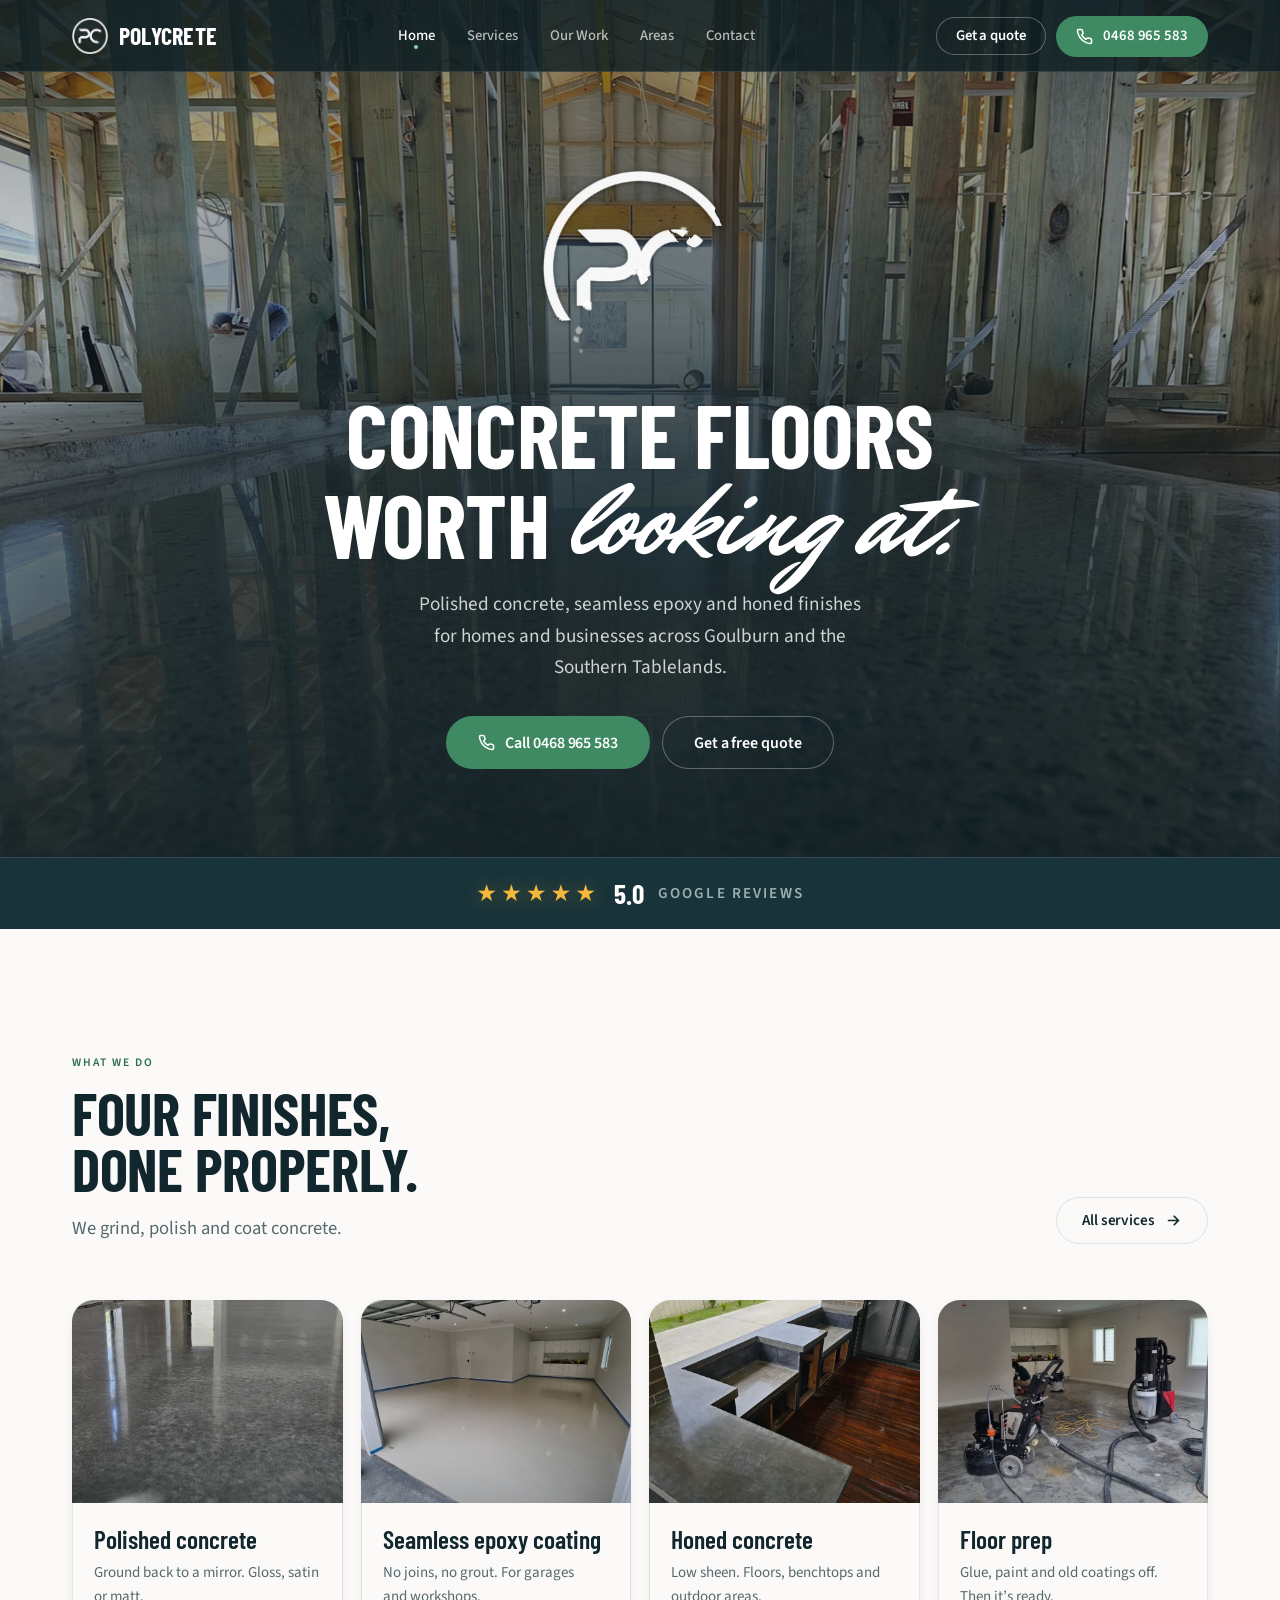
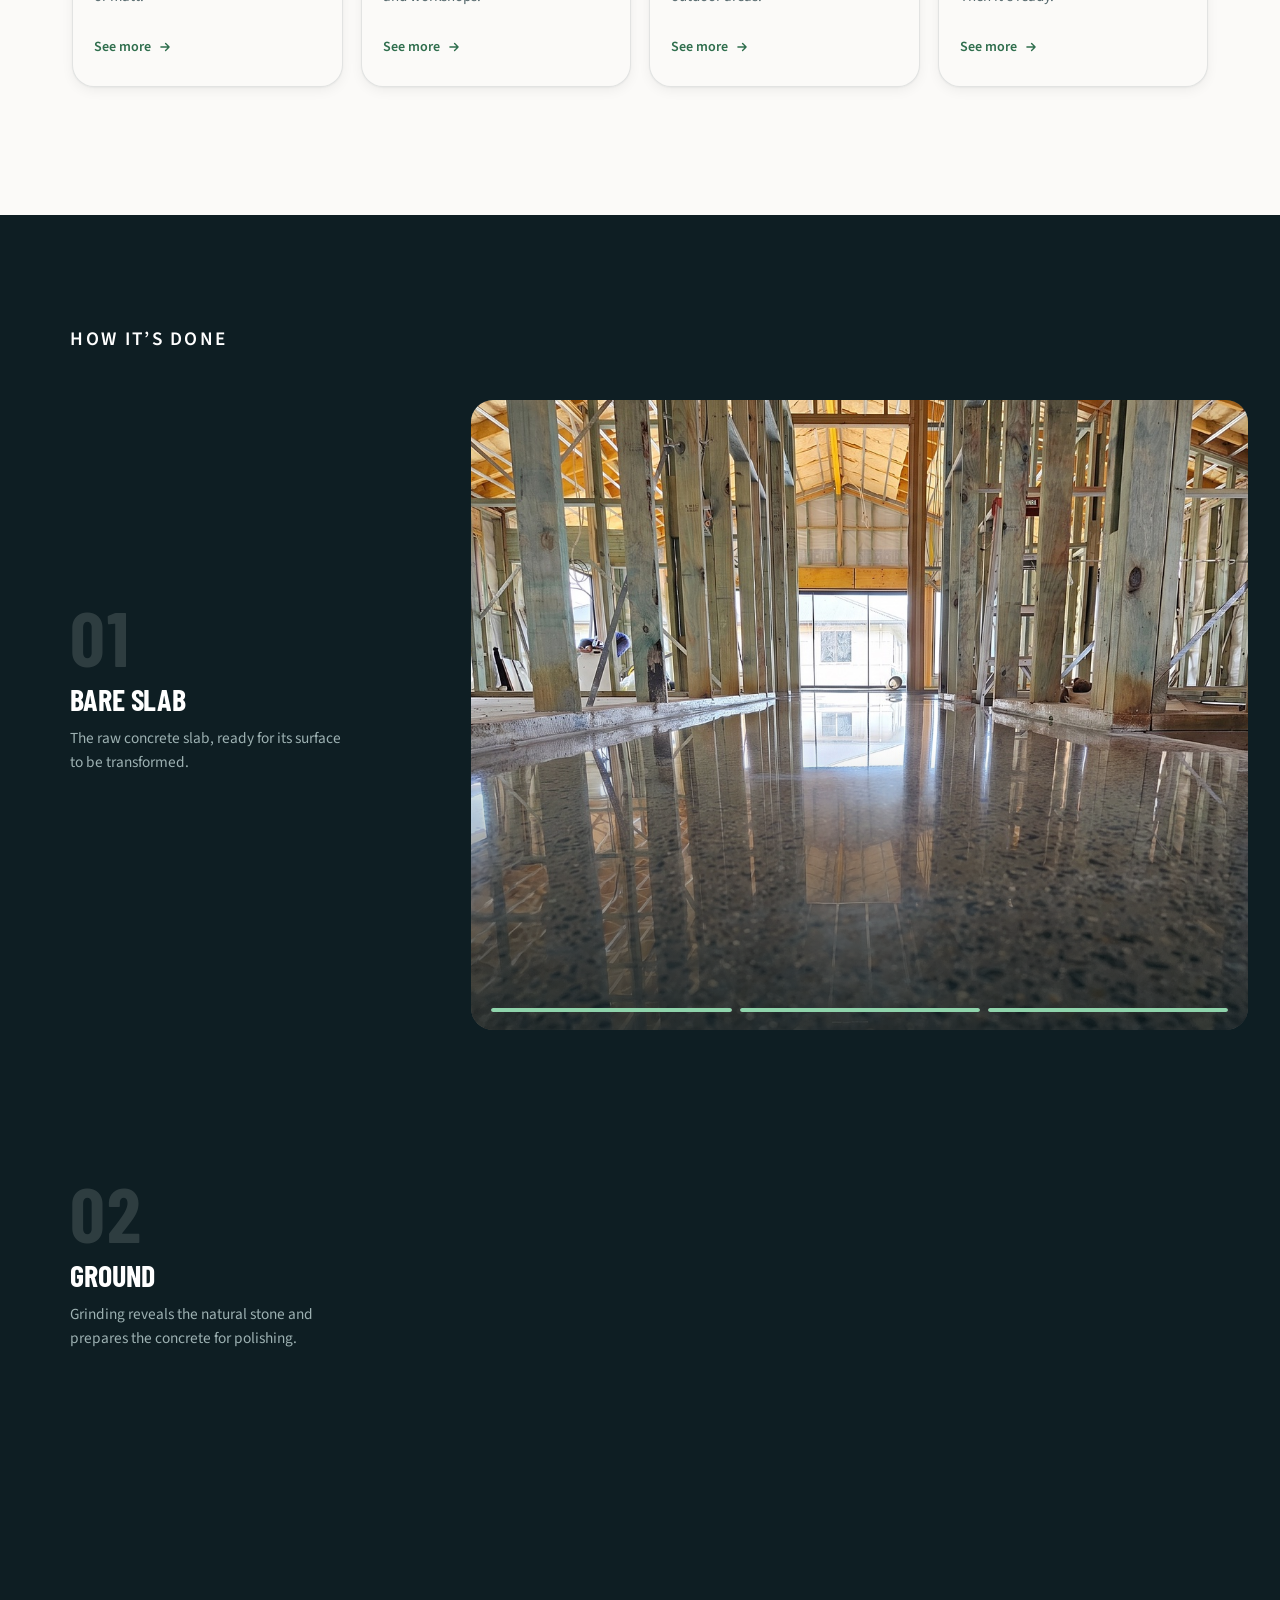
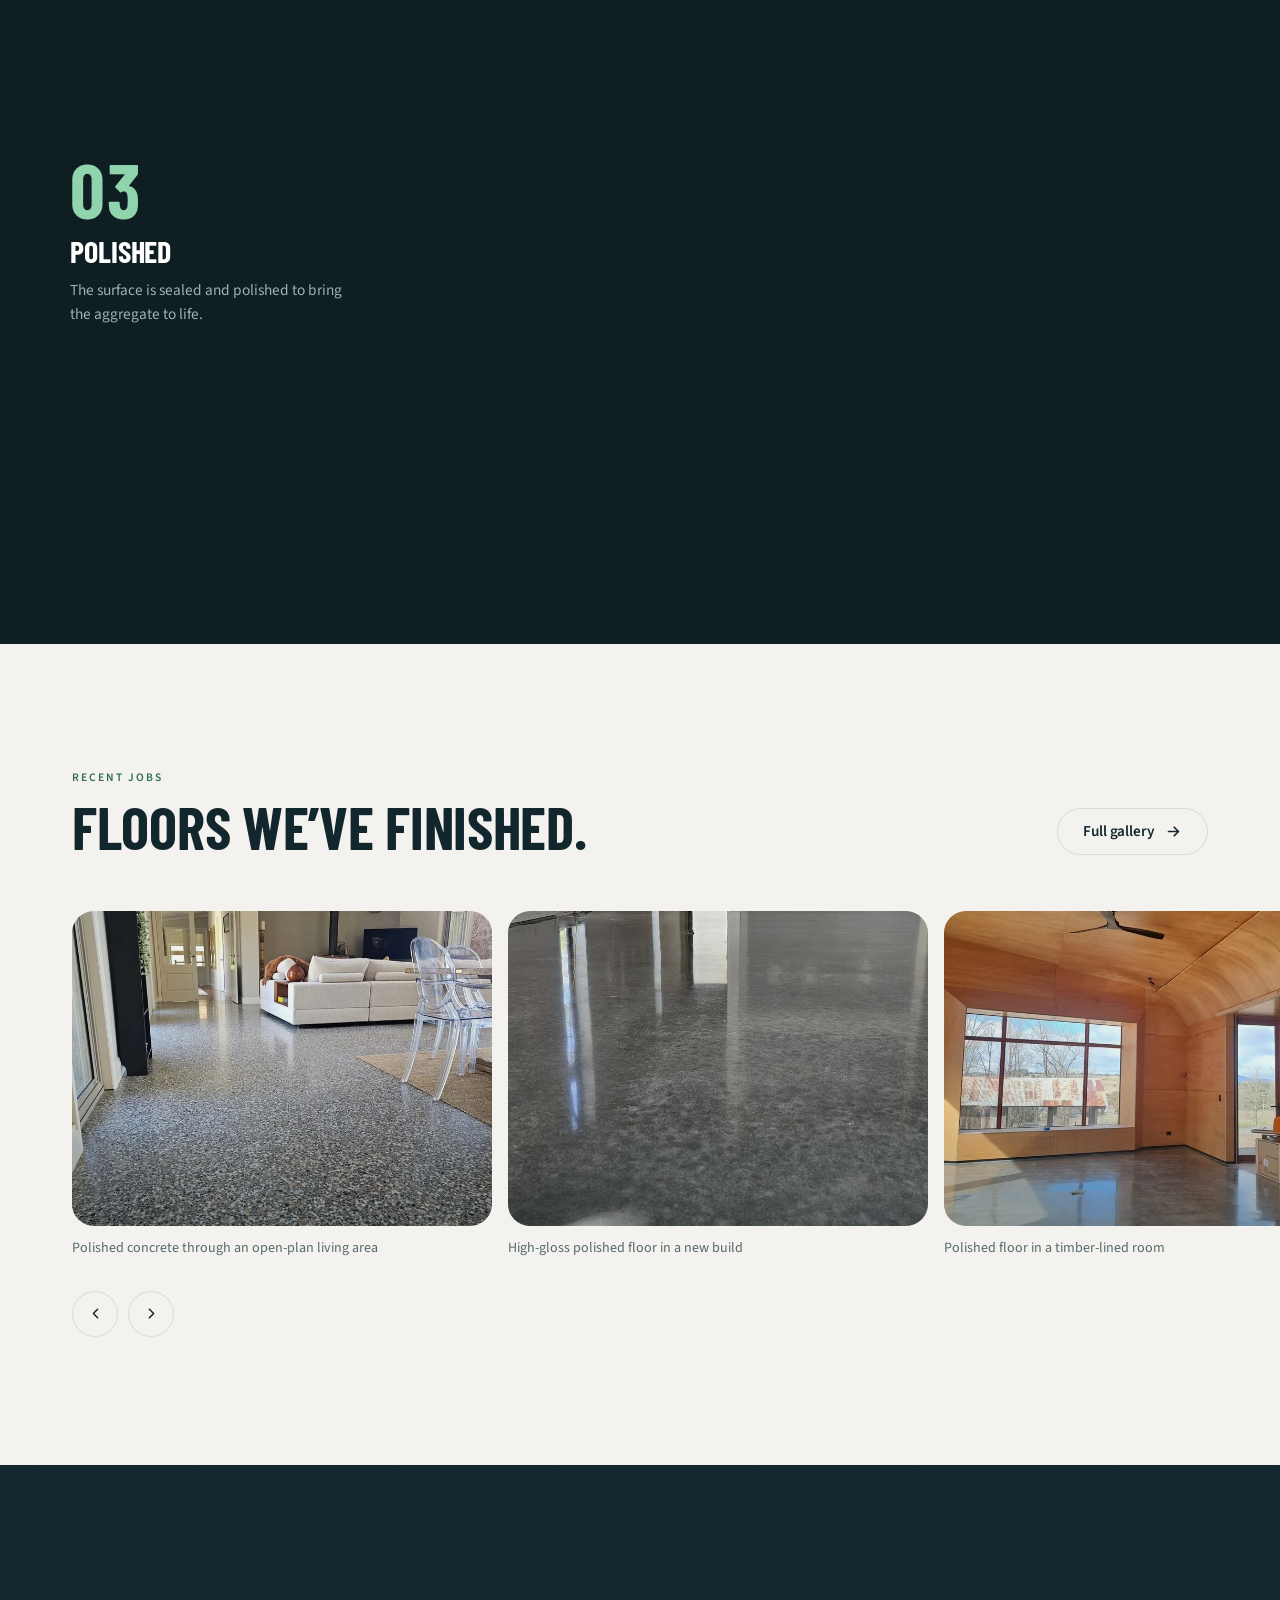
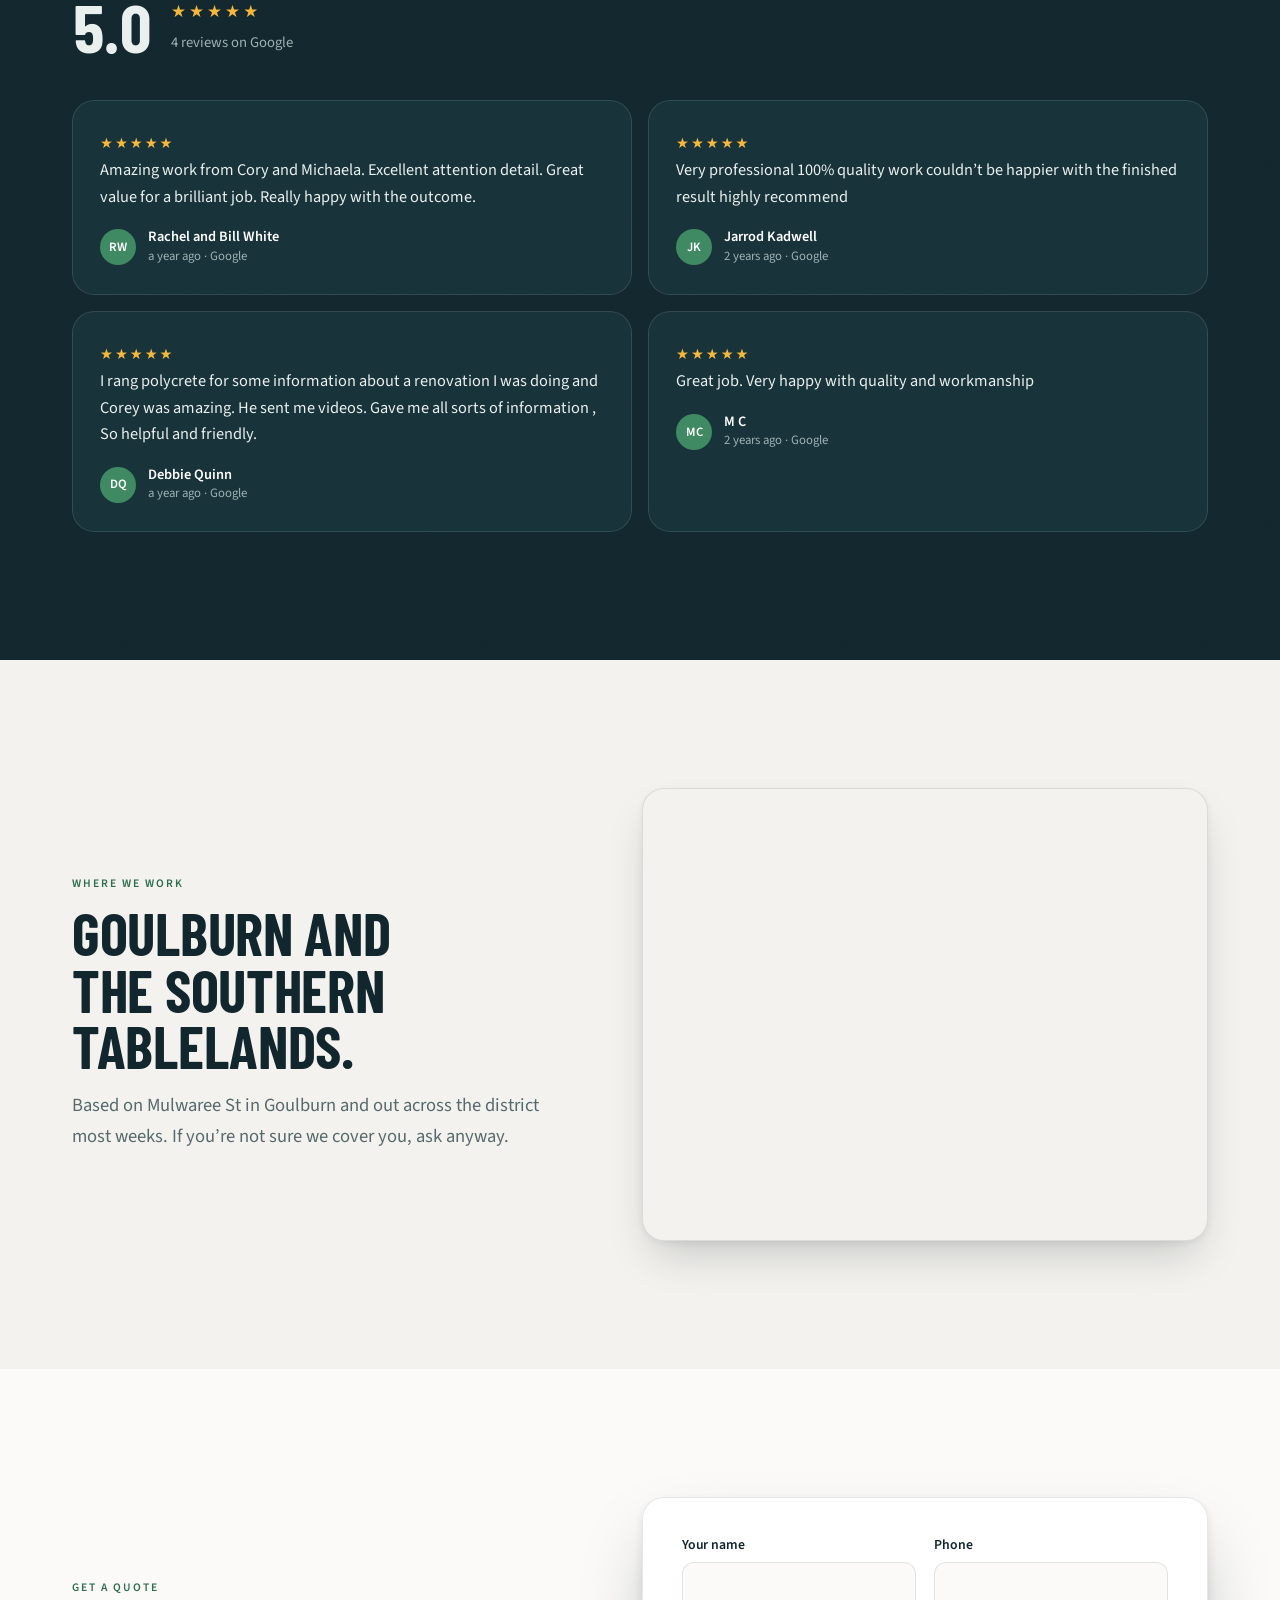
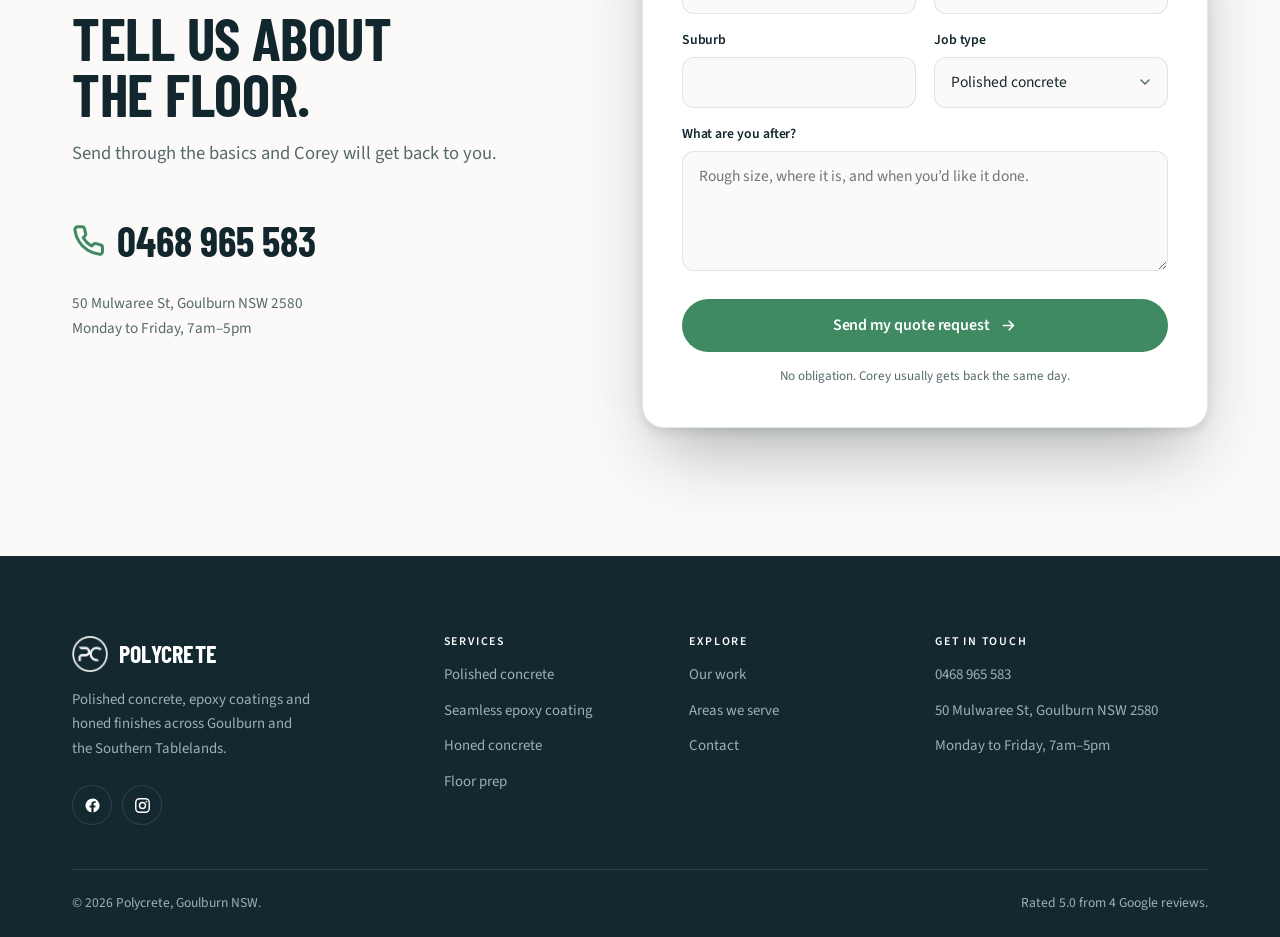
==== index.html @ b122a0b9 "Smoother page-to-page text entrance; complete hero logo on mobile - Hold reveal and hero animations " ====
<!doctype html>
<html lang="en-AU" class="no-js">
<head>
<meta charset="utf-8">
<meta name="viewport" content="width=device-width, initial-scale=1, viewport-fit=cover">
<title>Polycrete | Polished Concrete &amp; Epoxy Floors, Goulburn NSW</title>
<meta name="description" content="Polished concrete, seamless epoxy coating, honed concrete and floor prep across Goulburn and the Southern Tablelands. Rated 5.0 on Google. Call 0468 965 583.">
<meta name="theme-color" content="#12272D">
<meta property="og:title" content="Polycrete | Polished Concrete &amp; Epoxy Floors, Goulburn NSW">
<meta property="og:description" content="Polished concrete, seamless epoxy coating, honed concrete and floor prep across Goulburn and the Southern Tablelands. Rated 5.0 on Google. Call 0468 965 583.">
<meta property="og:type" content="website">
<meta property="og:image" content="assets/img/hero-polished-build.webp">
<link rel="icon" href="assets/img/logo-dark.png">
<link rel="preload" href="assets/fonts/barlow-condensed-latin-700-normal.woff2" as="font" type="font/woff2" crossorigin>
<link rel="preload" href="assets/fonts/source-sans-3-latin-400-normal.woff2" as="font" type="font/woff2" crossorigin>
<link rel="preload" href="assets/fonts/mr-dafoe-latin-400-normal.woff2" as="font" type="font/woff2" crossorigin>
<link rel="stylesheet" href="assets/css/site.css?v=sticky-process-v11">
<script>document.documentElement.className='js'</script>
<script>addEventListener('pagereveal',function(e){var t=e.viewTransition;if(!t)return;var d=document.documentElement;d.classList.add('vt-wait');window.__vtDone=t.finished.then(function(){},function(){}).then(function(){d.classList.remove('vt-wait')})})</script>
<script type="application/ld+json">
{"@context":"https://schema.org","@type":"LocalBusiness","name":"Polycrete",
"description":"Polished concrete, seamless epoxy coating, honed concrete and floor prep in Goulburn and the Southern Tablelands.",
"telephone":"+61468965583",
"address":{"@type":"PostalAddress","streetAddress":"50 Mulwaree St","addressLocality":"Goulburn","addressRegion":"NSW","postalCode":"2580","addressCountry":"AU"},
"geo":{"@type":"GeoCoordinates","latitude":-34.7501657,"longitude":149.7295498},
"openingHoursSpecification":[{"@type":"OpeningHoursSpecification","dayOfWeek":["Monday","Tuesday","Wednesday","Thursday","Friday"],"opens":"07:00","closes":"17:00"}],
"aggregateRating":{"@type":"AggregateRating","ratingValue":"5.0","reviewCount":"4"},
"sameAs":["https://www.facebook.com/people/Polycrete/100090141532431/","https://www.instagram.com/polycrete_/"]}
</script>
</head>
<body>
<a class="skip" href="#main">Skip to content</a>
<header class="hdr">
  <div class="hdr-in">
    <a class="brand" href="index.html" aria-label="Polycrete home">
      <img src="assets/img/logo-light.png" alt="" width="36" height="36">
      <span>Polycrete</span>
    </a>
    <nav class="nav" aria-label="Main"><a href="index.html" class="on" aria-current="page">Home</a><a href="services.html">Services</a><a href="work.html">Our Work</a><a href="areas.html">Areas</a><a href="contact.html">Contact</a></nav>
    <div class="hdr-cta">
      <a class="btn btn-ghost" href="contact.html#quote" data-quote>Get a quote</a>
      <a class="btn btn-primary" href="tel:+61468965583"><svg viewBox="0 0 24 24" fill="none" stroke="currentColor" stroke-width="2.2" stroke-linecap="round" stroke-linejoin="round" aria-hidden="true"><path d="M22 16.9v3a2 2 0 0 1-2.2 2 19.8 19.8 0 0 1-8.6-3.1 19.5 19.5 0 0 1-6-6A19.8 19.8 0 0 1 2.1 4.2 2 2 0 0 1 4.1 2h3a2 2 0 0 1 2 1.7c.1 1 .4 1.9.7 2.8a2 2 0 0 1-.5 2.1L8.1 9.9a16 16 0 0 0 6 6l1.3-1.2a2 2 0 0 1 2.1-.5c.9.3 1.8.6 2.8.7a2 2 0 0 1 1.7 2z"/></svg><span>0468 965 583</span></a>
      <button class="burger" type="button" aria-label="Menu" aria-expanded="false"><i></i><i></i><i></i></button>
    </div>
  </div>
</header>
<div class="mnav"><a href="index.html">Home</a><a href="services.html">Services</a><a href="work.html">Our Work</a><a href="areas.html">Areas</a><a href="contact.html">Contact</a><a class="btn btn-primary" href="contact.html#quote" data-quote>Get a free quote</a></div>
<main id="main">
<section class="hero">
  <div class="hero-media"><img src="assets/img/hero-polished-build.webp" alt="A mirror-finish polished concrete floor running the length of a new build, reflecting the timber frame" width="1920" height="1080" fetchpriority="high"></div>
  <div class="hero-shade" aria-hidden="true"></div>
  <div class="grain" aria-hidden="true"></div>
  <div class="hero-in hero-anim">
    <div class="hero-logo" id="chiselLogo" role="img" aria-label="Polycrete">
  <svg viewBox="0 0 477 486" aria-hidden="true">
    <defs>
      <filter id="clCoarse" x="-20%" y="-20%" width="140%" height="140%">
        <feTurbulence type="fractalNoise" baseFrequency="0.035" numOctaves="3" seed="4" result="t"/>
        <feDisplacementMap in="SourceGraphic" in2="t" scale="7" xChannelSelector="R" yChannelSelector="G"/>
        <feGaussianBlur stdDeviation="1.1"/>
      </filter>
      <filter id="clShadow" x="-35%" y="-35%" width="170%" height="170%">
        <feDropShadow dx="0" dy="2" stdDeviation="7" flood-color="#06100f" flood-opacity="0.55"/>
      </filter>
      <g id="clSample" style="visibility:hidden"><g id="clLogo"><path d="M 222,35 c -23.2,1.8 -48.5,8.3 -68.6,17.7 c -4,1.8 -7.6,3.3 -8.2,3.3 c -0.6,0 -1.2,0.3 -1.4,0.7 c -0.1,0.5 -2.5,1.9 -5.3,3.3 c -4.8,2.5 -16.9,9.5 -19,11.1 c -0.5,0.5 -5.7,4.5 -11.5,9 c -14.1,11 -27.4,24.5 -41,41.6 c -10.5,13.1 -29.5,50.2 -31.5,61.3 c 0,0.3 -0.8,2.7 -1.7,5.5 c -2.2,6.3 -5.2,19.7 -7,30 c -1.4,8.6 -1.8,50.5 -0.6,58.5 c 3.2,19.9 5.6,29.7 11,45 c 3.5,9.9 10.1,24.5 14.9,33 c 2.1,3.9 7.3,12.4 8.1,13.5 c 0.5,0.5 3.2,4.4 6.1,8.5 c 7,9.9 8.5,11.7 20.2,23.6 c 11.3,11.4 22.7,21 33,27.8 c 3.9,2.5 7.5,5 8.2,5.5 c 1.3,1.2 23.1,12.2 28.3,14.4 c 8.3,3.5 11.9,4.8 18.5,6.7 c 3.9,1.1 9,2.7 11.5,3.5 c 2.5,0.7 6.3,1.7 8.5,2.1 c 2.2,0.4 4.5,0.8 5,1 c 9.2,2.6 41.3,4.4 58.5,3.2 c 26.6,-1.9 56.2,-10.2 80.1,-22.6 c 10.5,-5.5 19.1,-10.3 19.9,-11.2 c 0.3,-0.3 3.7,-2.6 7.5,-5.2 c 3.9,-2.6 9.3,-6.6 12,-9 c 6.6,-5.6 26.2,-25.3 30.2,-30.3 c 1.8,-2.2 4.3,-5.4 5.6,-7 c 7.5,-9.4 19.7,-30.7 25.6,-44.5 c 7.4,-17.3 14,-41.2 16.1,-58.5 c 1.8,-14.1 1.6,-41.6 -0.4,-55.5 c -5.9,-42.2 -23.9,-81.5 -51.8,-113.2 c -29.2,-33.3 -66.2,-55.9 -110.3,-67.3 c -19.6,-5.1 -47.9,-7.3 -70.5,-5.5 z m 34.7,2.1 c 2.9,-0.1 7.1,0.3 9.5,0.9 c 2.4,0.6 5.4,1.2 6.8,1.4 c 1.4,0.2 4.7,0.8 7.3,1.5 c 2.7,0.6 7,1.4 9.5,1.6 c 6,0.7 13,3 11.1,3.8 c -0.8,0.3 0,0.5 1.6,0.5 c 2.9,-0.1 15,3.6 20.8,6.3 c 2.6,1.2 2.7,1.4 1,2.1 c -1.2,0.6 -0.8,0.7 1.4,0.4 c 2.5,-0.4 3.9,0.1 6.2,2 c 1.7,1.4 3.5,2.3 4,2 c 0.5,-0.3 2.4,0.2 4.2,1.1 c 1.8,0.9 2.8,1.8 2.2,2 c -0.7,0.3 -2.3,-0.3 -3.7,-1.3 c -1.4,-0.9 -2.6,-1.2 -2.6,-0.7 c 0,1.5 5,3.4 7.1,2.8 c 1.1,-0.4 1.9,-0.3 1.9,0.2 c 0,0.4 1.3,1.4 2.8,2.1 c 1.6,0.7 3.4,2.3 4,3.7 c 0.6,1.4 1.6,2.5 2.2,2.5 c 0.7,0 0.4,-0.7 -0.4,-1.6 c -3.8,-3.7 -0.5,-2.4 5.6,2.3 c 6.9,5.3 9.3,6.8 10.1,6.5 c 0.5,-0.1 0.6,0.1 0.3,0.6 c -0.3,0.5 0.6,1.4 1.9,2 c 1.4,0.7 2.5,1.9 2.5,2.8 c 0,1 0.5,1.4 1.5,1 c 1.1,-0.4 1.4,0 1.2,1.7 c -0.2,1.2 -0.2,1.6 0,0.9 c 0.6,-1.7 1.3,-1.5 3.5,1 c 1,1.2 1.6,2.8 1.4,3.5 c -0.3,0.7 -0.1,1.5 0.4,1.8 c 0.6,0.4 1,-0.4 1,-1.6 c 0,-2.2 0.2,-2.1 3.5,1.1 c 1.9,1.9 3.7,4.2 4.1,5.2 c 0.3,1 1,1.5 1.6,1.2 c 0.7,-0.5 0.9,-0.1 0.5,0.9 c -0.4,1.1 -0.2,1.4 0.8,1 c 0.9,-0.3 1.8,0.2 2.1,1.2 c 0.4,0.9 2.9,3.9 5.5,6.5 c 2.7,2.7 4.9,5.6 4.9,6.3 c 0,0.8 0.7,1.8 1.6,2.1 c 0.9,0.3 1.4,1.3 1.1,2.1 c -0.4,0.9 -0.1,1.2 0.8,0.9 c 1.7,-0.7 7.9,8.2 7.1,10.3 c -0.4,1.1 -0.2,1.4 0.9,0.9 c 1.6,-0.6 3.9,2.6 2.7,3.8 c -0.4,0.4 0.1,1.2 1.1,1.7 c 0.9,0.6 1.7,1.7 1.7,2.5 c 0,0.8 0.4,1.3 0.9,1 c 1.3,-0.8 3.2,4.2 2.5,6.8 c -0.3,1.3 -0.1,2.7 0.4,3 c 0.6,0.4 0.8,-0.2 0.5,-1.4 c -1,-3.7 1.2,-1.9 3.4,2.8 c 1.3,2.7 2,5.8 1.7,7.2 c -0.3,1.9 -0.2,2 0.4,0.7 c 0.8,-1.9 0.6,-2.3 5.8,9.8 c 0.9,2.2 1.6,5 1.5,6.3 c 0,1.3 0.3,2.1 0.8,1.8 c 0.8,-0.6 2.6,4 2.3,5.7 c -0.1,0.4 0.3,1.7 0.9,2.9 c 1.5,2.8 4.9,17.2 5,21.1 c 0,2.7 0.2,2.9 0.9,1.2 c 0.6,-1.4 0.7,-0.7 0.3,2.1 c -0.3,2.4 -0.1,4.4 0.5,4.8 c 0.6,0.4 0.9,3.7 0.7,8.4 c -0.3,6 -0.2,6.7 0.4,3.2 c 0.8,-4.2 0.8,-4.1 0.9,2.8 c 0.1,4.7 -0.2,7.1 -0.8,6.7 c -0.5,-0.3 -1,0 -1,0.9 c 0,0.8 0.5,1.6 1.2,1.8 c 0.9,0.3 0.9,2.6 0,9.8 c -0.6,5.2 -0.9,9.6 -0.7,9.9 c 0.3,0.2 0.5,-0.5 0.5,-1.7 c 0,-1.2 0.5,-2.2 1.1,-2.2 c 0.8,0 0.9,1.4 0.5,4.3 c -0.4,2.4 -0.7,6.9 -0.7,10 c -0.1,3.1 -0.6,5.7 -1.1,5.7 c -0.6,0 -0.8,1.4 -0.3,3.7 c 0.6,3.3 0.5,3.5 -0.9,2.4 c -1.4,-1.2 -1.6,-1 -1.6,1.3 c 0,1.6 0.4,2.5 1,2.1 c 1.4,-0.9 1.3,-0.1 -2.1,13.1 c -1.7,6.5 -3.2,12.6 -3.4,13.5 c -0.7,3.4 -2.3,8.5 -3.9,12 c -0.8,2 -1.2,4 -0.8,4.4 c 0.4,0.5 0.1,0.5 -0.5,0.1 c -0.9,-0.5 -1.3,0.1 -1.3,1.8 c 0,2.7 -1.5,3.6 -2.3,1.3 c -0.2,-0.6 -0.2,-0.1 0,1.2 c 0.6,3.2 -1.7,8.7 -2.8,6.9 c -0.6,-0.8 -0.9,0.2 -0.9,2.7 c 0,3 -0.3,3.6 -1,2.5 c -0.9,-1.4 -1.5,-0.7 -1.1,1.4 c 0.4,1.8 -2.2,5.6 -3.8,5.7 c -1,0 -1.2,0.2 -0.4,0.6 c 0.9,0.3 0.7,1.6 -0.8,4.6 c -2.7,5.3 -2.8,5.4 -4,3.7 c -0.7,-1.1 -0.8,-0.8 -0.4,1 c 0.6,2.7 -2.5,7.6 -4,6.2 c -0.5,-0.4 -0.5,-0.2 -0.1,0.5 c 0.3,0.6 -0.5,2.3 -1.9,3.7 c -1.4,1.5 -2.3,3.1 -2,3.6 c 0.8,1.3 -0.1,1.3 -2.8,-0.1 c -2.1,-1 -2.1,-0.9 -0.3,0.5 c 1.7,1.3 1.7,1.8 0.5,3.3 c -0.8,1 -2.2,2.4 -3.1,3.1 c -1,0.7 -1.8,2 -1.8,2.8 c 0,0.8 -0.5,1.4 -1.1,1.4 c -0.6,0 -0.8,-0.7 -0.5,-1.7 c 0.4,-1 0.3,-1.4 -0.1,-0.9 c -0.4,0.4 -0.8,1.6 -0.8,2.6 c 0,2.3 -11.3,14.2 -12.7,13.4 c -0.6,-0.4 -0.8,-0.2 -0.4,0.4 c 0.7,1.2 -3.9,6.2 -10.4,11.2 c -2.5,1.9 -5.4,4.3 -6.5,5.3 c -1,0.9 -2.5,1.5 -3.2,1.3 c -0.7,-0.3 -1.2,-0.2 -1.2,0.2 c 0.3,1.9 -0.3,2.9 -3.1,4.5 c -1.7,1 -3.4,1.5 -4,1.2 c -0.6,-0.4 -0.7,0.1 -0.3,1.1 c 0.4,1.1 0.2,1.5 -0.4,1.1 c -0.6,-0.4 -2.2,0.2 -3.6,1.3 c -1.4,1.1 -3,2 -3.5,2 c -0.5,0 -1.2,0.6 -1.5,1.4 c -0.8,1.9 -11.3,6.9 -12.8,6 c -0.7,-0.4 -0.9,-0.3 -0.6,0.3 c 1,1.5 -0.6,2.5 -11.7,7.2 c -7.2,3.1 -10.7,4 -13,3.7 c -2.2,-0.4 -2.5,-0.3 -1.1,0.2 c 1.6,0.8 1.3,1.1 -2.5,2.5 c -9.8,3.6 -13.9,4.7 -15.7,4.1 c -1.5,-0.5 -1.6,-0.4 -0.3,0.6 c 1.2,0.9 0.7,1.1 -2.5,0.6 c -2.3,-0.3 -3.4,-0.2 -2.6,0.3 c 0.9,0.6 -0.3,1.1 -3.5,1.6 c -2.7,0.4 -6,1 -7.4,1.3 c -1.4,0.3 -5,0.5 -8,0.6 c -3,0.1 -5.8,0.5 -6.1,0.9 c -0.8,1 -31.8,1.4 -44.9,0.5 c -13,-0.9 -30,-4.3 -25.5,-5.1 c 1.9,-0.3 1.3,-0.4 -1.5,-0.3 c -2.5,0.1 -6.7,-0.6 -9.5,-1.6 c -2.7,-1 -5.9,-1.8 -7,-1.9 c -1.1,0 -3.8,-0.9 -6,-2 c -2.3,-1.1 -3,-1.7 -1.5,-1.3 c 1.9,0.4 2.1,0.3 1,-0.5 c -0.8,-0.6 -2.5,-0.8 -3.8,-0.4 c -1.3,0.3 -3,-0.1 -4,-1 c -0.9,-0.8 -3.2,-1.8 -5.1,-2.2 c -4.7,-1 -9.7,-4.1 -7.9,-4.9 c 0.7,-0.3 0.3,-0.4 -1,-0.2 c -2.4,0.5 -19.2,-8.8 -19.2,-10.5 c 0,-0.5 -0.6,-0.6 -1.2,-0.4 c -0.7,0.2 -2.2,-0.2 -3.3,-1.1 c -2,-1.5 -2,-1.6 -0.1,-2.9 c 1.7,-1.3 1.5,-1.4 -1.8,-0.8 c -2.4,0.4 -3.6,0.2 -3.6,-0.6 c 0,-0.7 -0.5,-0.9 -1,-0.6 c -0.6,0.3 -1.3,-0.1 -1.6,-0.9 c -0.3,-0.9 -1.2,-1.6 -1.9,-1.6 c -0.6,0 -2,-1 -3.1,-2.2 c -1.8,-2 -1.8,-2.1 -0.1,-1.5 c 1.1,0.4 1.6,0.3 1.2,-0.4 c -0.4,-0.6 -1.3,-0.8 -2.1,-0.5 c -1.5,0.6 -3.2,-0.7 -13.2,-9.9 c -11,-10 -16.7,-16.6 -16.7,-19.3 c 0,-1.4 -0.7,-2.7 -1.5,-3 c -1.3,-0.5 -1.3,-0.3 -0.1,1.2 c 0.8,0.9 1.1,1.9 0.7,2.3 c -0.3,0.3 -0.7,0.4 -0.9,0.2 c -0.2,-0.2 -1.8,-2.3 -3.6,-4.6 c -1.8,-2.4 -3,-4.7 -2.6,-5.3 c 0.4,-0.6 0.1,-0.9 -0.7,-0.8 c -0.7,0.2 -1.2,-0.3 -1,-1 c 0.1,-0.8 -0.2,-1.1 -0.7,-0.7 c -1.4,0.8 -3.4,-3.3 -2.8,-5.6 c 0.3,-1 0.1,-1.9 -0.4,-1.9 c -0.5,0 -0.9,0.5 -0.9,1.1 c 0,0.8 -0.5,0.8 -1.5,-0.1 c -0.8,-0.7 -1.5,-1.7 -1.5,-2.2 c 0,-0.5 -2,-4.1 -4.5,-8 c -2.6,-4 -4.4,-7.7 -4.1,-8.6 c 0.3,-1 0.1,-2.4 -0.5,-3.2 c -0.8,-1.2 -0.9,-1 -0.4,0.7 c 0.3,1.3 0.4,2.3 0.1,2.3 c -1,0 -5.4,-9.9 -6.1,-13.8 c -0.6,-3.6 -3.4,-9.7 -3.5,-7.7 c -0.1,2.5 -5.5,-11.6 -6.6,-17.5 c -0.2,-0.8 -1,-4 -1.8,-7 c -0.9,-3 -1.6,-6.4 -1.6,-7.5 c 0,-1.2 -0.4,-2.5 -1,-3.1 c -0.5,-0.5 -1.2,-4.3 -1.6,-8.4 c -0.3,-4.1 -1,-8.2 -1.5,-9.1 c -0.4,-0.9 -0.8,-2.4 -0.8,-3.5 c 0,-1 -0.3,-8.2 -0.7,-15.9 c -0.5,-11.3 -0.3,-15.3 1,-20.4 c 1.7,-6.6 2,-10.4 0.5,-6.1 c -0.6,1.9 -0.7,1.6 -0.3,-1.5 c 0.3,-2.2 0.7,-5.8 0.8,-8 c 0.5,-8.2 0.5,-8.1 1.7,-6.5 c 0.8,1.1 0.9,0.8 0.4,-1.5 c -0.3,-1.8 0.5,-7 2.1,-13 c 1.4,-5.5 2.8,-11 3.1,-12.3 c 0.3,-1.2 1.2,-2.2 1.9,-2.2 c 0.8,0 1.4,-0.8 1.4,-1.8 c 0,-1.5 -0.2,-1.5 -1.1,-0.2 c -0.8,1.2 -0.9,1.1 -0.5,-0.5 c 0.3,-1.1 0.8,-3.2 1.2,-4.7 c 0.3,-1.6 1,-2.6 1.4,-2.3 c 0.4,0.3 1.1,-1.2 1.5,-3.2 c 0.4,-2 1.3,-4.6 2.1,-5.7 c 0.8,-1.1 1.4,-3 1.4,-4.1 c 0,-1.2 0.9,-3.1 2,-4.3 c 1.1,-1.2 2,-2.4 2,-2.8 c 0,-0.4 1.4,-3.5 3.2,-7.1 c 2.2,-4.5 3.4,-6 4,-5.1 c 0.6,0.9 0.8,0.7 0.6,-0.7 c -0.3,-2.8 3.2,-9.2 4.2,-7.6 c 0.5,0.9 0.9,0.8 1.3,-0.4 c 0.4,-0.9 0.3,-1.3 -0.3,-1 c -2,1.2 -0.9,-0.8 3,-5.7 c 2.2,-2.8 4.1,-5.6 4.1,-6.2 c 0.1,-0.6 0.5,0.2 0.9,1.9 c 0.9,3 0.9,3 0.7,-0.6 c -0.1,-2.9 0.7,-4.5 4,-8.3 c 2.2,-2.5 4.5,-4.6 5.1,-4.6 c 0.5,0 1.2,-0.9 1.5,-2 c 0.3,-1.1 1.7,-2.4 3.1,-3 c 1.8,-0.7 2.4,-1.4 1.9,-2.6 c -0.4,-1.2 -0.3,-1.5 0.5,-1 c 0.7,0.4 1.2,0.2 1.2,-0.3 c 0,-1.8 6.4,-7.8 7.8,-7.3 c 0.7,0.2 1.1,-0.2 1,-0.9 c -0.2,-0.6 1.3,-2.3 3.2,-3.6 c 1.9,-1.4 3.4,-2.9 3.2,-3.4 c -0.1,-0.6 0.4,-0.9 1.1,-0.7 c 0.7,0.2 1.4,-0.2 1.5,-0.7 c 0.2,-0.6 1.3,-2 2.4,-3.2 c 1.5,-1.6 2.8,-2.1 4.7,-1.7 c 1.7,0.4 2.2,0.3 1.3,-0.4 c -1.1,-0.7 -1.1,-1.1 0,-2 c 0.7,-0.5 1.9,-1.2 2.7,-1.4 c 0.7,-0.2 2.5,-1.4 4,-2.6 c 1.4,-1.3 3.5,-2.8 4.6,-3.4 c 1.9,-0.9 1.9,-0.9 0.1,0.6 c -1.8,1.4 -1.8,1.5 0.2,1.3 c 1.1,0 1.9,-0.5 1.6,-0.9 c -0.6,-1 3.3,-4.8 5,-4.8 c 0.8,0 1.7,-0.7 2,-1.6 c 0.4,-1.1 1.3,-1.4 3,-1 c 2.8,0.7 5.6,-0.1 5.6,-1.6 c 0,-0.6 -0.6,-0.5 -1.5,0.2 c -0.8,0.6 -2,1 -2.7,0.8 c -1.5,-0.5 4.3,-3.8 6.7,-3.8 c 0.8,0 1.5,-0.4 1.5,-0.9 c 0,-1 3.8,-2.4 5.8,-2.2 c 0.6,0.1 1.2,-0.2 1.2,-0.8 c 0,-0.5 1.9,-1.2 4.1,-1.6 c 2.5,-0.4 3.7,-1 2.9,-1.5 c -0.7,-0.4 0.3,-1 2.6,-1.5 c 2.1,-0.3 5,-1.3 6.5,-2 c 1.4,-0.8 4.2,-1.2 6.2,-1 c 2.1,0.1 3.7,-0.1 3.7,-0.6 c 0,-0.5 -0.6,-0.9 -1.2,-1 c -0.7,0 -0.4,-0.4 0.7,-0.9 c 2.8,-1.2 3.2,-1.2 4.9,0.6 c 1.6,1.6 1.7,1.5 6,-2.3 c 0.7,-0.6 4.1,-1.5 7.4,-1.9 c 3.4,-0.3 5.9,-1 5.7,-1.5 c -0.3,-0.4 9.1,-0.6 20.9,-0.4 c 11.7,0.2 22.7,0 24.2,-0.5 c 2.5,-0.9 2.4,-0.9 -1,-0.4 c -2.2,0.3 -10.3,0.2 -18,-0.3 l -14.1,-0.8 l 8,-0.6 c 4.4,-0.4 12.3,-0.4 17.5,-0.2 c 5.2,0.2 11.8,0.4 14.7,0.4 z m -41.4,1.6 c -0.7,0.2 -1.9,0.2 -2.5,0 c -0.7,-0.3 -0.2,-0.5 1.2,-0.5 c 1.4,0 1.9,0.2 1.3,0.5 z m -25.7,4.8 c -2.3,1.7 -3.6,1.9 -3.6,0.6 c 0,-0.5 1,-1.2 2.3,-1.4 c 1.2,-0.2 2.4,-0.5 2.7,-0.5 c 0.3,-0.1 -0.4,0.5 -1.4,1.3 z m -145.3,288.5 c 0.3,1.1 0.1,1.8 -0.4,1.4 c -0.5,-0.3 -0.9,-1.2 -0.9,-2 c 0,-2 0.7,-1.7 1.3,0.6 z"/><path d="M 236,52 c 3.6,0.6 2.8,0.8 -4.5,0.8 c -8.7,0 -18.9,1.2 -26.9,3.1 c -2.2,0.6 -4.3,0.8 -4.7,0.5 c -0.4,-0.2 -1,0 -1.4,0.6 c -0.3,0.5 -2,0.7 -3.8,0.4 c -2.4,-0.4 -2.8,-0.3 -1.7,0.5 c 1.2,0.9 1,1.1 -1.2,1.3 c -1.6,0.1 -4,0.2 -5.5,0.4 c -1.6,0.1 -5.1,1.3 -8,2.8 c -2.8,1.4 -5.7,2.4 -6.5,2.1 c -0.8,-0.3 -2.7,0.6 -4.2,2 c -1.5,1.4 -3.5,2.5 -4.4,2.5 c -1,0 -3.4,0.9 -5.3,1.9 c -2,1.1 -4.7,1.8 -6,1.5 c -2.1,-0.4 -2.2,-0.3 -0.4,0.5 l 2,0.9 l -2,0.7 c -5.3,2.1 -10.4,4.6 -11,5.5 c -0.4,0.6 -1.6,0.8 -2.8,0.5 c -1.4,-0.4 -1.7,-0.3 -1,0.2 c 0.9,0.7 -0.1,1.9 -3.5,4.2 l -4.7,3.3 l 3.5,-3.8 l 3.5,-3.7 l -3.4,2.3 c -1.8,1.3 -3.6,3.1 -3.8,4.1 c -0.4,1.2 -1.4,1.6 -4.2,1.5 c -3.3,-0.2 -3.7,0 -3.6,2.4 c 0,2.7 -3.8,6.6 -5.5,5.5 c -0.6,-0.3 -0.7,0 -0.4,0.9 c 0.3,0.9 0.2,1.6 -0.3,1.6 c -0.5,0 -4,2.9 -7.7,6.4 c -4.5,4.3 -7.3,6.3 -8.4,5.9 c -1.5,-0.4 -1.5,-0.3 -0.2,0.6 c 1.4,1 0.7,1.6 -1.5,1.1 c -0.5,-0.1 -0.7,0.2 -0.3,0.5 c 1,1 -1.1,4.7 -2.3,4 c -0.5,-0.4 -0.9,0 -0.9,0.8 c 0,0.8 -1,2.2 -2.2,3.3 c -1.9,1.7 -2.1,1.7 -1.5,0.2 c 0.3,-1 0.2,-2 -0.3,-2.3 c -0.5,-0.3 -0.7,0.8 -0.5,2.3 c 0.3,2.3 -0.6,3.9 -4,7.7 c -2.5,2.6 -4.7,5.6 -5,6.6 c -0.4,1.1 -1.2,1.6 -2.2,1.2 c -1.2,-0.5 -1.4,-0.1 -0.9,1.5 c 0.5,1.4 0.1,2.5 -1.1,3.4 c -1,0.7 -1.9,2 -2.1,2.8 c -0.2,0.8 -0.9,2.2 -1.6,3 c -0.7,0.8 -1.7,2.7 -2.4,4.2 c -0.8,2 -1.6,2.6 -2.9,2.2 c -1.4,-0.5 -1.5,-0.4 -0.4,0.4 c 1.2,0.8 1.2,1.5 0.1,4.1 c -0.7,1.7 -1.6,3.1 -2.1,3.1 c -0.5,0 -0.9,0.5 -0.9,1.1 c 0,0.7 -1.5,4.4 -3.4,8.3 c -1.9,3.9 -3.7,8.6 -4.1,10.4 c -0.4,1.9 -1.1,3 -1.8,2.5 c -0.6,-0.4 -0.8,0 -0.4,1 c 0.4,1.1 0.1,1.7 -0.8,1.7 c -1,0 -1.5,1 -1.5,2.7 c 0,2.3 0.2,2.5 1.1,1.3 c 0.9,-1.2 1,-1.2 0.5,0.3 c -0.3,1 -0.6,2.2 -0.6,2.5 c -0.1,0.4 -0.8,-0.4 -1.6,-1.8 c -1,-1.7 -1.3,-1.8 -0.9,-0.5 c 1.6,4.6 1.6,5.5 0.1,7.1 c -0.9,0.9 -1.4,2.4 -1.1,3.4 c 0.3,0.9 -0.2,4.4 -1,7.6 c -1.8,6.6 -2.1,8.5 -3.1,19.9 c -0.4,4.5 -1.3,8.5 -2,9.3 c -0.8,0.7 -1.3,2.3 -1.3,3.5 c 0.2,2.2 0.2,2.2 0.6,-0.1 c 0.2,-1.2 0.8,-2.2 1.2,-2.2 c 0.4,0 0.7,7.2 0.7,15.9 c -0.1,8.8 0.3,15.4 0.7,14.8 c 0.5,-0.7 0.6,0.5 0.2,2.6 c -0.3,2.1 -0.2,5.2 0.4,7 c 2.4,7.6 4,15.1 3.5,15.9 c -0.3,0.5 0,1.5 0.6,2.3 c 0.7,0.8 1.2,3 1.2,5 c 0,1.9 0.3,3.3 0.8,3 c 0.4,-0.2 1.3,1.7 1.9,4.3 c 0.7,2.6 1.8,6 2.6,7.7 c 0.7,1.6 2.5,6 3.9,9.7 c 1.5,3.7 3.6,8.4 4.7,10.3 c 1.8,3 1.9,3.8 0.8,5.3 c -1.3,1.5 -1.2,1.6 0.3,0.4 c 1.5,-1.2 1.9,-0.9 3.3,2.3 c 0.8,2.1 1.5,4.2 1.5,4.7 c 0,0.5 0.5,0.6 1,0.3 c 1,-0.6 1.3,0.7 1.2,5.5 l -0.1,2.5 l 0.8,-2.5 l 0.7,-2.5 l 1.2,2.2 c 0.7,1.2 0.9,2.3 0.4,2.6 c -0.4,0.2 -0.2,0.2 0.5,0.1 c 1.7,-0.4 5.4,6 4.7,8.2 c -0.4,1.3 -0.3,1.5 0.3,0.6 c 0.7,-0.9 1.6,-0.3 3.6,2.5 c 1.5,2.1 2.7,3.3 2.7,2.8 c 0,-0.6 0.9,0.5 2,2.3 c 1.1,1.8 1.8,3.6 1.6,4 c -0.7,1.1 2.3,4.6 3.1,3.7 c 0.5,-0.4 0.2,-1 -0.4,-1.2 c -0.7,-0.3 -1.3,-0.9 -1.3,-1.5 c 0,-0.6 2.8,1.8 6.3,5.5 c 3.4,3.6 8.2,8.2 10.5,10.1 c 2.4,2 4,3.6 3.5,3.6 c -0.4,0 0,0.5 1.1,1.1 c 1.5,0.9 1.6,1.3 0.5,2.1 c -1.1,0.8 -1,0.8 0.4,0.4 c 2.1,-0.7 6.7,2 6.3,3.7 c -0.1,0.7 -0.1,0.9 0.1,0.4 c 0.3,-0.4 0.9,-0.7 1.4,-0.7 c 0.6,0 0.8,0.4 0.5,0.8 c -0.3,0.5 0.7,1.5 2.2,2.3 c 1.5,0.8 4.7,2.8 7.2,4.5 c 2.5,1.7 5.4,3.4 6.5,3.9 l 2,0.7 l -2,0.9 c -1.7,0.8 -1.6,0.9 0.6,0.4 c 1.5,-0.2 3.4,0.2 4.5,1 c 1.9,1.5 1.9,1.5 -0.1,0.8 c -1.1,-0.3 -1.7,-0.3 -1.3,0.2 c 0.4,0.4 1.5,0.8 2.5,0.9 c 1,0 4.3,1.3 7.3,2.8 c 9.5,4.6 16.8,7.8 17.9,7.8 c 0.5,0 1.7,0.8 2.7,1.7 c 1.3,1.3 1.8,1.5 2.2,0.5 c 0.2,-0.8 0.8,-1 1.5,-0.4 c 0.7,0.5 4.6,1.9 8.7,3.2 c 4.1,1.2 8.4,2.6 9.6,3 c 1.1,0.5 5.1,1.1 8.7,1.5 c 3.7,0.4 7,1.1 7.3,1.6 c 0.3,0.5 3.5,0.9 7.2,0.9 c 3.7,0 6.2,0.4 5.5,0.8 c -0.6,0.4 6.9,0.7 16.7,0.7 c 9.8,0 17.3,-0.3 16.7,-0.7 c -0.7,-0.4 0.5,-0.8 2.7,-0.8 c 5.4,0 34,-5.1 34.4,-6.1 c 0.2,-0.5 1.5,-0.6 2.9,-0.3 c 1.8,0.5 2.4,0.3 1.9,-0.5 c -0.9,-1.4 1.8,-1.5 4.7,0 c 1.9,0.9 2,0.8 0.5,-0.3 c -1.4,-1.2 -0.7,-1.7 6,-4.2 c 4.2,-1.5 8.5,-2.8 9.4,-2.9 c 0.9,-0.1 1.5,-0.3 1.3,-0.5 c -0.3,-0.4 13.3,-7.9 24.7,-13.5 c 2.6,-1.3 4.4,-2.7 4,-3.1 c -0.4,-0.5 0,-0.7 0.8,-0.6 c 3.3,0.5 4.9,0 4.4,-1.4 c -0.3,-0.9 0.4,-2 1.8,-2.7 c 1.3,-0.7 2.8,-1.7 3.3,-2.4 c 2.6,-2.9 10.5,-8.5 11.7,-8.2 c 0.7,0.2 1,0.2 0.6,0 c -1.8,-1 -0.6,-2.4 1.5,-1.8 c 1.7,0.5 1.9,0.4 0.7,-0.4 c -1.3,-1 -0.8,-1.5 1.2,-1.2 c 0.5,0 0.7,-0.2 0.6,-0.7 c -0.3,-1.3 1.4,-4.2 2.6,-4.3 c 0.6,0 2.9,-2.2 5.1,-4.9 c 4,-4.9 6.2,-6.4 5.1,-3.4 c -0.3,0.9 -0.2,1.2 0.5,0.9 c 0.5,-0.4 0.7,-1.5 0.4,-2.5 c -0.4,-1.2 0.4,-2.6 2.5,-4.3 c 1.6,-1.4 3,-3 3,-3.6 c 0,-0.6 0.8,-0.7 1.7,-0.4 c 1.3,0.5 1.5,0.2 1,-1.1 c -0.4,-1 -0.1,-2.3 0.6,-3.1 c 0.6,-0.7 1.7,-2.1 2.4,-3.1 c 0.7,-1.1 2.7,-4.2 4.6,-6.9 c 1.8,-2.8 3.7,-5.9 4.1,-7 c 0.6,-1.6 0.9,-1.7 1.7,-0.5 c 0.8,1.1 0.9,1 0.4,-0.8 c -0.5,-1.6 -0.2,-2.2 1,-2.2 c 1.2,0 1.5,-0.5 1,-2.2 c -0.6,-1.6 -0.4,-2 0.8,-1.5 c 1.1,0.4 1.4,0.2 1,-0.9 c -0.3,-0.8 0.1,-2.4 0.9,-3.7 c 2.1,-3.1 8.8,-19 8.8,-20.7 c 0,-1.3 0.2,-1.3 1.1,0 c 0.9,1.3 1,1.3 0.6,-0.2 c -0.3,-0.9 -0.1,-3.4 0.5,-5.5 l 1.1,-3.8 l 1.4,3 c 1.3,2.9 1.2,1.5 -0.4,-3.7 c -0.4,-1.4 -0.2,-1.9 0.4,-1.5 c 0.7,0.5 1.3,-1 1.6,-4.1 c 0.5,-6 2.9,-15.2 3.9,-15.2 c 0.5,0 0.8,-3.3 0.8,-7.4 c 0,-5.6 0.4,-7.5 1.5,-8 c 1,-0.4 1.5,-1.8 1.3,-4.8 l -0.1,-4.3 l -0.7,4.5 c -0.6,4.1 -0.7,3.9 -0.7,-2.5 c -0.1,-3.9 0.2,-11.4 0.6,-16.8 c 0.3,-5.4 0.3,-10.6 0,-11.6 c -0.4,-0.9 -1,-4.6 -1.3,-8.2 c -0.3,-3.5 -0.8,-8 -1.1,-9.9 l -0.5,-3.5 l 1.3,3.3 c 1.2,3.2 2.7,3.4 2.7,0.5 c 0,-0.8 -0.5,-1.1 -1.2,-0.7 c -0.8,0.5 -0.9,0 -0.6,-1.4 c 0.4,-1.2 0.2,-2 -0.2,-1.7 c -1.3,0.8 -3.3,-3.4 -2.7,-5.6 c 0.3,-1 0.2,-1.9 -0.3,-1.9 c -0.9,0 -2,-5.8 -2.1,-10.5 c 0,-2.6 -0.1,-2.7 -0.9,-1 c -0.8,1.9 -0.9,1.8 -1.1,-0.5 c -0.1,-1.4 -0.3,-3.4 -0.4,-4.5 c -0.1,-1.1 -0.3,-3.4 -0.4,-5 c -0.2,-2.6 -0.3,-2.8 -1.1,-1 c -0.8,1.8 -0.9,1.8 -0.9,0.2 c -0.1,-2 -6.9,-18.6 -8.3,-20.2 c -0.4,-0.5 -0.8,-2 -0.8,-3.5 c 0,-1.8 -0.3,-2.1 -0.9,-1.1 c -0.6,1 -1.2,0.3 -2.1,-2.5 c -0.7,-2.2 -2.3,-5.3 -3.6,-6.9 c -1.5,-2 -2.2,-3.9 -1.8,-5.5 c 0.3,-1.9 0.2,-2.1 -0.4,-0.7 c -0.7,1.7 -0.9,1.6 -2.2,-1 c -1.6,-3.1 -5.7,-9 -7.9,-11.3 c -0.8,-0.8 -2,-2.9 -2.7,-4.6 c -0.8,-1.8 -2.3,-3.9 -3.5,-4.8 c -1.2,-0.8 -1.8,-1.9 -1.5,-2.5 c 0.5,-0.7 0.1,-0.8 -1.1,-0.4 c -1,0.3 -1.5,0.3 -1.1,-0.2 c 0.4,-0.4 -0.4,-1.6 -1.7,-2.7 c -1.4,-1.1 -2.2,-2.5 -1.8,-3.1 c 0.4,-0.7 0,-0.8 -1.1,-0.4 c -1.4,0.6 -1.7,0.3 -1.2,-1 c 0.4,-1 0.4,-1.5 0.1,-1.1 c -0.9,0.9 -5.5,-3.2 -5.5,-4.9 c 0,-0.7 -0.7,-1.3 -1.5,-1.3 c -2,0 -7.7,-5.8 -6.9,-7.1 c 0.3,-0.6 -0.1,-0.9 -0.9,-0.7 c -0.8,0.2 -3.3,-1.1 -5.6,-2.7 c -2.9,-2.2 -3.9,-3.5 -3.6,-5 c 0.3,-1.1 0.2,-1.4 -0.1,-0.8 c -0.7,1.5 -3.4,1.8 -3.4,0.4 c 0,-0.5 0.6,-1.2 1.3,-1.5 c 0.6,-0.3 0.2,-0.3 -1.1,0 c -1.5,0.4 -3,-0.1 -4.3,-1.2 c -1,-0.9 -2.9,-2.2 -4.2,-2.9 c -1.2,-0.6 -2.1,-1.7 -2,-2.3 c 0.3,-1.1 -0.9,-1.6 -3.3,-1.3 c -0.6,0.1 -1.7,-0.6 -2.4,-1.4 c -0.7,-0.8 -1.9,-1.5 -2.6,-1.5 c -0.8,0 -1.4,-0.8 -1.4,-1.8 c 0,-1.4 -0.2,-1.5 -1,-0.2 c -0.7,1 -1.2,1.2 -1.7,0.4 c -0.5,-0.6 -1.5,-1.4 -2.3,-1.8 c -0.8,-0.3 -0.5,-0.4 0.8,-0.2 c 1.2,0.2 2.2,-0.1 2.2,-0.6 c 0,-0.6 -1.2,-0.8 -2.8,-0.5 c -1.9,0.4 -3.9,-0.1 -5.9,-1.2 c -1.6,-1.1 -5.8,-2.9 -9.2,-4.1 c -4.4,-1.6 -5.8,-2.6 -4.9,-3.2 c 0.9,-0.6 0.6,-0.7 -0.9,-0.3 c -1.2,0.3 -3,0.2 -4,-0.3 c -2.5,-1.3 -8,-2.9 -12.5,-3.8 c -4.2,-0.7 -5,-2 -1.5,-2.7 c 1.9,-0.4 1.9,-0.4 -0.5,-0.6 c -1.5,0 -3,0.4 -3.3,0.9 c -0.4,0.7 -1.1,0.8 -1.8,0.1 c -1.7,-1.3 -28.3,-5.3 -30.9,-4.6 c -1.8,0.5 -2,0.4 -0.8,-0.4 c 1.1,-0.9 0.4,-1 -3,-0.6 c -3.6,0.4 -4,0.3 -2,-0.5 c 2.2,-0.8 2.1,-0.9 -1,-0.5 c -1.9,0.3 -4.5,0.7 -5.7,0.9 c -1.3,0.3 -2.5,0.1 -2.8,-0.5 c -0.4,-0.5 -2.5,-0.8 -4.8,-0.7 l -4.2,0.1 l 4.5,0.7 z m 33,5.5 c 9.3,1.4 30.6,6.5 36.5,8.7 c 7.5,2.8 22.2,9.3 24.5,10.9 c 1.4,0.9 4.9,2.8 7.8,4.3 c 4.4,2.3 21.6,13.7 23.2,15.5 c 0.3,0.3 3.2,2.8 6.5,5.6 c 11.2,9.4 22.3,21.3 30,32.1 c 3,4.4 5.8,8.3 6.3,8.9 c 6.6,8.8 17,30.7 22.2,47 c 7.4,23.4 9,35.3 8.5,63.5 c -0.3,23.8 -1.4,31.5 -6.8,50 c -10.9,37 -31.4,68.8 -60.2,93.5 c -3.2,2.7 -6.3,5.5 -6.9,6 c -3.5,3.3 -23.5,15.6 -33.4,20.6 c -22.8,11.4 -45.5,17.5 -73.8,19.9 c -39.7,3.4 -85.3,-8.6 -120.1,-31.5 c -14.5,-9.6 -36.9,-30.1 -44.4,-40.6 c -1.3,-1.8 -3.2,-4.2 -4.2,-5.4 c -5,-5.6 -18,-27.6 -22.1,-37.5 c -11.7,-27.7 -16.6,-51.4 -16.5,-79.5 c 0,-17.8 1.5,-30.6 5.8,-47.1 c 9.6,-37.8 28.9,-70 58.2,-96.9 c 3,-2.8 6.8,-6 8.4,-7.2 c 1.7,-1.2 5.3,-4 8,-6.1 c 11.8,-8.9 26.4,-16.8 43.9,-23.7 c 18,-7 34.1,-10.6 58.1,-12.9 c 6.9,-0.7 30.6,0.4 40.5,1.9 z m -144.7,33.7 c -1.3,1.2 -2.6,1.9 -2.9,1.5 c -0.4,-0.4 0.1,-1.4 1.2,-2.2 c 2.9,-2.2 4.1,-1.8 1.7,0.7 z"/><path d="M 100,164.5 c 0,0.2 6.2,6.5 13.8,14.1 l 13.7,13.9 l 32.5,0.5 l 32.5,0.5 l 5.3,2.9 c 4.6,2.6 7.1,4.9 12.2,11.3 c 1.5,1.8 4,12.2 4,16.3 c 0,9.1 -4.1,16.1 -11.7,20.2 c -8.3,4.5 -14.3,5.1 -45.3,4.9 l -28.5,-0.1 l -14.8,14.9 l -14.7,14.9 l 0.2,28.1 l 0.3,28.2 l 14.8,0.2 c 9.2,0.1 14.7,-0.2 14.7,-0.8 c 0,-0.6 0,-13.4 0,-28.6 l -0.1,-27.7 l 6.3,0.4 c 27.8,1.6 55.2,0.8 66.1,-2.1 c 5.5,-1.4 13.6,-5 14.7,-6.4 c 0.3,-0.4 2.5,-2.1 5,-3.9 c 2.5,-1.8 6.5,-5.6 9,-8.6 c 2.4,-3 4.7,-5.3 5.1,-5.1 c 0.3,0.3 0.7,3.3 0.8,6.9 c 0.3,10 4.7,24.8 9.6,32.1 c 1.4,2 2.5,3.8 2.5,4.1 c 0,3.2 16.2,19.3 26,25.8 c 21.5,14.4 44.6,18 70,11 c 8.7,-2.5 13.3,-4.4 10.2,-4.4 c -0.7,0 -3.7,-1.8 -6.7,-4 c -3,-2.2 -5.8,-4 -6.2,-4 c -0.5,0 -1.9,-1 -3.3,-2.3 c -1.4,-1.2 -5.6,-4.2 -9.4,-6.7 c -6.2,-3.9 -7.8,-4.5 -14.5,-5.1 c -22.4,-2 -40.2,-16.7 -48.9,-40.4 c -2.1,-5.8 -2.6,-8.8 -2.6,-17.5 c -0.1,-14.5 3.1,-23 13.2,-35.8 c 3.4,-4.3 14.6,-13.2 16.6,-13.2 c 0.5,0 1.7,-0.6 2.5,-1.3 c 3.7,-3.1 10.9,-4.9 21.6,-5.4 c 14,-0.7 19.2,0.4 32.5,6.9 c 10.8,5.3 12.9,5.7 18.7,3.3 c 3.1,-1.3 14.3,-11.7 14.3,-13.3 c 0,-2.6 -18,-15.2 -26,-18.1 c -13.1,-4.9 -11.7,-4.5 -22.5,-6.2 c -8.4,-1.4 -25.3,-0.6 -34.5,1.6 c -6.9,1.7 -17.7,6.1 -19.8,8.2 c -0.7,0.7 -1.8,1.3 -2.4,1.3 c -1.6,0 -15,11.4 -19.6,16.8 c -5,5.7 -10.4,13.9 -12.2,18.3 c -1.3,3.1 -3,3 -3,-0.1 c 0,-1.1 -2.5,-6.9 -5.6,-12.9 c -8.1,-15.9 -18.7,-26.6 -31.7,-31.9 c -3.7,-1.5 -9.8,-1.7 -54.4,-1.8 c -27.7,-0.1 -50.3,-0.1 -50.3,0.1 z m 34.5,2.6 c -1.6,0.8 -1.5,0.8 0.5,0.2 c 1.4,-0.4 16.2,-0.7 33,-0.8 l 30.5,0 l 5,2.5 c 2.8,1.3 5.5,2.5 6,2.5 c 0.6,0 0.9,0.9 0.8,2 c -0.1,1.1 0,1.4 0.3,0.7 c 0.8,-1.7 2.5,-1.5 4.9,0.8 c 1.1,1 3.7,3.5 5.8,5.5 c 2.1,1.9 3.6,3.5 3.2,3.5 c -0.3,0 0.6,1.2 2,2.7 c 1.4,1.5 2.5,3.3 2.5,4 c 0,0.7 0.3,1.3 0.8,1.3 c 1.1,0 4.3,6.1 3.6,7.1 c -0.3,0.5 0,0.9 0.6,0.9 c 0.7,0 0.9,0.9 0.5,2.2 c -0.5,1.8 -0.4,1.9 0.4,0.8 c 0.8,-1.2 1.2,-0.9 2,1.5 c 0.6,1.7 1.7,4.2 2.5,5.8 c 0.9,1.5 1.3,3.5 1,4.5 c -0.5,1.4 -0.4,1.5 0.5,0.2 c 0.6,-0.9 1.1,-1 1.1,-0.3 c 0,1 1.7,1.1 6,0.4 c 0.3,-0.1 -0.1,-0.5 -0.9,-1 c -1.1,-0.7 -1,-1.3 0.5,-3.5 c 1.1,-1.4 2.5,-2.6 3.2,-2.6 c 1.7,0 4.6,-2.9 3.8,-3.7 c -0.3,-0.4 -1.3,0.2 -2,1.3 c -0.8,1 -1.7,1.6 -2,1.3 c -0.3,-0.3 0.8,-2.5 2.6,-4.8 c 2.3,-3.1 3.3,-3.9 3.9,-2.9 c 0.6,0.9 0.9,0.5 0.9,-1.3 c 0,-1.5 1.2,-3.7 3,-5.4 c 2.6,-2.5 3.3,-2.7 4.1,-1.5 c 0.9,1.2 1,1 0.6,-0.7 c -0.5,-2.2 2.4,-5.9 3.6,-4.6 c 0.4,0.3 0.7,-0.1 0.7,-1 c 0,-0.9 0.5,-1.9 1.2,-2.3 c 0.7,-0.5 0.8,-0.3 0.2,0.7 c -0.4,0.8 0.9,-0.3 3,-2.4 c 2.2,-2 4.5,-3.7 5.3,-3.7 c 0.8,0 3,-1.2 4.9,-2.6 c 1.9,-1.5 3.4,-2.3 3.4,-1.9 c 0,0.4 0.6,0.2 1.4,-0.4 c 1.5,-1.3 8.8,-3 16.4,-3.8 c 2.9,-0.3 5.5,-0.9 5.8,-1.4 c 0.3,-0.5 4.7,-0.8 9.7,-0.7 l 9.2,0.2 l -9,0.6 l -9,0.7 l 12.5,0.1 c 8.1,0 14.8,0.6 19,1.7 c 7.8,2 13.1,4.5 12.3,5.9 c -0.4,0.5 0.1,0.7 1,0.3 c 2,-0.8 9.7,3.2 9.7,5 c 0,0.7 0.3,1.2 0.8,1.2 c 2,-0.3 3.2,0.2 2.6,1.3 c -0.4,0.6 -0.3,0.8 0.3,0.5 c 1.4,-0.9 7.3,4.3 7.3,6.3 c 0,1.3 -0.1,1.3 -1,0 c -0.8,-1.2 -1,-1 -1,0.9 c 0,1.7 -0.4,2.2 -1.6,1.7 c -0.9,-0.3 -1.2,-0.2 -0.9,0.5 c 1,1.5 -2.4,4.8 -7.2,7 c -5.6,2.5 -6.4,2.5 -12.5,-1.5 c -2.9,-1.8 -6.3,-3.6 -7.6,-4 c -1.2,-0.4 -2,-1.1 -1.7,-1.6 c 0.3,-0.4 -0.4,-0.6 -1.5,-0.3 c -1.1,0.3 -2.6,0.1 -3.3,-0.4 c -1.7,-1.4 -10.6,-3.5 -11.8,-2.8 c -0.5,0.4 -0.9,0.2 -0.9,-0.4 c 0,-0.6 -0.6,-0.9 -1.2,-0.6 c -0.7,0.2 -5.1,0.6 -9.8,0.8 c -4.7,0.3 -10.3,1.2 -12.5,2.1 c -2.1,0.9 -4.5,1.4 -5.4,1.1 c -0.9,-0.2 -2.3,0 -3.1,0.6 c -1.1,0.8 -0.9,0.9 1,0.4 c 1.9,-0.5 2.2,-0.4 1,0.4 c -0.8,0.6 -2.8,1.1 -4.5,1.1 c -2.4,0 -2.7,0.2 -1.5,1.1 c 1.2,0.9 1.1,1 -0.7,0.6 c -1.6,-0.4 -2,-0.1 -1.6,1.1 c 0.4,1 0.2,1.3 -0.5,0.8 c -0.6,-0.3 -1.4,0 -1.9,0.7 c -0.4,0.8 -1.9,1.4 -3.3,1.3 c -1.7,-0.1 -2.5,0.4 -2.5,1.5 c 0,0.9 -1.8,3.6 -4.1,6 c -2.2,2.4 -5,5.8 -6.3,7.6 c -1.5,2 -2.9,3 -4,2.6 c -1.2,-0.4 -1.3,-0.3 -0.2,0.5 c 1,0.8 0.7,2.2 -1.7,7.4 c -5,10.8 -6,22.5 -3,34.8 c 1.3,5.1 8.1,19.6 10.5,22.2 c 0.8,1 1.3,2.4 1,3.2 c -0.4,1.1 -0.1,1.3 1.1,0.9 c 0.9,-0.3 1.4,-0.2 1,0.2 c -0.5,0.5 0.1,1.4 1.2,2.2 c 1.1,0.8 2,2.1 2,3 c 0,1 0.6,1.3 1.6,0.9 c 1.2,-0.5 1.4,-0.1 0.9,1.7 c -0.5,1.7 -0.4,1.9 0.4,0.7 c 0.9,-1.3 1.2,-1.3 2.3,0.3 c 3.6,4.9 25,13.6 29.7,12 c 1.1,-0.4 1,-0.1 -0.3,0.9 c -1.7,1.3 -1.4,1.4 3.2,0.8 c 3.1,-0.4 4.9,-0.3 4.5,0.3 c -0.3,0.5 0,0.7 0.8,0.5 c 0.8,-0.3 4.2,1.4 7.6,3.8 c 3.4,2.4 6.4,4.4 6.8,4.4 c 1.4,0 6.5,4.5 6.5,5.7 c 0,0.8 0.5,1.1 1,0.8 c 0.5,-0.3 1,-0.1 1,0.5 c 0,0.6 0.4,0.9 0.8,0.6 c 1.1,-0.6 3.8,1.1 3,1.9 c -0.9,1 -7,2.4 -16.8,3.9 c -8.6,1.4 -19.4,1.1 -18.4,-0.5 c 0.3,-0.5 -0.5,-0.9 -1.8,-0.9 c -1.8,0 -2,0.2 -0.8,1 c 1.2,0.8 1.1,1 -0.7,1 c -1.3,0 -2.3,-0.4 -2.3,-1 c 0,-0.5 -1.2,-0.9 -2.7,-0.9 c -3.7,0.1 -12.3,-2.1 -12.3,-3.1 c 0,-0.6 -3.4,-2 -4.3,-1.7 c -1,0.3 -19.6,-11.5 -19.7,-12.5 c 0,-0.3 0.6,-0.8 1.3,-1.1 c 0.6,-0.2 -0.1,-0.2 -1.7,0.1 c -1.9,0.3 -2.6,0.1 -2.2,-0.7 c 0.4,-0.6 0.3,-1.1 -0.3,-1.1 c -1.6,0 -9.6,-9 -9.7,-10.9 c -0.2,-3.5 -0.4,-4.1 -1.6,-4.1 c -0.9,0 -0.9,0.3 0,1.2 c 2.3,2.3 1.2,3.1 -1.3,0.8 c -1.3,-1.2 -2.2,-2.7 -1.9,-3.2 c 0.4,-0.5 -0.3,-1.9 -1.3,-3.1 c -2.3,-2.6 -6.3,-10.7 -6.3,-12.8 c 0,-0.8 -0.4,-1.9 -0.9,-2.5 c -1.4,-1.5 -4.1,-12.8 -4.1,-17 c 0,-2.9 0.3,-3.5 1,-2.4 c 0.8,1.3 1,1.2 1,-0.3 c 0,-0.9 -0.4,-1.7 -0.9,-1.7 c -0.5,0 -1.3,-0.9 -1.6,-2 c -1,-3.3 -6.1,-2.3 -8.6,1.6 c -1,1.7 -2.6,3.7 -3.4,4.4 c -1.3,1.1 -1.5,1 -1,-0.6 c 0.4,-1 -0.1,-0.6 -1.1,1.1 c -2.6,4.5 -4.2,5.7 -6.6,5.1 c -1.3,-0.3 -1.7,-0.3 -1,0 c 1.5,0.7 1.6,2.4 0.2,2.4 c -0.6,0 -2.8,1.1 -4.8,2.5 c -7.7,5.1 -15.8,6.5 -38.2,6.9 c -13.7,0.2 -17.2,0.1 -10.5,-0.4 l 10,-0.7 l -11,0.3 c -6,0.1 -13.2,0.5 -16,0.8 c -3.7,0.4 -4.4,0.3 -2.7,-0.4 c 3.6,-1.5 2.6,-1.8 -2.5,-0.8 c -3.4,0.8 -4.8,0.7 -5.1,-0.1 c -0.2,-0.6 -0.8,-1.1 -1.3,-1.1 c -0.6,0 -0.7,0.4 -0.4,1 c 0.4,0.6 -0.6,1 -2.3,1 c -4.9,0 -5.3,2.6 -5,29.3 c 0.2,15.3 -0.1,23.7 -0.7,23.7 c -0.5,0 -0.3,0.5 0.5,1 c 1,0.7 -2.1,1 -9.7,1 c -6.4,0 -11.4,0.4 -11.8,1 c -2.1,3.3 -2.5,-1.2 -2.5,-26.1 c 0,-26.2 0.1,-27.1 2,-27.6 c 1.1,-0.3 1.8,-0.9 1.5,-1.3 c -0.3,-0.5 0.6,-1.7 2,-2.8 c 1.3,-1.1 2.1,-2.3 1.7,-2.7 c -0.4,-0.5 0.1,-0.5 1,-0.2 c 1.2,0.4 1.5,0.2 1.1,-0.9 c -0.4,-1 0,-1.2 1.1,-0.8 c 1,0.4 1.6,0.1 1.6,-0.9 c 0,-0.9 0.9,-2.2 2,-3 c 1.1,-0.8 1.7,-1.7 1.2,-2.2 c -0.4,-0.4 0.1,-0.5 1,-0.2 c 1.2,0.4 1.5,0.2 1.1,-0.9 c -0.4,-1 0,-1.2 1.1,-0.8 c 1,0.4 1.6,0.1 1.6,-0.7 c 0,-0.8 1.6,-3 3.6,-4.9 l 3.6,-3.5 l 19.2,0 c 13.8,0 19,0.3 18.9,1.1 c -0.1,0.7 0.6,1 1.7,0.7 c 1.1,-0.3 1.7,-0.9 1.4,-1.4 c -0.3,-0.5 2,-0.9 5,-0.9 c 3.1,0 5.6,0.4 5.6,1 c 0,0.5 0.7,1 1.5,1 c 0.8,0 1.5,-0.5 1.5,-1.1 c 0,-0.6 0.7,-0.9 1.5,-0.6 c 0.8,0.4 1.7,0.2 2,-0.3 c 0.4,-0.6 2.1,-1 3.9,-1 c 1.9,0 6.5,-1.6 10.2,-3.5 c 3.8,-1.9 7.4,-3.5 8,-3.5 c 0.7,0 1.5,-1.1 1.8,-2.5 c 0.4,-1.5 1.1,-2.2 2,-1.9 c 1,0.4 1.2,-0.2 0.9,-2.3 c -0.3,-1.8 -0.1,-2.4 0.4,-1.5 c 1.1,1.4 1.4,-2.1 1.3,-13.7 c 0,-6.1 -0.6,-8.6 -3,-13.7 c -1.6,-3.5 -3.9,-6.8 -5.1,-7.5 c -1.7,-0.9 -1.9,-1.3 -0.8,-2 c 1.1,-0.7 1,-0.9 -0.4,-0.9 c -2.7,0 -9.2,-4.6 -7.5,-5.4 c 0.7,-0.3 0.3,-0.3 -0.9,0 c -1.2,0.2 -3.8,-0.2 -5.8,-1.1 c -3.1,-1.2 -8.9,-1.5 -33.4,-1.5 l -29.6,0 l -10.9,-10.8 l -10.9,-10.7 l 10.4,-0.5 l 10.4,-0.6 l -8.5,-0.5 c -7.9,-0.5 -7.5,-0.5 4,-0.6 c 8.5,-0.1 11.9,0.1 10.5,0.8 z m 149,34.9 c -0.3,0.5 -1,1 -1.6,1 c -0.5,0 -0.9,-0.5 -0.9,-1 c 0,-0.6 0.7,-1 1.6,-1 c 0.8,0 1.2,0.4 0.9,1 z"/></g></g>
      <mask id="clReveal">
        <rect width="477" height="486" fill="#000"/>
        <g id="clBlobs" filter="url(#clCoarse)" fill="#fff"></g>
      </mask>
    </defs>
    <g filter="url(#clShadow)">
      <g mask="url(#clReveal)">
        <image href="assets/img/logo-light.png" x="0" y="0" width="477" height="486" preserveAspectRatio="xMidYMid meet"/>
      </g>
    </g>
    <g id="clFx"></g>
  </svg>
</div>
    <h1><span class="hw" style="--w:0"><span>Concrete</span></span> <span class="hw" style="--w:1"><span>floors</span></span> <span class="hw" style="--w:2"><span>worth</span></span> <em>looking at.</em></h1>
    <p>Polished concrete, seamless epoxy and honed finishes for homes and businesses across Goulburn and the Southern Tablelands.</p>
    <div class="hero-btns">
      <a class="btn btn-primary btn-lg" href="tel:+61468965583"><svg viewBox="0 0 24 24" fill="none" stroke="currentColor" stroke-width="2.2" stroke-linecap="round" stroke-linejoin="round" aria-hidden="true"><path d="M22 16.9v3a2 2 0 0 1-2.2 2 19.8 19.8 0 0 1-8.6-3.1 19.5 19.5 0 0 1-6-6A19.8 19.8 0 0 1 2.1 4.2 2 2 0 0 1 4.1 2h3a2 2 0 0 1 2 1.7c.1 1 .4 1.9.7 2.8a2 2 0 0 1-.5 2.1L8.1 9.9a16 16 0 0 0 6 6l1.3-1.2a2 2 0 0 1 2.1-.5c.9.3 1.8.6 2.8.7a2 2 0 0 1 1.7 2z"/></svg> Call 0468 965 583</a>
      <a class="btn btn-ghost btn-lg" href="contact.html#quote" data-quote>Get a free quote</a>
    </div>
  </div>
</section>

<a class="rbanner" href="#reviews" aria-label="Rated 5.0 out of 5 on Google reviews, see the reviews">
  <span class="rb-stars" aria-hidden="true">&#9733;&#9733;&#9733;&#9733;&#9733;</span>
  <span class="rb-score">5.0</span>
  <span class="rb-txt">Google reviews</span>
</a>

<section>
  <div class="wrap">
    <div class="sec-head">
      <div class="rv"><p class="eyebrow">What we do</p><h2>Four finishes, done properly.</h2>
        <p class="lede">We grind, polish and coat concrete.</p></div>
      <a class="btn btn-ghost rv" style="--i:1" href="services.html">All services <svg class="ar" viewBox="0 0 24 24" fill="none" stroke="currentColor" stroke-width="2.4" stroke-linecap="round" stroke-linejoin="round" aria-hidden="true"><path d="M5 12h14M13 6l6 6-6 6"/></svg></a>
    </div>
    <div class="cards"><a class="card rv" style="--i:0" href="services.html#s1">
  <div class="media"><img src="assets/img/polished-hallway-grey-800.webp" alt="Polished concrete" loading="lazy" width="800" height="600"></div>
  <div class="card-b"><h3>Polished concrete</h3><p>Ground back to a mirror. Gloss, satin or matt.</p><span class="more">See more <svg class="ar" viewBox="0 0 24 24" fill="none" stroke="currentColor" stroke-width="2.4" stroke-linecap="round" stroke-linejoin="round" aria-hidden="true"><path d="M5 12h14M13 6l6 6-6 6"/></svg></span></div>
</a>
<a class="card rv" style="--i:1" href="services.html#s2">
  <div class="media"><img src="assets/img/epoxy-garage-cream-800.webp" alt="Seamless epoxy coating" loading="lazy" width="800" height="600"></div>
  <div class="card-b"><h3>Seamless epoxy coating</h3><p>No joins, no grout. For garages and workshops.</p><span class="more">See more <svg class="ar" viewBox="0 0 24 24" fill="none" stroke="currentColor" stroke-width="2.4" stroke-linecap="round" stroke-linejoin="round" aria-hidden="true"><path d="M5 12h14M13 6l6 6-6 6"/></svg></span></div>
</a>
<a class="card rv" style="--i:2" href="services.html#s3">
  <div class="media"><img src="assets/img/outdoor-bench-honed-800.webp" alt="Honed concrete" loading="lazy" width="800" height="600"></div>
  <div class="card-b"><h3>Honed concrete</h3><p>Low sheen. Floors, benchtops and outdoor areas.</p><span class="more">See more <svg class="ar" viewBox="0 0 24 24" fill="none" stroke="currentColor" stroke-width="2.4" stroke-linecap="round" stroke-linejoin="round" aria-hidden="true"><path d="M5 12h14M13 6l6 6-6 6"/></svg></span></div>
</a>
<a class="card rv" style="--i:3" href="services.html#s4">
  <div class="media"><img src="assets/img/ba-garage-mid-grinding-800.webp" alt="Floor prep" loading="lazy" width="800" height="600"></div>
  <div class="card-b"><h3>Floor prep</h3><p>Glue, paint and old coatings off. Then it&rsquo;s ready.</p><span class="more">See more <svg class="ar" viewBox="0 0 24 24" fill="none" stroke="currentColor" stroke-width="2.4" stroke-linecap="round" stroke-linejoin="round" aria-hidden="true"><path d="M5 12h14M13 6l6 6-6 6"/></svg></span></div>
</a></div>
  </div>
</section>

<section class="pass" aria-label="How it's done">
  <div class="pass-wrap">
    <p class="eyebrow">How it&rsquo;s done</p>
    <div class="pass-grid">
      <ol class="pass-list">
        <li class="pass-step on done" data-index="0">
          <figure class="pass-inline"><img src="assets/img/process-stages/bare-slab-800.jpg" alt="Bare concrete slab inside a timber-framed home" width="1600" height="900" loading="lazy" decoding="async"></figure>
          <p class="pass-number" data-n="01" aria-hidden="true"></p>
          <h2 class="pass-title">Bare slab</h2>
          <p class="pass-detail">The raw concrete slab, ready for its surface to be transformed.</p>
        </li>
        <li class="pass-step" data-index="1">
          <figure class="pass-inline"><img src="assets/img/process-stages/ground-800.jpg" alt="Concrete floor ground to expose its natural aggregate" width="1600" height="900" loading="lazy" decoding="async"></figure>
          <p class="pass-number" data-n="02" aria-hidden="true"></p>
          <h2 class="pass-title">Ground</h2>
          <p class="pass-detail">Grinding reveals the natural stone and prepares the concrete for polishing.</p>
        </li>
        <li class="pass-step" data-index="2">
          <figure class="pass-inline"><img src="assets/img/process-stages/sealed-800.jpg" alt="Polished and sealed concrete floor reflecting the timber-framed home" width="1600" height="900" loading="lazy" decoding="async"></figure>
          <p class="pass-number" data-n="03" aria-hidden="true"></p>
          <h2 class="pass-title">Polished</h2>
          <p class="pass-detail">The surface is sealed and polished to bring the aggregate to life.</p>
        </li>
      </ol>
      <div class="pass-side">
        <div class="pass-sticky">
          <div class="pass-panel" aria-label="Three stages of a polished concrete floor">
          <img class="pass-image on" src="assets/img/process-stages/bare-slab-800.jpg" srcset="assets/img/process-stages/bare-slab-800.jpg 800w, assets/img/process-stages/bare-slab-1600.jpg 1600w" sizes="66vw" alt="Bare concrete slab inside a timber-framed home" width="1600" height="900" loading="lazy" decoding="async" aria-hidden="false">
          <img class="pass-image" src="assets/img/process-stages/ground-800.jpg" srcset="assets/img/process-stages/ground-800.jpg 800w, assets/img/process-stages/ground-1600.jpg 1600w" sizes="66vw" alt="Concrete floor ground to expose its natural aggregate" width="1600" height="900" loading="lazy" decoding="async" aria-hidden="true">
          <img class="pass-image" src="assets/img/process-stages/sealed-800.jpg" srcset="assets/img/process-stages/sealed-800.jpg 800w, assets/img/process-stages/sealed-1600.jpg 1600w" sizes="66vw" alt="Polished and sealed concrete floor reflecting the timber-framed home" width="1600" height="900" loading="lazy" decoding="async" aria-hidden="true">
            <div class="pass-meter" aria-hidden="true">
              <span class="pass-meter-segment"><i class="on"></i></span>
              <span class="pass-meter-segment"><i></i></span>
              <span class="pass-meter-segment"><i></i></span>
            </div>
          </div>
        </div>
      </div>
    </div>
  </div>
</section>

<section class="dune">
  <div class="wrap">
    <div class="sec-head">
      <div class="rv"><p class="eyebrow">Recent jobs</p><h2>Floors we&rsquo;ve finished.</h2></div>
      <a class="btn btn-ghost rv" style="--i:1" href="work.html">Full gallery <svg class="ar" viewBox="0 0 24 24" fill="none" stroke="currentColor" stroke-width="2.4" stroke-linecap="round" stroke-linejoin="round" aria-hidden="true"><path d="M5 12h14M13 6l6 6-6 6"/></svg></a>
    </div>
    <div class="rv" data-rail>
      <div class="rail"><figure><div class="media"><img src="assets/img/terrazzo-living-room-800.webp" alt="Polished concrete through an open-plan living area" loading="lazy" width="800" height="600"></div><figcaption>Polished concrete through an open-plan living area</figcaption></figure>
<figure><div class="media"><img src="assets/img/polished-hallway-grey-800.webp" alt="High-gloss polished floor in a new build" loading="lazy" width="800" height="600"></div><figcaption>High-gloss polished floor in a new build</figcaption></figure>
<figure><div class="media"><img src="assets/img/polished-floor-timber-room-800.webp" alt="Polished floor in a timber-lined room" loading="lazy" width="800" height="600"></div><figcaption>Polished floor in a timber-lined room</figcaption></figure>
<figure><div class="media"><img src="assets/img/epoxy-garage-cream-800.webp" alt="Seamless epoxy coating in a double garage" loading="lazy" width="800" height="600"></div><figcaption>Seamless epoxy coating in a double garage</figcaption></figure>
<figure><div class="media"><img src="assets/img/ba-garage-after-flake-800.webp" alt="Flake epoxy finish, garage floor" loading="lazy" width="800" height="600"></div><figcaption>Flake epoxy finish, garage floor</figcaption></figure>
<figure><div class="media"><img src="assets/img/terrazzo-detail-800.webp" alt="Exposed aggregate detail in a polished floor" loading="lazy" width="800" height="600"></div><figcaption>Exposed aggregate detail in a polished floor</figcaption></figure>
<figure><div class="media"><img src="assets/img/polished-floor-warm-kitchen-800.webp" alt="Warm-toned polished floor, kitchen and living" loading="lazy" width="800" height="600"></div><figcaption>Warm-toned polished floor, kitchen and living</figcaption></figure>
<figure><div class="media"><img src="assets/img/island-bench-brick-800.webp" alt="Honed concrete benchtop over recycled brick" loading="lazy" width="800" height="600"></div><figcaption>Honed concrete benchtop over recycled brick</figcaption></figure></div>
      <div class="rail-nav">
        <button class="ibtn" type="button" data-dir="-1" aria-label="Previous photos"><svg viewBox="0 0 24 24" fill="none" stroke="currentColor" stroke-width="2.2" stroke-linecap="round" stroke-linejoin="round" aria-hidden="true"><path d="M15 18l-6-6 6-6"/></svg></button>
        <button class="ibtn" type="button" data-dir="1" aria-label="Next photos"><svg viewBox="0 0 24 24" fill="none" stroke="currentColor" stroke-width="2.2" stroke-linecap="round" stroke-linejoin="round" aria-hidden="true"><path d="M9 6l6 6-6 6"/></svg></button>
      </div>
    </div>
  </div>
</section>

<section class="dark reviews" id="reviews">
  <div class="grain" aria-hidden="true"></div>
  <div class="wrap">
    <div class="rev-top rv">
      <div class="rev-score" data-count="5.0">5.0</div>
      <div class="rev-meta"><span class="stars" aria-label="5 out of 5 stars">&#9733;&#9733;&#9733;&#9733;&#9733;</span><p>4 reviews on Google</p></div>
    </div>
    <div class="rev-grid"><blockquote class="rev rv" style="--i:0">
  <span class="stars" aria-label="5 out of 5 stars">&#9733;&#9733;&#9733;&#9733;&#9733;</span>
  <p>Amazing work from Cory and Michaela. Excellent attention detail. Great value for a brilliant job. Really happy with the outcome.</p>
  <footer><div class="rev-av" aria-hidden="true">RW</div><div><div class="rev-nm">Rachel and Bill White</div><div class="rev-dt">a year ago &middot; Google</div></div></footer>
</blockquote>
<blockquote class="rev rv" style="--i:1">
  <span class="stars" aria-label="5 out of 5 stars">&#9733;&#9733;&#9733;&#9733;&#9733;</span>
  <p>Very professional 100% quality work couldn&rsquo;t be happier with the finished result highly recommend</p>
  <footer><div class="rev-av" aria-hidden="true">JK</div><div><div class="rev-nm">Jarrod Kadwell</div><div class="rev-dt">2 years ago &middot; Google</div></div></footer>
</blockquote>
<blockquote class="rev rv" style="--i:0">
  <span class="stars" aria-label="5 out of 5 stars">&#9733;&#9733;&#9733;&#9733;&#9733;</span>
  <p>I rang polycrete for some information about a renovation I was doing and Corey was amazing. He sent me videos. Gave me all sorts of information , So helpful and friendly.</p>
  <footer><div class="rev-av" aria-hidden="true">DQ</div><div><div class="rev-nm">Debbie Quinn</div><div class="rev-dt">a year ago &middot; Google</div></div></footer>
</blockquote>
<blockquote class="rev rv" style="--i:1">
  <span class="stars" aria-label="5 out of 5 stars">&#9733;&#9733;&#9733;&#9733;&#9733;</span>
  <p>Great job. Very happy with quality and workmanship</p>
  <footer><div class="rev-av" aria-hidden="true">MC</div><div><div class="rev-nm">M C</div><div class="rev-dt">2 years ago &middot; Google</div></div></footer>
</blockquote></div>
  </div>
</section>

<section class="dune">
  <div class="wrap">
    <div class="split">
      <div class="rv">
        <p class="eyebrow">Where we work</p>
        <h2>Goulburn and the Southern Tablelands.</h2>
        <p class="lede">Based on Mulwaree St in Goulburn and out across the district most weeks. If you&rsquo;re not sure we cover you, ask anyway.</p>
      </div>
      <div class="map rv" style="--i:1"><iframe src="https://www.google.com/maps?q=50+Mulwaree+St,+Goulburn+NSW+2580&z=14&output=embed" loading="lazy" title="Map showing Polycrete at 50 Mulwaree St, Goulburn" referrerpolicy="no-referrer-when-downgrade" allowfullscreen></iframe></div>
    </div>
  </div>
</section>

<section id="quote">
  <div class="wrap">
    <div class="split">
      <div class="rv">
        <p class="eyebrow">Get a quote</p>
        <h2>Tell us about the floor.</h2>
        <p class="lede">Send through the basics and Corey will get back to you.</p>
        <a class="tel-big" href="tel:+61468965583"><svg viewBox="0 0 24 24" fill="none" stroke="currentColor" stroke-width="2.2" stroke-linecap="round" stroke-linejoin="round" aria-hidden="true"><path d="M22 16.9v3a2 2 0 0 1-2.2 2 19.8 19.8 0 0 1-8.6-3.1 19.5 19.5 0 0 1-6-6A19.8 19.8 0 0 1 2.1 4.2 2 2 0 0 1 4.1 2h3a2 2 0 0 1 2 1.7c.1 1 .4 1.9.7 2.8a2 2 0 0 1-.5 2.1L8.1 9.9a16 16 0 0 0 6 6l1.3-1.2a2 2 0 0 1 2.1-.5c.9.3 1.8.6 2.8.7a2 2 0 0 1 1.7 2z"/></svg><span>0468 965 583</span></a>
        <p class="info">50 Mulwaree St, Goulburn NSW 2580<br>Monday to Friday, 7am&ndash;5pm</p>
      </div>
      <form class="qform rv" style="--i:1" action="https://formsubmit.co/jahnovcar90@gmail.com" method="POST">
  <input type="hidden" name="_subject" value="New quote request from the Polycrete website">
  <input type="hidden" name="_captcha" value="false">
  <input type="hidden" name="_template" value="table">
  <input type="text" name="_honey" style="display:none" tabindex="-1" autocomplete="off">
  <div class="fld-2">
    <div class="fld"><label for="qn">Your name</label><input id="qn" name="Name" type="text" required autocomplete="name"></div>
    <div class="fld"><label for="qp">Phone</label><input id="qp" name="Phone" type="tel" required autocomplete="tel"></div>
  </div>
  <div class="fld-2">
    <div class="fld"><label for="qs">Suburb</label><input id="qs" name="Suburb" type="text" required autocomplete="address-level2"></div>
    <div class="fld"><label for="qj">Job type</label><select id="qj" name="Job type"><option>Polished concrete</option><option>Seamless epoxy coating</option><option>Honed concrete</option><option>Floor prep</option><option>Not sure yet</option></select></div>
  </div>
  <div class="fld"><label for="qd">What are you after?</label>
    <textarea id="qd" name="Job details" placeholder="Rough size, where it is, and when you&rsquo;d like it done."></textarea></div>
  <button class="btn btn-primary btn-lg" type="submit">Send my quote request <svg class="ar" viewBox="0 0 24 24" fill="none" stroke="currentColor" stroke-width="2.4" stroke-linecap="round" stroke-linejoin="round" aria-hidden="true"><path d="M5 12h14M13 6l6 6-6 6"/></svg></button>
  <p class="fine">No obligation. Corey usually gets back the same day.</p>
</form>
    </div>
  </div>
</section>
</main>
<footer class="ftr">
  <div class="grain" aria-hidden="true"></div>
  <div class="wrap">
    <div class="ftr-grid">
      <div>
        <a class="brand" href="index.html" aria-label="Polycrete home">
          <img src="assets/img/logo-light.png" alt="" width="36" height="36"><span>Polycrete</span>
        </a>
        <p class="ftr-blurb">Polished concrete, epoxy coatings and honed finishes across Goulburn and the Southern Tablelands.</p>
        <div class="socials dark" style="background:none">
          <a class="ibtn" href="https://www.facebook.com/people/Polycrete/100090141532431/" target="_blank" rel="noopener" aria-label="Polycrete on Facebook"><svg viewBox="0 0 24 24" fill="currentColor" aria-hidden="true"><path d="M22 12a10 10 0 1 0-11.6 9.9v-7H7.9V12h2.5V9.8c0-2.5 1.5-3.9 3.8-3.9 1.1 0 2.2.2 2.2.2v2.5h-1.3c-1.2 0-1.6.8-1.6 1.6V12h2.8l-.4 2.9h-2.4v7A10 10 0 0 0 22 12z"/></svg></a>
          <a class="ibtn" href="https://www.instagram.com/polycrete_/" target="_blank" rel="noopener" aria-label="Polycrete on Instagram"><svg viewBox="0 0 24 24" fill="none" stroke="currentColor" stroke-width="2" aria-hidden="true"><rect x="2.5" y="2.5" width="19" height="19" rx="5.2"/><circle cx="12" cy="12" r="4.2"/><circle cx="17.6" cy="6.4" r="1.2" fill="currentColor" stroke="none"/></svg></a>
        </div>
      </div>
      <div>
        <h4>Services</h4>
        <ul>
          <li><a href="services.html#s1">Polished concrete</a></li>
          <li><a href="services.html#s2">Seamless epoxy coating</a></li>
          <li><a href="services.html#s3">Honed concrete</a></li>
          <li><a href="services.html#s4">Floor prep</a></li>
        </ul>
      </div>
      <div>
        <h4>Explore</h4>
        <ul>
          <li><a href="work.html">Our work</a></li>
          <li><a href="areas.html">Areas we serve</a></li>
          <li><a href="contact.html">Contact</a></li>
        </ul>
      </div>
      <div>
        <h4>Get in touch</h4>
        <ul>
          <li><a href="tel:+61468965583">0468 965 583</a></li>
          <li><a href="https://www.google.com/maps/place/Polycrete/@-34.7501657,149.7295498,14z" target="_blank" rel="noopener">50 Mulwaree St, Goulburn NSW 2580</a></li>
          <li>Monday to Friday, 7am&ndash;5pm</li>
        </ul>
      </div>
    </div>
    <div class="ftr-btm">
      <span>&copy; 2026 Polycrete, Goulburn NSW.</span>
      <span>Rated 5.0 from 4 Google reviews.</span>
    </div>
  </div>
</footer>
<div class="callbar">
  <a class="btn btn-primary" href="tel:+61468965583"><svg viewBox="0 0 24 24" fill="none" stroke="currentColor" stroke-width="2.2" stroke-linecap="round" stroke-linejoin="round" aria-hidden="true"><path d="M22 16.9v3a2 2 0 0 1-2.2 2 19.8 19.8 0 0 1-8.6-3.1 19.5 19.5 0 0 1-6-6A19.8 19.8 0 0 1 2.1 4.2 2 2 0 0 1 4.1 2h3a2 2 0 0 1 2 1.7c.1 1 .4 1.9.7 2.8a2 2 0 0 1-.5 2.1L8.1 9.9a16 16 0 0 0 6 6l1.3-1.2a2 2 0 0 1 2.1-.5c.9.3 1.8.6 2.8.7a2 2 0 0 1 1.7 2z"/></svg> Call now</a>
  <a class="btn btn-ghost" href="contact.html#quote" data-quote>Get a quote</a>
</div>
<script src="assets/js/site.js?v=sticky-process-v11"></script>
</body>
</html>
---- assets/css/site.css ----
/* ==========================================================================
   Polycrete — Goulburn
   One easing family, transform + opacity only, every control has a real
   hover, press and focus state.
   ========================================================================== */

/* ---------- fonts (self-hosted, OFL) ---------- */
@font-face{font-family:'Barlow Condensed';font-style:normal;font-weight:600;font-display:swap;
  src:url(../fonts/barlow-condensed-latin-600-normal.woff2) format('woff2')}
@font-face{font-family:'Barlow Condensed';font-style:normal;font-weight:700;font-display:swap;
  src:url(../fonts/barlow-condensed-latin-700-normal.woff2) format('woff2')}
@font-face{font-family:'Source Sans 3';font-style:normal;font-weight:400;font-display:swap;
  src:url(../fonts/source-sans-3-latin-400-normal.woff2) format('woff2')}
@font-face{font-family:'Source Sans 3';font-style:normal;font-weight:500;font-display:swap;
  src:url(../fonts/source-sans-3-latin-500-normal.woff2) format('woff2')}
@font-face{font-family:'Source Sans 3';font-style:normal;font-weight:600;font-display:swap;
  src:url(../fonts/source-sans-3-latin-600-normal.woff2) format('woff2')}

@font-face{font-family:'Mr Dafoe';font-style:normal;font-weight:400;font-display:swap;
  src:url(../fonts/mr-dafoe-latin-400-normal.woff2) format('woff2')}

/* ---------- tokens ---------- */
:root{
  --ink:#12272D;
  --ink-2:#18333A;
  --ink-3:#21434B;
  --canvas:#0E1E23;
  --dune:#F4F2EE;
  --paper:#FBFAF8;
  --accent:#3F8A63;
  --accent-dk:#2F6E4D;
  --accent-soft:#8FD4AC;
  --star:#F5B83D;

  --text:#12272D;
  --text-mute:#56696D;
  --on-ink:#EAF0EE;
  --on-ink-mute:#9DB1B2;
  --line:rgba(18,39,45,.11);
  --line-ink:rgba(234,240,238,.12);

  --f-display:'Barlow Condensed','Arial Narrow',system-ui,sans-serif;
  --f-text:'Source Sans 3',system-ui,-apple-system,'Segoe UI',sans-serif;

  /* spacing — 4px base */
  --s1:4px;--s2:8px;--s3:12px;--s4:16px;--s5:24px;--s6:32px;--s7:48px;--s8:64px;--s9:96px;--s10:128px;
  --sec:clamp(72px,10vw,128px);
  --gut:clamp(16px,4vw,32px);
  --max:1200px;
  --hdr:72px;

  --r-sm:10px;--r:16px;--r-lg:22px;--pill:999px;

  /* depth: base → elevated → floating. Tinted, layered, never flat. */
  --sh-1:0 1px 2px rgba(14,30,35,.05),0 4px 14px -2px rgba(14,30,35,.07);
  --sh-2:0 2px 6px rgba(14,30,35,.06),0 22px 44px -12px rgba(14,30,35,.22);
  --sh-3:0 4px 10px rgba(14,30,35,.10),0 36px 72px -18px rgba(14,30,35,.34);
  --sh-acc:0 6px 16px -4px rgba(63,138,99,.42),0 20px 40px -12px rgba(63,138,99,.38);

  /* one easing family */
  --out:cubic-bezier(.16,1,.3,1);          /* reveals, long settles      */
  --spring:cubic-bezier(.34,1.36,.64,1);   /* hover lift, slight overshoot */
  --press:cubic-bezier(.3,0,.15,1);        /* pressing down              */
  --t-hover:.55s;
  --t-press:.12s;
}

/* ---------- base ---------- */
*,*::before,*::after{box-sizing:border-box}
html{-webkit-text-size-adjust:100%}
html.lenis,html.lenis body{height:auto}
.lenis.lenis-smooth{scroll-behavior:auto!important}
.lenis.lenis-smooth [data-lenis-prevent]{overscroll-behavior:contain}
.lenis.lenis-stopped{overflow:hidden}
/* wheel passes over the map while scrolling; the map is usable once you stop */
.lenis.lenis-scrolling iframe{pointer-events:none}

body{
  margin:0;background:var(--paper);color:var(--text);
  font:400 18px/1.65 var(--f-text);
  -webkit-font-smoothing:antialiased;-moz-osx-font-smoothing:grayscale;
  overflow-x:hidden;
}
h1,h2,h3,h4{font-family:var(--f-display);font-weight:700;margin:0;
  letter-spacing:-.005em;line-height:1;text-wrap:balance}
h1,h2{text-transform:uppercase}
h1{font-size:clamp(3rem,7.4vw,5.6rem);line-height:.93}
h2{font-size:clamp(2.3rem,5vw,3.7rem);line-height:.95}
h3{font-size:clamp(1.35rem,2vw,1.6rem);letter-spacing:0;font-weight:600;line-height:1.1}
p{margin:0 0 1em;text-wrap:pretty}
p:last-child{margin-bottom:0}
a{color:inherit}
img{max-width:100%;display:block}
::selection{background:var(--accent-soft);color:var(--ink)}
:focus-visible{outline:2px solid var(--accent);outline-offset:3px;border-radius:6px}
.dark :focus-visible,.hdr :focus-visible,.ftr :focus-visible,.callbar :focus-visible{outline-color:var(--accent-soft)}

.wrap{max-width:var(--max);margin:0 auto;padding:0 var(--gut)}
section{padding:var(--sec) 0;position:relative}
section[id]{scroll-margin-top:calc(var(--hdr) + 12px)}

.dark{background:var(--ink);color:var(--on-ink)}
.dune{background:var(--dune)}
.eyebrow{font:600 .72rem/1 var(--f-text);letter-spacing:.17em;text-transform:uppercase;
  color:var(--accent-dk);margin:0 0 var(--s4)}
.dark .eyebrow{color:var(--accent-soft)}
.lede{font-size:clamp(1.03rem,1.5vw,1.16rem);color:var(--text-mute);max-width:58ch;margin-top:var(--s4)}
.dark .lede{color:var(--on-ink-mute)}

.skip{position:absolute;left:-9999px;top:0;z-index:300;padding:12px 20px;
  background:var(--accent);color:#fff;font-weight:600;text-decoration:none;border-radius:0 0 var(--r-sm) 0}
.skip:focus{left:0}

/* grain: concrete has texture, the dark grounds get a little of it */
.grain{position:absolute;inset:0;pointer-events:none;z-index:0;opacity:.06;mix-blend-mode:overlay;
  background-image:url("data:image/svg+xml,%3Csvg xmlns='http://www.w3.org/2000/svg' width='180' height='180'%3E%3Cfilter id='n'%3E%3CfeTurbulence type='fractalNoise' baseFrequency='.85' numOctaves='3' stitchTiles='stitch'/%3E%3CfeColorMatrix values='0 0 0 0 1 0 0 0 0 1 0 0 0 0 1 0 0 0 1 0'/%3E%3C/filter%3E%3Crect width='100%25' height='100%25' filter='url(%23n)'/%3E%3C/svg%3E")}

/* ==========================================================================
   BUTTONS — the lift springs, the press is quick, the fill and the glow are
   separate layers so only opacity ever changes.
   ========================================================================== */
.btn{
  position:relative;isolation:isolate;
  display:inline-flex;align-items:center;justify-content:center;gap:10px;
  padding:15px 26px;border:0;border-radius:var(--pill);
  font:600 .95rem/1 var(--f-text);letter-spacing:-.005em;
  text-decoration:none;white-space:nowrap;cursor:pointer;
  -webkit-tap-highlight-color:transparent;user-select:none;
  transform:translate3d(0,0,0);
  transition:transform var(--t-hover) var(--spring);
}
.btn::before{content:'';position:absolute;inset:0;border-radius:inherit;z-index:-1;
  background:#fff;opacity:0;transition:opacity .4s var(--out)}
.btn::after{content:'';position:absolute;inset:0;border-radius:inherit;z-index:-2;
  box-shadow:var(--sh-2);opacity:0;transition:opacity var(--t-hover) var(--out)}
.btn svg{width:17px;height:17px;flex:none}
.btn .ar{transition:transform var(--t-hover) var(--spring)}
@media (hover:hover){
  .btn:hover{transform:translate3d(0,-2px,0)}
  .btn:hover::before{opacity:.1}
  .btn:hover::after{opacity:1}
  .btn:hover .ar{transform:translate3d(4px,0,0)}
}
.btn:active{transform:translate3d(0,0,0) scale(.97);
  transition-duration:var(--t-press);transition-timing-function:var(--press)}
.btn:active::after{opacity:.4}

.btn-primary{background:var(--accent);color:#fff}
.btn-primary::after{box-shadow:var(--sh-acc)}
.btn-white{background:#fff;color:var(--ink)}
.btn-white::before{background:var(--ink)}
@media (hover:hover){.btn-white:hover::before{opacity:.05}}
.btn-ghost{background:transparent;color:var(--text);box-shadow:inset 0 0 0 1px var(--line)}
.btn-ghost::before{background:var(--ink)}
@media (hover:hover){.btn-ghost:hover::before{opacity:.05}}
.dark .btn-ghost,.hdr .btn-ghost,.hero .btn-ghost,.band .btn-ghost,.callbar .btn-ghost,.phero .btn-ghost{
  color:#fff;box-shadow:inset 0 0 0 1px rgba(255,255,255,.3)}
.dark .btn-ghost::before,.hdr .btn-ghost::before,.hero .btn-ghost::before,.band .btn-ghost::before,
.callbar .btn-ghost::before,.phero .btn-ghost::before{background:#fff}
@media (hover:hover){
  .dark .btn-ghost:hover::before,.hdr .btn-ghost:hover::before,.hero .btn-ghost:hover::before,
  .band .btn-ghost:hover::before,.callbar .btn-ghost:hover::before,.phero .btn-ghost:hover::before{opacity:.1}
}
.btn-lg{padding:18px 32px;font-size:1rem}
.btn-sm{padding:11px 18px;font-size:.9rem}

/* small round icon buttons */
.ibtn{position:relative;isolation:isolate;width:46px;height:46px;border-radius:50%;border:0;
  display:grid;place-items:center;cursor:pointer;color:var(--text);background:transparent;
  box-shadow:inset 0 0 0 1px var(--line);
  -webkit-tap-highlight-color:transparent;
  transition:transform var(--t-hover) var(--spring)}
.ibtn::before{content:'';position:absolute;inset:0;border-radius:inherit;z-index:-1;
  background:var(--ink);opacity:0;transform:scale(.6);
  transition:opacity .35s var(--out),transform .45s var(--out)}
.ibtn svg{width:17px;height:17px;transition:transform var(--t-hover) var(--spring)}
@media (hover:hover){
  .ibtn:hover{transform:translate3d(0,-2px,0);color:#fff}
  .ibtn:hover::before{opacity:1;transform:scale(1)}
}
.ibtn:active{transform:scale(.92);transition-duration:var(--t-press);transition-timing-function:var(--press)}
.dark .ibtn{color:#fff;box-shadow:inset 0 0 0 1px var(--line-ink)}
.dark .ibtn::before{background:#fff}
@media (hover:hover){.dark .ibtn:hover{color:var(--ink)}}

/* ==========================================================================
   HEADER
   ========================================================================== */
.hdr{position:sticky;top:0;z-index:100;height:var(--hdr);view-transition-name:hdr;
  transition:transform .45s cubic-bezier(.22,1,.36,1);will-change:transform}
.hdr.hdr-hide{transform:translate3d(0,-100%,0)}
.hdr::before{content:'';position:absolute;inset:0;z-index:-1;
  background:rgba(14,30,35,.8);
  backdrop-filter:blur(16px) saturate(140%);-webkit-backdrop-filter:blur(16px) saturate(140%);
  border-bottom:1px solid var(--line-ink)}
.hdr-in{max-width:var(--max);margin:0 auto;padding:0 var(--gut);height:100%;
  display:flex;align-items:center;justify-content:space-between;gap:var(--s5)}

.brand{display:flex;align-items:center;gap:11px;text-decoration:none;flex:none;
  transition:transform var(--t-hover) var(--spring)}
.brand img{width:36px;height:36px;transition:transform .9s var(--out)}
.brand span{font:700 1.5rem/1 var(--f-display);letter-spacing:.01em;color:#fff;text-transform:uppercase}
@media (hover:hover){.brand:hover img{transform:rotate(-14deg)}}
.brand:active{transform:scale(.97);transition-duration:var(--t-press)}

.nav{display:flex;align-items:center;gap:2px}
.nav a{position:relative;isolation:isolate;padding:9px 15px;border-radius:var(--pill);
  color:#fff;text-decoration:none;font:500 .92rem/1 var(--f-text);
  opacity:.68;transition:opacity .35s var(--out),transform var(--t-hover) var(--spring)}
.nav a::before{content:'';position:absolute;inset:0;border-radius:inherit;z-index:-1;
  background:#fff;opacity:0;transform:scale(.85);
  transition:opacity .35s var(--out),transform .45s var(--out)}
@media (hover:hover){
  .nav a:hover{opacity:1}
  .nav a:hover::before{opacity:.08;transform:scale(1)}
}
.nav a:active{transform:scale(.96);transition-duration:var(--t-press)}
.nav a.on{opacity:1}
.nav a.on::after{content:'';position:absolute;left:50%;bottom:3px;width:4px;height:4px;margin-left:-2px;
  border-radius:50%;background:var(--accent-soft)}

.hdr-cta{display:flex;align-items:center;gap:10px;flex:none}
.hdr-cta .btn{padding:12px 20px;font-size:.92rem}

.burger{display:none;position:relative;isolation:isolate;width:44px;height:44px;border:0;border-radius:12px;
  background:transparent;box-shadow:inset 0 0 0 1px var(--line-ink);cursor:pointer;padding:0;
  place-items:center;transition:transform var(--t-hover) var(--spring)}
.burger:active{transform:scale(.92);transition-duration:var(--t-press)}
.burger i{display:block;width:18px;height:1.5px;background:#fff;margin:3.5px auto;
  transition:transform .45s var(--out),opacity .25s var(--out)}
.burger.open i:nth-child(1){transform:translate3d(0,5px,0) rotate(45deg)}
.burger.open i:nth-child(2){opacity:0}
.burger.open i:nth-child(3){transform:translate3d(0,-5px,0) rotate(-45deg)}

.mnav{position:fixed;top:var(--hdr);left:0;right:0;z-index:99;background:var(--ink);
  border-bottom:1px solid var(--line-ink);padding:var(--s3) var(--gut) var(--s6);
  transform:translate3d(0,-110%,0);transition:transform .55s var(--out);visibility:hidden}
.mnav.open{transform:translate3d(0,0,0);visibility:visible}
.mnav a:not(.btn){display:block;padding:16px 2px;color:var(--on-ink);text-decoration:none;
  font:700 1.8rem/1.1 var(--f-display);letter-spacing:.01em;text-transform:uppercase;border-bottom:1px solid var(--line-ink);
  opacity:0;transform:translate3d(0,-8px,0);
  transition:opacity .4s var(--out),transform .5s var(--out)}
.mnav.open a:not(.btn){opacity:1;transform:none}
.mnav.open a:nth-child(2){transition-delay:.04s}
.mnav.open a:nth-child(3){transition-delay:.08s}
.mnav.open a:nth-child(4){transition-delay:.12s}
.mnav.open a:nth-child(5){transition-delay:.16s}
.mnav .btn{margin-top:var(--s5);width:100%}

/* ==========================================================================
   HERO
   ========================================================================== */
.hero{position:relative;min-height:min(88svh,780px);display:flex;align-items:flex-end;
  overflow:hidden;background:var(--canvas);color:#fff;padding:0;margin-top:calc(var(--hdr) * -1)}
.hero-media{position:absolute;inset:-6% 0 -6% 0;will-change:transform}
.hero-media img{width:100%;height:100%;object-fit:cover;object-position:center 52%}
@media (max-width:860px){.hero-media img{object-position:center 60%}}
.hero-shade{position:absolute;inset:0;z-index:1;
  background:
    radial-gradient(75% 65% at 50% 62%,rgba(14,30,35,.82) 0%,rgba(14,30,35,.5) 50%,transparent 82%),
    linear-gradient(180deg,rgba(14,30,35,.55) 0%,rgba(14,30,35,.2) 35%,rgba(14,30,35,.88) 100%)}
.hero .grain{z-index:2}
.hero-in{position:relative;z-index:3;width:100%;max-width:var(--max);margin:0 auto;
  padding:calc(var(--hdr) + 96px) var(--gut) clamp(56px,7vw,88px);will-change:transform,opacity}
.hero h1{max-width:none;color:#fff}
.hero-in{text-align:center}
.hero p{margin-left:auto;margin-right:auto}
.hero .hero-btns{justify-content:center}
.hero h1 em{font-family:'Mr Dafoe','Brush Script MT',cursive;font-style:normal;font-weight:400;
  color:#fff;text-transform:none;font-size:1.26em;letter-spacing:-.015em;line-height:.8;
  display:inline-block;padding-right:.08em}
.hero h1{margin-bottom:.12em}
.hero p{margin-top:var(--s5);font-size:clamp(1.05rem,1.6vw,1.2rem);color:rgba(234,240,238,.86);max-width:48ch}
.hero-btns{display:flex;flex-wrap:wrap;gap:var(--s3);margin-top:var(--s6)}

/* ---------- hero entrance: badge, the words pop up one by one, then the
   script is written in left to right like a pen, then the rest ---------- */
.hw{display:inline-block;overflow:hidden;vertical-align:bottom;padding:.04em .02em .06em;margin:-.04em -.02em -.06em}
.hw > span{display:inline-block}
.hero-anim .gbadge{animation:hFade .8s var(--out) .1s backwards}
.hero-anim .hw > span{animation:hPop 1s cubic-bezier(.2,1.25,.35,1) backwards;animation-delay:calc(.3s + var(--w) * .13s)}
.hero-anim h1 em{animation:hWrite 1.35s cubic-bezier(.55,.1,.4,.95) 1.05s backwards}
.hero-anim > p{animation:hFade .9s var(--out) 1.75s backwards}
.hero-anim .hero-btns{animation:hFade .9s var(--out) 1.9s backwards}
@keyframes hFade{from{opacity:0;transform:translate3d(0,18px,0)}}
@keyframes hPop{from{transform:translate3d(0,115%,0) rotate(4deg)}}
@keyframes hWrite{
  from{clip-path:inset(-25% 100% -45% -6%);transform:translate3d(-.04em,0,0)}
  to{clip-path:inset(-25% -6% -45% -6%);transform:none}}

/* hero logo — chiselled out in white, sits where the rating badge was */
.hero-logo{width:clamp(163px,15.3vw,218px);aspect-ratio:477/486;margin:0 auto var(--s5)}
.hero-logo svg{display:block;width:100%;height:100%;overflow:visible}
.hero-logo polygon,.hero-logo circle{will-change:transform,opacity}

/* ---------- review banner: replaces the four badges ---------- */
.rbanner{position:relative;isolation:isolate;display:flex;align-items:center;justify-content:center;
  gap:14px;padding:22px var(--gut);background:var(--ink-2);border-top:1px solid var(--line-ink);
  color:#fff;text-decoration:none;flex-wrap:wrap}
.rbanner::before{content:'';position:absolute;inset:0;z-index:-1;background:#fff;opacity:0;
  transition:opacity .45s var(--out)}
.rb-stars{color:var(--star);font-size:1.45rem;letter-spacing:4px;line-height:1;
  text-shadow:0 0 18px rgba(245,184,61,.35);transition:transform .6s var(--spring)}
.rb-score{font:700 1.7rem/1 var(--f-display);letter-spacing:.01em}
.rb-txt{font:600 .95rem/1 var(--f-text);letter-spacing:.14em;text-transform:uppercase;color:var(--on-ink-mute);
  transition:color .35s var(--out)}
@media (hover:hover){
  .rbanner:hover::before{opacity:.035}
  .rbanner:hover .rb-stars{transform:scale(1.06)}
  .rbanner:hover .rb-txt{color:#fff}
}
.rbanner:active .rb-stars{transform:scale(.97);transition-duration:var(--t-press)}
.rbanner:focus-visible{outline:2px solid var(--accent-soft);outline-offset:-4px;border-radius:0}

/* the rating badge — looks exactly as it always has at rest */
.gbadge{position:relative;isolation:isolate;display:inline-flex;align-items:center;gap:11px;
  padding:8px 17px 8px 13px;margin-bottom:var(--s5);border-radius:var(--pill);
  background:rgba(255,255,255,.12);box-shadow:inset 0 0 0 1px rgba(255,255,255,.22);
  backdrop-filter:blur(8px);-webkit-backdrop-filter:blur(8px);
  color:#fff;text-decoration:none;font-size:.87rem;line-height:1;cursor:pointer;
  transition:transform var(--t-hover) var(--spring)}
.gbadge::before{content:'';position:absolute;inset:0;border-radius:inherit;z-index:-1;
  background:#fff;opacity:0;transition:opacity .4s var(--out)}
@media (hover:hover){.gbadge:hover::before{opacity:.08}}
.gbadge:active{transform:scale(.97);transition-duration:var(--t-press)}
.gbadge b{font-weight:600}
.gbadge span{color:rgba(255,255,255,.75)}
.gbadge .stars{color:var(--star)}
.stars{color:var(--star);letter-spacing:2px}

/* ---------- trust strip ---------- */
.strip{background:var(--ink-2);color:var(--on-ink);padding:0;border-top:1px solid var(--line-ink)}
.strip-in{max-width:var(--max);margin:0 auto;padding:26px var(--gut);
  display:grid;grid-template-columns:repeat(4,1fr);gap:var(--s5)}
.strip-i{display:flex;align-items:center;gap:12px;font:600 .94rem/1.3 var(--f-text);letter-spacing:-.01em}
.strip-i svg{width:19px;height:19px;color:var(--accent-soft);flex:none}

/* ==========================================================================
   SECTION HEADS, CARDS
   ========================================================================== */
.sec-head{display:flex;align-items:flex-end;justify-content:space-between;gap:var(--s6);
  flex-wrap:wrap;margin-bottom:clamp(36px,5vw,56px)}
.sec-head>div{max-width:62ch}

.cards{display:grid;grid-template-columns:repeat(4,1fr);gap:18px}
.card{position:relative;isolation:isolate;display:flex;flex-direction:column;
  background:var(--paper);border-radius:var(--r-lg);overflow:hidden;
  text-decoration:none;color:inherit;box-shadow:var(--sh-1),inset 0 0 0 1px var(--line);
  transform:translate3d(0,0,0);transition:transform .7s var(--spring)}
.card::after{content:'';position:absolute;inset:0;border-radius:inherit;z-index:-1;
  box-shadow:var(--sh-3);opacity:0;transition:opacity .6s var(--out)}
@media (hover:hover){
  .card:hover{transform:translate3d(0,-7px,0)}
  .card:hover::after{opacity:1}
  .card:hover .media img{transform:scale(1.06)}
  .card:hover .more .ar{transform:translate3d(4px,0,0)}
}
.card:active{transform:translate3d(0,-2px,0) scale(.99);transition-duration:.18s;transition-timing-function:var(--press)}
.card-b{padding:22px 22px 26px}
.card-b h3{margin-bottom:var(--s2)}
.card-b p{font-size:.94rem;line-height:1.6;color:var(--text-mute)}
.more{margin-top:var(--s4);display:inline-flex;align-items:center;gap:7px;
  font:600 .88rem/1 var(--f-text);color:var(--accent-dk)}
.more .ar{width:14px;height:14px;transition:transform var(--t-hover) var(--spring)}

/* image treatment: a soft tonal floor and a whisper of ink, so photographs
   from different phones sit together */
.media{position:relative;overflow:hidden;background:var(--dune);aspect-ratio:4/3}
.media img{width:100%;height:100%;object-fit:cover;object-position:center 64%;
  transition:transform 1.2s var(--out)}
.media::before{content:'';position:absolute;inset:0;z-index:1;pointer-events:none;
  background:var(--ink);mix-blend-mode:multiply;opacity:.07}
.media::after{content:'';position:absolute;inset:0;z-index:1;pointer-events:none;
  background:linear-gradient(to top,rgba(14,30,35,.28),transparent 46%)}

/* ==========================================================================
   THE PASSES — the signature section. The floor polishes as you scroll.
   The image is sticky in CSS; the steps scroll past it in normal flow and
   whichever one crosses the middle of the screen becomes the active stage.
   ========================================================================== */
.pass{background:var(--canvas);color:var(--on-ink);padding:clamp(64px,9vw,120px) 0}
.pass-wrap{width:min(100%,1440px);margin:0 auto;padding:0 var(--gut)}
.pass .eyebrow{color:#fff;font-size:clamp(1.05rem,1.5vw,1.35rem);letter-spacing:.12em;padding-left:clamp(20px,3vw,40px)}
.pass-grid{display:grid;grid-template-columns:minmax(0,1fr) minmax(0,2fr);
  gap:clamp(24px,4vw,64px);margin-top:clamp(28px,4vw,56px)}
.pass-list{list-style:none;margin:0;padding:0}
.pass-step{position:relative;display:flex;flex-direction:column;justify-content:center;
  min-height:64svh;padding-left:clamp(20px,3vw,40px)}
.pass-step:first-child{padding-top:0}
.pass-inline{display:none}
.pass-number{position:relative;margin:0;font:700 clamp(3.6rem,6vw,6rem)/.9 var(--f-display);
  letter-spacing:.02em;color:rgba(234,240,238,.15)}
.pass-number::before,.pass-number::after{content:attr(data-n)}
.pass-number::after{position:absolute;left:0;top:0;color:var(--accent-soft);opacity:0;
  transition:opacity .5s ease}
.pass-step.on .pass-number::after{opacity:1}
.pass-txt .pass-title,.pass-step .pass-title{max-width:none;color:#fff;margin:14px 0 0;
  font-size:clamp(1.55rem,2.35vw,2.2rem)}
.pass-step .pass-detail{max-width:34ch;margin:12px 0 0;color:var(--on-ink-mute);
  font-size:clamp(.95rem,1.2vw,1.05rem);line-height:1.6}
.pass-side{min-width:0}
.pass-sticky{position:sticky;top:calc(var(--hdr) + 24px)}
.pass-panel{position:relative;width:100%;height:min(70svh,680px);overflow:hidden;
  border-radius:var(--r-lg);background:var(--ink-2);isolation:isolate}
.pass-panel::after{content:'';position:absolute;inset:0;z-index:2;pointer-events:none;
  background:linear-gradient(to top,rgba(14,30,35,.7),transparent 45%)}
.pass-image{position:absolute;inset:0;z-index:0;display:block;width:100%;height:100%;object-fit:cover;
  object-position:center 58%;opacity:0;transition:opacity 0s linear 1s}
/* the incoming photo fades in over the outgoing one, which holds until it is covered,
   so nothing moves or dips: it just looks like the floor changing */
.pass-image.on{z-index:1;opacity:1;transition:opacity 1s ease-out}
.pass-meter{position:absolute;z-index:3;left:20px;right:20px;bottom:18px;display:flex;gap:8px}
.pass-meter-segment{display:block;flex:1;height:4px;border-radius:4px;background:rgba(255,255,255,.22);overflow:hidden}
.pass-meter i{display:block;width:100%;height:100%;border-radius:inherit;background:var(--accent-soft);
  transform:scaleX(0);transform-origin:left center;transition:transform .7s ease-out}
.pass-meter i.on{transform:scaleX(1)}

/* ==========================================================================
   RAIL, BEFORE/AFTER, GALLERY, LIGHTBOX
   ========================================================================== */
.rail{display:flex;gap:16px;overflow-x:auto;scroll-snap-type:x mandatory;
  padding-bottom:6px;scrollbar-width:none;-ms-overflow-style:none;overscroll-behavior-x:contain}
.rail::-webkit-scrollbar{display:none}
.rail figure{margin:0;flex:0 0 min(78vw,420px);scroll-snap-align:start}
.rail .media{border-radius:var(--r-lg)}
.rail figcaption{margin-top:11px;font-size:.88rem;color:var(--text-mute)}
@media (hover:hover){.rail figure:hover .media img{transform:scale(1.04)}}
.rail-nav{display:flex;gap:10px;margin-top:var(--s5)}
.rail-dots{display:none}
/* the slideshow runs out past the content column to the edge of the screen */
[data-rail]{--side:calc(max(0px,(100vw - var(--max)) / 2) + var(--gut))}
[data-rail] .rail{margin:0 calc(var(--side) * -1);padding:0 var(--side) 6px;scroll-padding-inline:var(--side)}

.ba{position:relative;border-radius:var(--r-lg);overflow:hidden;user-select:none;
  touch-action:pan-y;cursor:ew-resize;background:var(--ink-2);aspect-ratio:4/3;box-shadow:var(--sh-2)}
.ba img{position:absolute;inset:0;width:100%;height:100%;object-fit:cover;pointer-events:none}
.ba-after{clip-path:inset(0 0 0 50%)}
.ba-line{position:absolute;top:0;bottom:0;left:0;width:2px;margin-left:-1px;background:#fff;
  box-shadow:0 0 0 1px rgba(18,39,45,.15);pointer-events:none;will-change:transform}
.ba-grip{position:absolute;top:50%;left:0;width:52px;height:52px;margin:-26px 0 0 -26px;border-radius:50%;
  background:#fff;color:var(--ink);display:grid;place-items:center;pointer-events:none;
  box-shadow:0 4px 18px rgba(14,30,35,.3);will-change:transform}
.ba-grip svg{width:20px;height:20px;transition:transform .45s var(--spring)}
.ba.drag .ba-grip svg{transform:scale(.86)}
.ba-tag{position:absolute;bottom:14px;padding:7px 14px;border-radius:var(--pill);
  background:rgba(14,30,35,.76);color:#fff;font:600 .72rem/1 var(--f-text);
  letter-spacing:.1em;text-transform:uppercase;pointer-events:none;
  backdrop-filter:blur(6px);-webkit-backdrop-filter:blur(6px)}
.ba-tag.l{left:14px}.ba-tag.r{right:14px}

.ggrid{columns:3;column-gap:16px}
.ggrid figure{position:relative;isolation:isolate;margin:0 0 16px;break-inside:avoid;overflow:hidden;
  border-radius:var(--r-lg);cursor:zoom-in;background:var(--dune);
  transform:translate3d(0,0,0);transition:transform .7s var(--spring)}
.ggrid figure::after{content:'';position:absolute;inset:0;z-index:2;pointer-events:none;
  background:linear-gradient(to top,rgba(14,30,35,.82),transparent 52%);
  opacity:0;transition:opacity .5s var(--out)}
.ggrid img{width:100%;height:auto;transition:transform 1.2s var(--out)}
.ggrid figcaption{position:absolute;left:0;right:0;bottom:0;z-index:3;padding:0 18px 16px;
  color:#fff;font:500 .88rem/1.4 var(--f-text);
  opacity:0;transform:translate3d(0,10px,0);transition:opacity .45s var(--out),transform .55s var(--out)}
@media (hover:hover){
  .ggrid figure:hover{transform:translate3d(0,-4px,0)}
  .ggrid figure:hover img{transform:scale(1.04)}
  .ggrid figure:hover::after{opacity:1}
  .ggrid figure:hover figcaption{opacity:1;transform:none}
}
.ggrid figure:active{transform:scale(.985);transition-duration:.18s}
.ggrid figure:focus-visible{outline:2px solid var(--accent);outline-offset:3px}

.lb{position:fixed;inset:0;z-index:300;display:grid;place-items:center;padding:24px;
  background:rgba(8,18,21,.94);cursor:zoom-out;
  opacity:0;visibility:hidden;transition:opacity .45s var(--out),visibility 0s linear .45s}
.lb.on{opacity:1;visibility:visible;transition:opacity .45s var(--out),visibility 0s}
.lb img{max-width:100%;max-height:88svh;border-radius:12px;object-fit:contain;
  transform:scale(.95);opacity:0;transition:transform .6s var(--out),opacity .45s var(--out)}
.lb.on img{transform:none;opacity:1}
.lb .ibtn{position:absolute;top:18px;right:18px;color:#fff;box-shadow:inset 0 0 0 1px rgba(255,255,255,.3)}
.lb .ibtn::before{background:#fff}
@media (hover:hover){.lb .ibtn:hover{color:var(--ink)}}

/* ==========================================================================
   REVIEWS
   ========================================================================== */
.reviews .grain{z-index:0}
.reviews .wrap{position:relative;z-index:1}
.rev-top{display:flex;align-items:center;gap:20px;flex-wrap:wrap;margin-bottom:40px}
.rev-score{font:700 4.2rem/1 var(--f-display);letter-spacing:-.01em;font-variant-numeric:tabular-nums}
.rev-meta .stars{font-size:1.05rem;letter-spacing:3px}
.rev-meta p{margin:4px 0 0;font-size:.92rem;color:var(--on-ink-mute)}
.rev-grid{display:grid;grid-template-columns:repeat(2,1fr);gap:16px}
.rev{position:relative;isolation:isolate;margin:0;padding:28px;border-radius:var(--r-lg);
  background:var(--ink-2);box-shadow:inset 0 0 0 1px var(--line-ink);
  transform:translate3d(0,0,0);transition:transform .7s var(--spring)}
.rev::before{content:'';position:absolute;inset:0;border-radius:inherit;z-index:-1;
  background:var(--ink-3);opacity:0;transition:opacity .5s var(--out)}
.rev::after{content:'';position:absolute;inset:0;border-radius:inherit;z-index:-2;
  box-shadow:0 30px 60px -20px rgba(0,0,0,.5);opacity:0;transition:opacity .6s var(--out)}
@media (hover:hover){
  .rev:hover{transform:translate3d(0,-5px,0)}
  .rev:hover::before,.rev:hover::after{opacity:1}
}
.rev .stars{font-size:.9rem;margin-bottom:12px}
.rev p{font-size:1.02rem;line-height:1.62;color:var(--on-ink);margin:0}
.rev footer{margin-top:18px;display:flex;align-items:center;gap:12px}
.rev-av{width:36px;height:36px;border-radius:50%;background:var(--accent);color:#fff;
  display:grid;place-items:center;font:600 .8rem/1 var(--f-text);flex:none}
.rev-nm{font:600 .9rem/1.2 var(--f-text);color:#fff}
.rev-dt{font-size:.8rem;color:var(--on-ink-mute)}

/* ==========================================================================
   SPLIT, MAP, FORM, INFO
   ========================================================================== */
.split{display:grid;grid-template-columns:1fr 1.12fr;gap:clamp(32px,5vw,72px);align-items:center}
.split.top{align-items:start}

.map{border-radius:var(--r-lg);overflow:hidden;box-shadow:var(--sh-2),inset 0 0 0 1px var(--line);
  background:var(--dune);aspect-ratio:5/4}
.map iframe{display:block;width:100%;height:100%;border:0;filter:grayscale(.25) contrast(1.02)}

.tel-big{display:inline-flex;align-items:center;gap:12px;margin-top:var(--s6);
  font:700 clamp(1.9rem,3.6vw,2.6rem)/1 var(--f-display);letter-spacing:0;color:var(--text);
  text-decoration:none;transition:transform var(--t-hover) var(--spring)}
.tel-big svg{width:.8em;height:.8em;color:var(--accent);transition:transform .6s var(--spring)}
@media (hover:hover){
  .tel-big:hover svg{transform:rotate(-12deg) scale(1.08)}
}
.tel-big:active{transform:scale(.98);transition-duration:var(--t-press)}
.info{margin-top:var(--s5);font-size:.95rem;line-height:1.7;color:var(--text-mute)}
.info a{color:var(--text-mute);text-underline-offset:3px}

.qform{position:relative;background:#fff;border-radius:var(--r-lg);padding:clamp(24px,4vw,40px);
  box-shadow:var(--sh-3),inset 0 0 0 1px var(--line)}
.fld{margin-bottom:18px}
.fld label{display:block;margin-bottom:7px;font:600 .86rem/1.3 var(--f-text);letter-spacing:-.005em}
.fld input,.fld select,.fld textarea{width:100%;padding:14px 16px;border:1px solid var(--line);
  border-radius:12px;background:var(--paper);color:var(--text);font:400 .97rem/1.4 var(--f-text);
  -webkit-appearance:none;appearance:none}
.fld select{background-image:url("data:image/svg+xml,%3Csvg xmlns='http://www.w3.org/2000/svg' viewBox='0 0 24 24' fill='none' stroke='%2356696D' stroke-width='2.2' stroke-linecap='round' stroke-linejoin='round'%3E%3Cpath d='M6 9l6 6 6-6'/%3E%3C/svg%3E");
  background-repeat:no-repeat;background-position:right 14px center;background-size:16px;padding-right:42px}
.fld textarea{min-height:120px;resize:vertical}
.fld input:hover,.fld select:hover,.fld textarea:hover{border-color:rgba(18,39,45,.24)}
.fld input:focus,.fld select:focus,.fld textarea:focus{outline:none;border-color:var(--accent);
  box-shadow:0 0 0 3px rgba(63,138,99,.16);background:#fff}
.fld-2{display:grid;grid-template-columns:1fr 1fr;gap:18px}
.qform .btn{width:100%}
.fine{margin:14px 0 0;text-align:center;font-size:.82rem;color:var(--text-mute)}

.icards{display:grid;grid-template-columns:repeat(3,1fr);gap:16px}
.icard{position:relative;isolation:isolate;padding:28px;border-radius:var(--r-lg);background:var(--paper);
  box-shadow:var(--sh-1),inset 0 0 0 1px var(--line);text-decoration:none;color:inherit;display:block;
  transform:translate3d(0,0,0);transition:transform .7s var(--spring)}
.icard::after{content:'';position:absolute;inset:0;border-radius:inherit;z-index:-1;
  box-shadow:var(--sh-3);opacity:0;transition:opacity .6s var(--out)}
a.icard:hover{transform:translate3d(0,-5px,0)}
a.icard:hover::after{opacity:1}
a.icard:active{transform:scale(.99);transition-duration:.18s}
.icard svg{width:22px;height:22px;color:var(--accent)}
.icard h3{margin:var(--s4) 0 var(--s2)}
.icard p{margin:0;color:var(--text-mute);font-size:.96rem}
.icard strong{color:var(--accent-dk);font-weight:600}

/* ==========================================================================
   SERVICES — the photo holds while the finishes scroll past it
   ========================================================================== */
.showcase{display:grid;grid-template-columns:1.05fr 1fr;gap:clamp(32px,5vw,80px);align-items:start}
.show-media{position:sticky;top:calc(var(--hdr) + 32px);height:calc(100svh - var(--hdr) - 64px);
  max-height:720px;border-radius:var(--r-lg);overflow:hidden;background:var(--ink-2);box-shadow:var(--sh-3)}
.show-media figure{position:absolute;inset:0;margin:0;opacity:0;transform:scale(1.04);
  transition:opacity .9s var(--out),transform 1.4s var(--out)}
.show-media figure.on{opacity:1;transform:none}
.show-media img{width:100%;height:100%;object-fit:cover;object-position:center 62%}
.show-media .tag{position:absolute;left:18px;bottom:18px;z-index:2;padding:8px 14px;border-radius:var(--pill);
  background:rgba(14,30,35,.72);color:#fff;font:600 .74rem/1 var(--f-text);letter-spacing:.1em;
  text-transform:uppercase;backdrop-filter:blur(6px);-webkit-backdrop-filter:blur(6px)}
.show-media::after{content:'';position:absolute;inset:0;z-index:1;pointer-events:none;
  background:linear-gradient(to top,rgba(14,30,35,.45),transparent 40%)}
.steps{display:flex;flex-direction:column}
.step{min-height:78svh;display:flex;flex-direction:column;justify-content:center;padding:var(--s8) 0;
  opacity:.32;transition:opacity .7s var(--out)}
.step.on{opacity:1}
.step:first-child{min-height:62svh;justify-content:flex-start;padding-top:var(--s7)}
.step:last-child{min-height:70svh}
.step .step-img{display:none}
.ticks{list-style:none;margin:var(--s5) 0 0;padding:0}
.ticks li{position:relative;padding-left:28px;margin-bottom:11px;font-size:.98rem;color:var(--text-mute)}
.ticks li::before{content:'';position:absolute;left:1px;top:.5em;width:14px;height:7px;
  border-left:2px solid var(--accent);border-bottom:2px solid var(--accent);transform:rotate(-45deg)}
.step .btn{margin-top:var(--s6);align-self:flex-start}

.compare{max-width:560px;margin:var(--s7) auto 0;border-radius:var(--r-lg);overflow:hidden;box-shadow:var(--sh-2)}
.compare img{width:100%;height:auto}

/* ==========================================================================
   PAGE HERO (inner pages)
   ========================================================================== */
.phero{position:relative;overflow:hidden;background:var(--canvas);color:#fff;
  padding:calc(var(--hdr) + clamp(48px,7vw,88px)) 0 clamp(52px,7vw,84px);margin-top:calc(var(--hdr) * -1)}
.phero::before{content:'';position:absolute;inset:0;z-index:0;pointer-events:none;
  background:
    radial-gradient(52% 70% at 88% 8%,rgba(63,138,99,.30) 0%,transparent 70%),
    radial-gradient(40% 55% at 70% 100%,rgba(143,212,172,.10) 0%,transparent 70%),
    radial-gradient(60% 80% at 0% 0%,rgba(33,67,75,.65) 0%,transparent 70%)}
.phero .grain{z-index:1}
.phero .wrap{position:relative;z-index:2}
.phero h1{font-size:clamp(2.9rem,6.4vw,4.8rem);max-width:16ch}
.phero p{margin-top:var(--s5);color:var(--on-ink-mute);font-size:clamp(1.03rem,1.5vw,1.14rem);max-width:58ch}
.phero.has-img{min-height:clamp(420px,62svh,600px);display:flex;align-items:flex-end}
.phero.has-img::before{display:none}
.phero.has-img .wrap{width:100%}
.phero .hero-media img{object-position:var(--pos)}
.phero-shade{position:absolute;inset:0;z-index:1;pointer-events:none;
  background:
    radial-gradient(70% 75% at 50% 72%,rgba(14,30,35,.85) 0%,rgba(14,30,35,.5) 52%,transparent 85%),
    linear-gradient(180deg,rgba(14,30,35,.6) 0%,rgba(14,30,35,.15) 38%,rgba(14,30,35,.85) 100%)}
/* page headers are centred, like the home hero */
.phero .wrap{text-align:center}
.phero .crumb{justify-content:center}
.phero h1,.phero p{margin-left:auto;margin-right:auto}
.phero.has-img p{color:rgba(234,240,238,.88)}
.phero.has-img .crumb{color:rgba(234,240,238,.9);text-shadow:0 1px 8px rgba(14,30,35,.6)}
.phero.has-img .crumb a{opacity:1}
.phero.has-img{padding-bottom:clamp(44px,5.5vw,64px)}
@media (max-width:860px){.phero .hero-media img{object-position:var(--mpos)}
  .phero.has-img{min-height:clamp(380px,58svh,520px)}}
.crumb{display:flex;gap:8px;margin-bottom:var(--s5);font:500 .84rem/1 var(--f-text);color:var(--on-ink-mute)}
.crumb a{text-decoration:none;opacity:.8;transition:opacity .3s var(--out)}
.crumb a:hover{opacity:1;color:#fff}

/* ==========================================================================
   CTA BAND, FOOTER, CALL BAR
   ========================================================================== */
.band{position:relative;overflow:hidden;background:var(--accent);color:#fff;text-align:center}
.band::before{content:'';position:absolute;inset:0;pointer-events:none;
  background:radial-gradient(60% 120% at 50% 120%,rgba(14,30,35,.28),transparent 70%),
             radial-gradient(40% 80% at 10% -20%,rgba(255,255,255,.14),transparent 70%)}
.band .wrap{position:relative}
.band h2{color:#fff}
.band p{margin:var(--s4) auto 0;max-width:52ch;color:rgba(255,255,255,.9);font-size:1.07rem}
.band .hero-btns{justify-content:center}

.ftr{position:relative;overflow:hidden;background:var(--ink);color:var(--on-ink-mute);padding:clamp(56px,7vw,80px) 0 0}
.ftr .grain{z-index:0}
.ftr .wrap{position:relative;z-index:1}
.ftr-grid{display:grid;grid-template-columns:1.6fr 1fr 1fr 1.3fr;gap:36px;padding-bottom:44px}
.ftr .brand{margin-bottom:var(--s4)}
.ftr h4{margin-bottom:var(--s4);font:600 .74rem/1 var(--f-text);letter-spacing:.15em;text-transform:uppercase;color:#fff}
.ftr ul{list-style:none;margin:0;padding:0}
.ftr li{margin-bottom:11px;font-size:.93rem}
.ftr a{position:relative;color:var(--on-ink-mute);text-decoration:none;
  display:inline-block;transition:transform .5s var(--spring)}
.ftr a:not(.brand):not(.ibtn)::after{content:'';position:absolute;left:0;right:0;bottom:-2px;height:1px;background:currentColor;
  transform:scaleX(0);transform-origin:right center;transition:transform .5s var(--out)}
@media (hover:hover){
  .ftr a:not(.brand):not(.ibtn):hover{color:#fff}
  .ftr a:not(.brand):not(.ibtn):hover::after{transform:scaleX(1);transform-origin:left center}
}
.ftr a:active{transform:scale(.97);transition-duration:var(--t-press)}
.ftr-blurb{font-size:.93rem;line-height:1.65;max-width:34ch}
.socials{display:flex;gap:10px;margin-top:var(--s5)}
.socials .ibtn{width:40px;height:40px}
.socials .ibtn svg{width:17px;height:17px}
.ftr .ibtn{display:grid;color:#fff}
.ftr .brand{display:inline-flex}
.ftr-btm{display:flex;justify-content:space-between;flex-wrap:wrap;gap:var(--s4);
  border-top:1px solid var(--line-ink);padding:22px 0 calc(22px + env(safe-area-inset-bottom));font-size:.85rem}

.callbar{display:none;position:fixed;left:0;right:0;bottom:0;z-index:95;gap:10px;
  padding:11px var(--gut) calc(11px + env(safe-area-inset-bottom));view-transition-name:callbar;
  background:rgba(14,30,35,.94);border-top:1px solid var(--line-ink);
  backdrop-filter:blur(16px);-webkit-backdrop-filter:blur(16px)}
.callbar .btn{flex:1;padding:15px 10px}

/* ==========================================================================
   REVEALS — once only, never replayed
   ========================================================================== */
.js .rv{opacity:0;transform:translate3d(0,28px,0);
  transition:opacity 1s var(--out),transform 1.15s var(--out);
  transition-delay:calc(var(--i,0) * 85ms)}
.js .rv.in{opacity:1;transform:none}

/* heading groups: label first, then the heading rises line by line from
   behind a mask, then everything after it. Plays once. */
.js .rv.hd{opacity:1;transform:none;transition:none}
.js .rv.hd > :not(.hd-h){opacity:0}
.js .rv.hd.in > :not(.hd-h){opacity:1;animation:hdIn .95s var(--out) backwards;animation-delay:var(--d,0ms)}
@keyframes hdIn{from{opacity:0;transform:translate3d(0,18px,0)}}
.ln{display:inline-block;overflow:hidden;vertical-align:bottom;padding:0 .03em .1em;margin:0 -.03em -.1em}
.ln > span{display:inline-block;transform:translate3d(0,112%,0);
  transition:transform 1.05s var(--out);transition-delay:var(--d,0ms)}
.rv.hd.in .ln > span{transform:none}

/* ==========================================================================
   PAGE TRANSITIONS — the header and call bar stay put, the page cross-fades
   ========================================================================== */
@view-transition{navigation:auto}
::view-transition-old(root){animation:vtOut .18s ease-out both}
::view-transition-new(root){animation:vtIn .3s ease-out both}
@keyframes vtOut{to{opacity:0}}
@keyframes vtIn{from{opacity:0}}
/* while the page cross-fades in, hold the page's own entrance animations so they
   start once the page is on screen instead of half-playing behind the fade */
.vt-wait *,.vt-wait *::before,.vt-wait *::after{animation-play-state:paused!important}

/* ==========================================================================
   RESPONSIVE
   ========================================================================== */
@media (max-width:1020px){
  .cards{grid-template-columns:repeat(2,1fr)}
  .strip-in{grid-template-columns:repeat(2,1fr)}
  .ftr-grid{grid-template-columns:1fr 1fr}
  .ggrid{columns:2}
  .icards{grid-template-columns:1fr}
}
@media (max-width:860px){
  .nav,.hdr-cta .btn-ghost{display:none}
  .burger{display:grid}
  .split{grid-template-columns:1fr}
  .rev-grid{grid-template-columns:1fr}
  .callbar{display:flex}
  body{padding-bottom:78px}

  .pass-grid{grid-template-columns:minmax(0,1fr);gap:0}
  .pass-side{display:none}
  .pass .eyebrow{padding-left:0}
  .pass-step{min-height:0;padding:32px 0;border-left:0;border-top:1px solid rgba(234,240,238,.12)}
  .pass-step:first-child{padding-top:0;border-top:0}
  .pass-inline{display:block;position:relative;aspect-ratio:16/10;margin:0 0 24px;overflow:hidden;border-radius:var(--r)}
  .pass-inline img{position:absolute;inset:0;width:100%;height:100%;object-fit:cover;object-position:center 58%}
  .pass-number{font-size:4rem}
  /* work slideshow: one photo per view, swipe to move, dots below */
  [data-rail] .rail figure{flex:0 0 100%;scroll-snap-stop:always}
  [data-rail] .rail-nav{display:none}
  .rail-dots{display:flex;justify-content:center;gap:8px;margin-top:var(--s5)}
  .rail-dots i{display:block;width:8px;height:8px;border-radius:50%;background:var(--ink);opacity:.22;
    transform:scale(1);transition:opacity .35s ease,transform .35s cubic-bezier(.22,1,.36,1)}
  .rail-dots i.on{opacity:1;transform:scaleX(2.6)}
  .hero-logo #clBlobs{filter:none}

  .showcase{grid-template-columns:1fr}
  .show-media{display:none}
  .step,.step:first-child,.step:last-child{min-height:0;opacity:1;padding:var(--s6) 0;
    border-bottom:1px solid var(--line)}
  .step:last-child{border-bottom:0}
  .step .step-img{display:block;width:100%;height:auto;margin-bottom:var(--s5);border-radius:var(--r-lg)}
  .map{aspect-ratio:4/3}
}
@media (max-width:560px){
  h1{font-size:clamp(2.7rem,12.5vw,3.4rem)}
  .cards{grid-template-columns:1fr}
  .strip-in{grid-template-columns:1fr;gap:14px}
  .ftr-grid{grid-template-columns:1fr}
  .ggrid{columns:1}
  .fld-2{grid-template-columns:1fr}
  .hdr-cta .btn-primary span{display:none}
  .hdr-cta .btn-primary{padding:12px 14px}
  .hero{min-height:min(92svh,720px)}
  .hero-in{padding-top:calc(var(--hdr) + 72px)}
  .hero-btns{flex-direction:column;align-items:stretch}
  .hero-btns .btn{width:100%}
  .gbadge{font-size:.8rem;padding:7px 14px 7px 11px}
  .pass .eyebrow{margin-bottom:10px}
}

/* ---------- reduced motion: fewer and gentler, not zero ---------- */
@media (prefers-reduced-motion:reduce){
  *,*::before,*::after{transition-duration:.01ms!important;animation-duration:.01ms!important}
  .js .rv{opacity:1;transform:none}
  .hero-media,.hero-in{transform:none!important;opacity:1!important}
  .hero-anim .hero-logo,.hero-anim .gbadge,.hero-anim .hw > span,.hero-anim h1 em,.hero-anim > p,.hero-anim .hero-btns{animation:none!important}
  @view-transition{navigation:none}
}
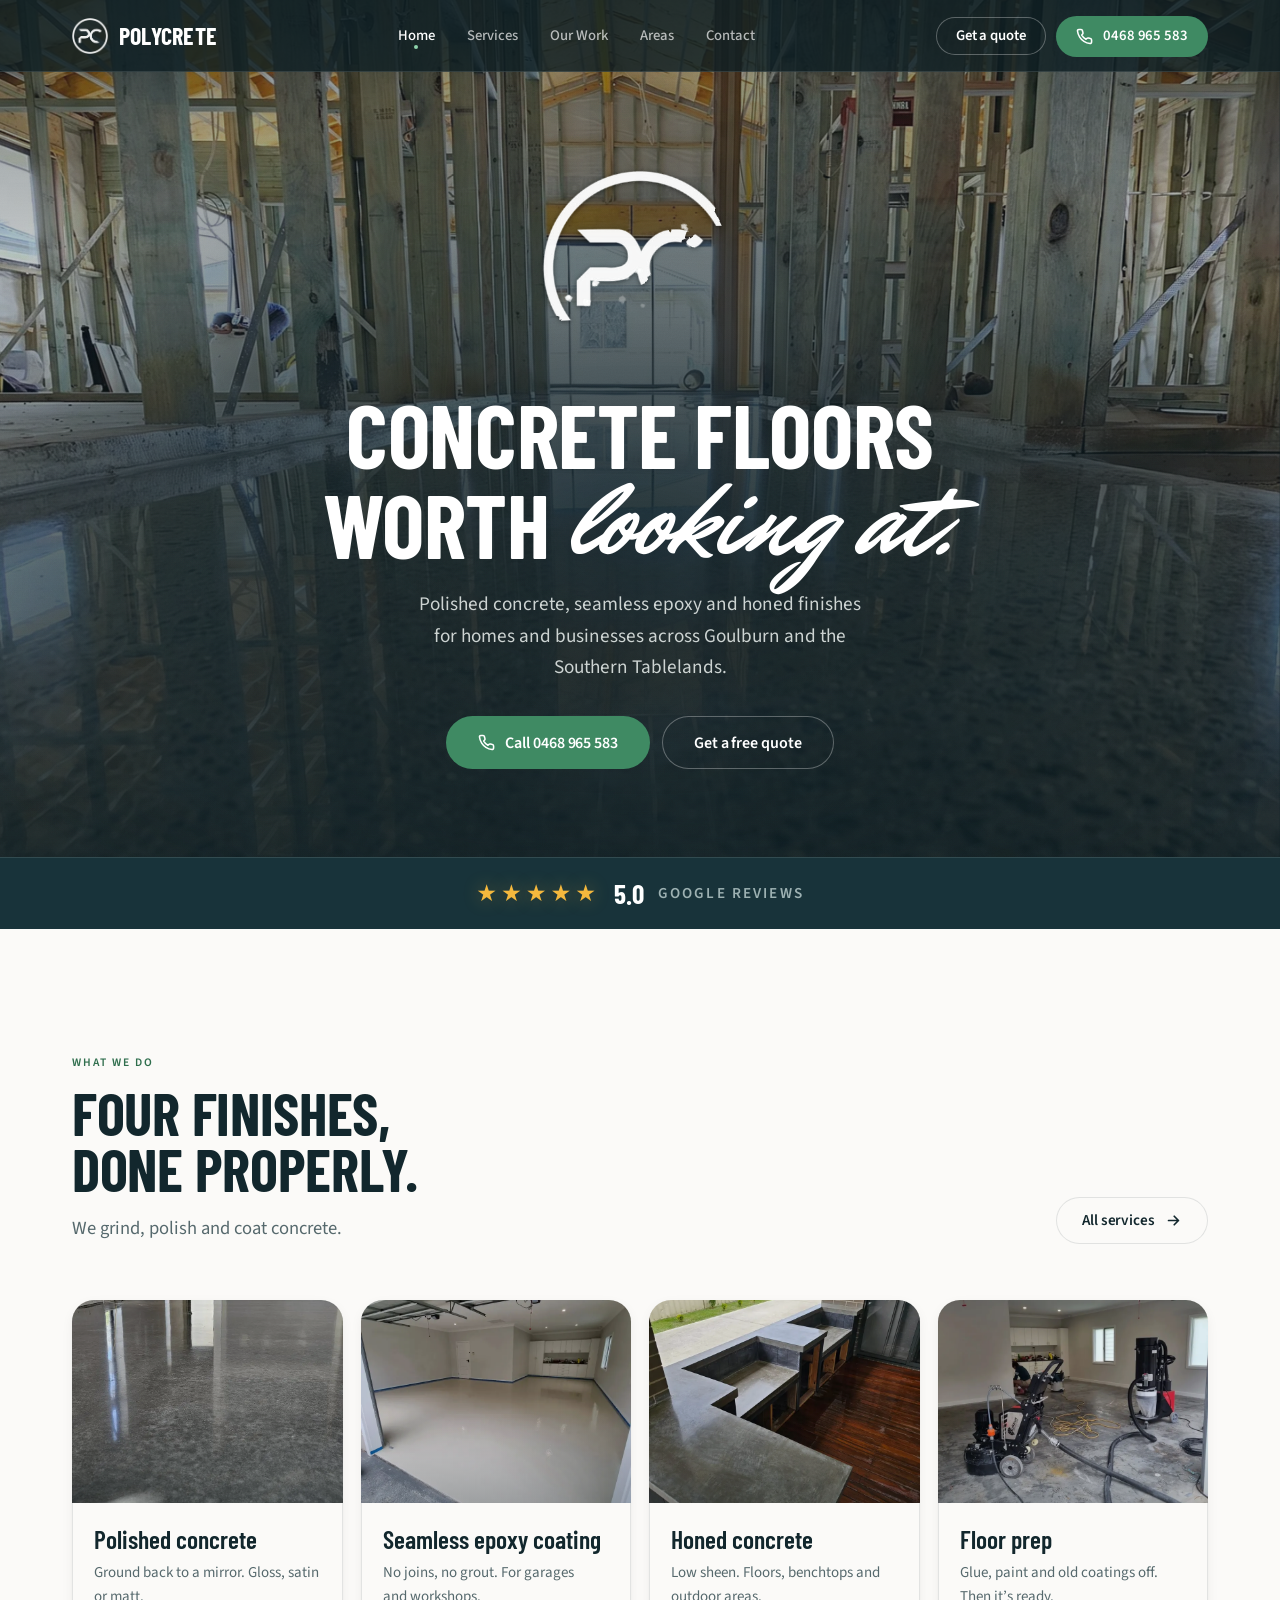
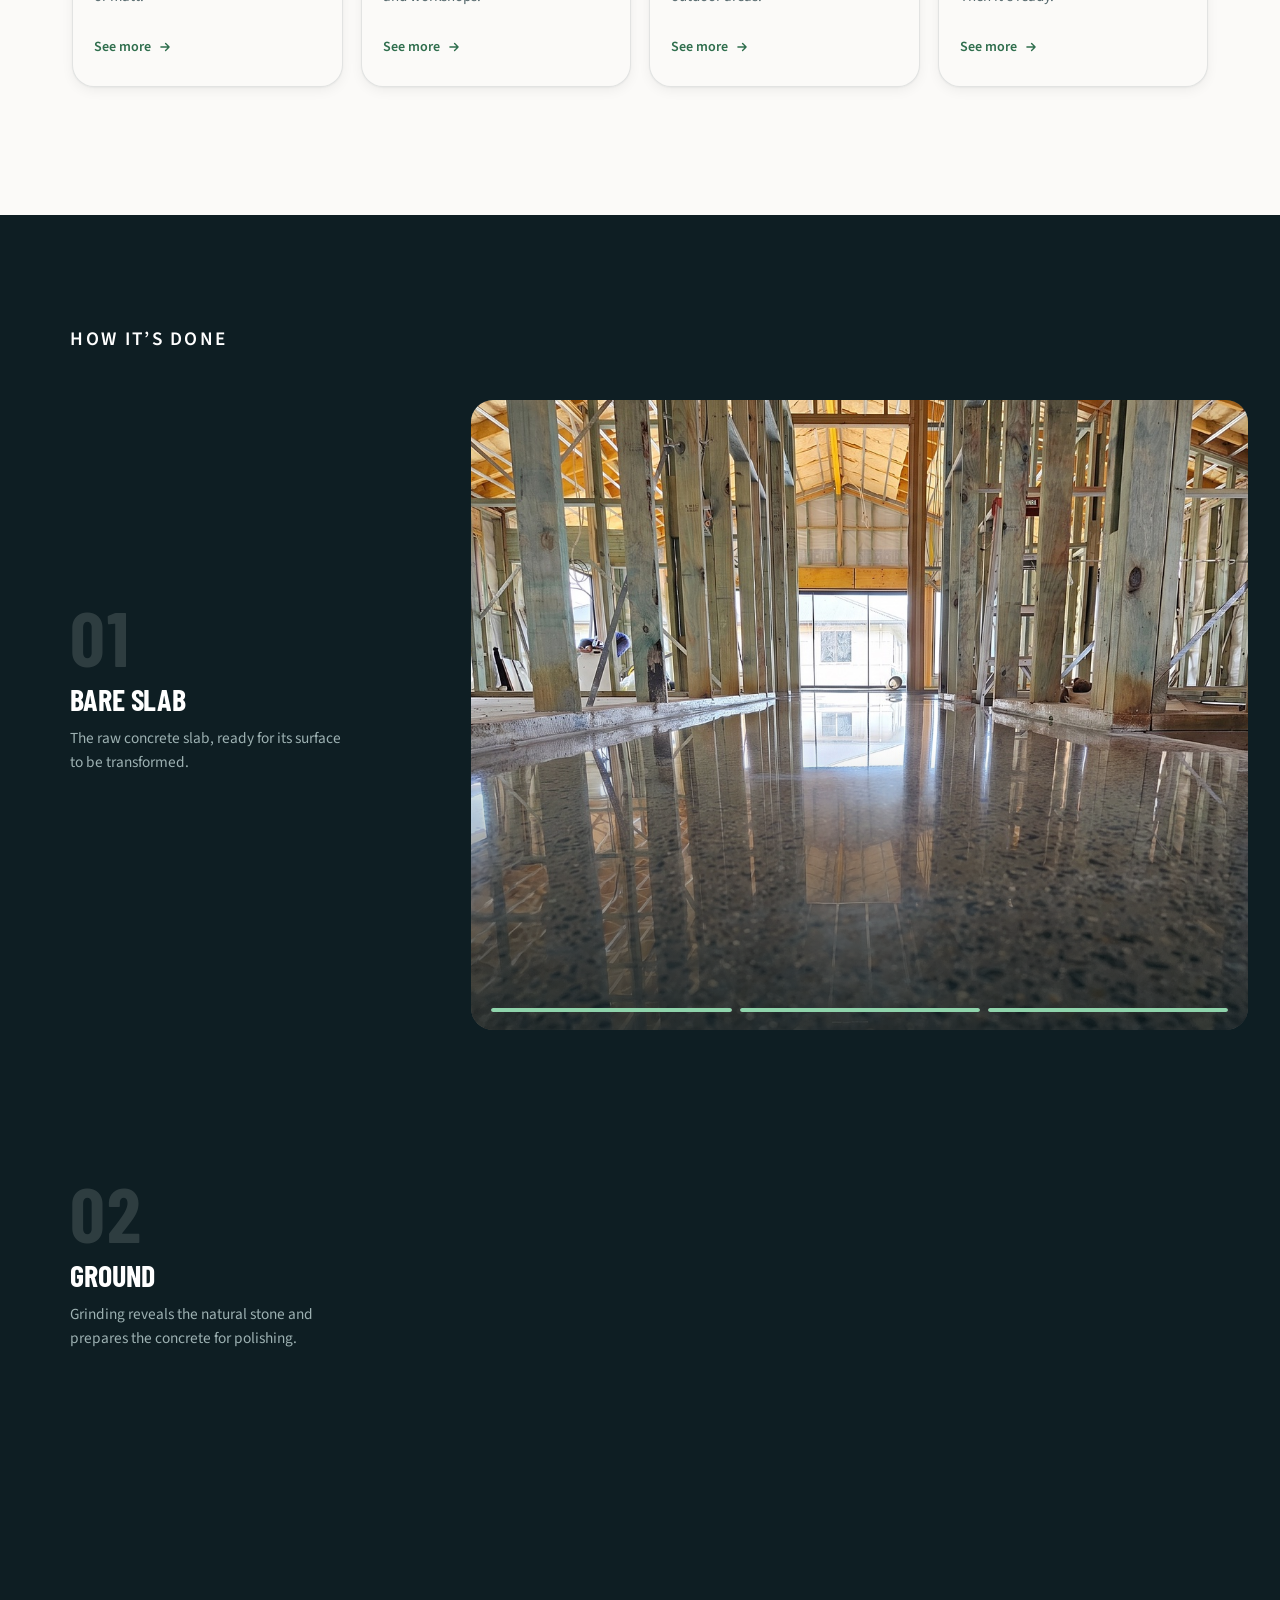
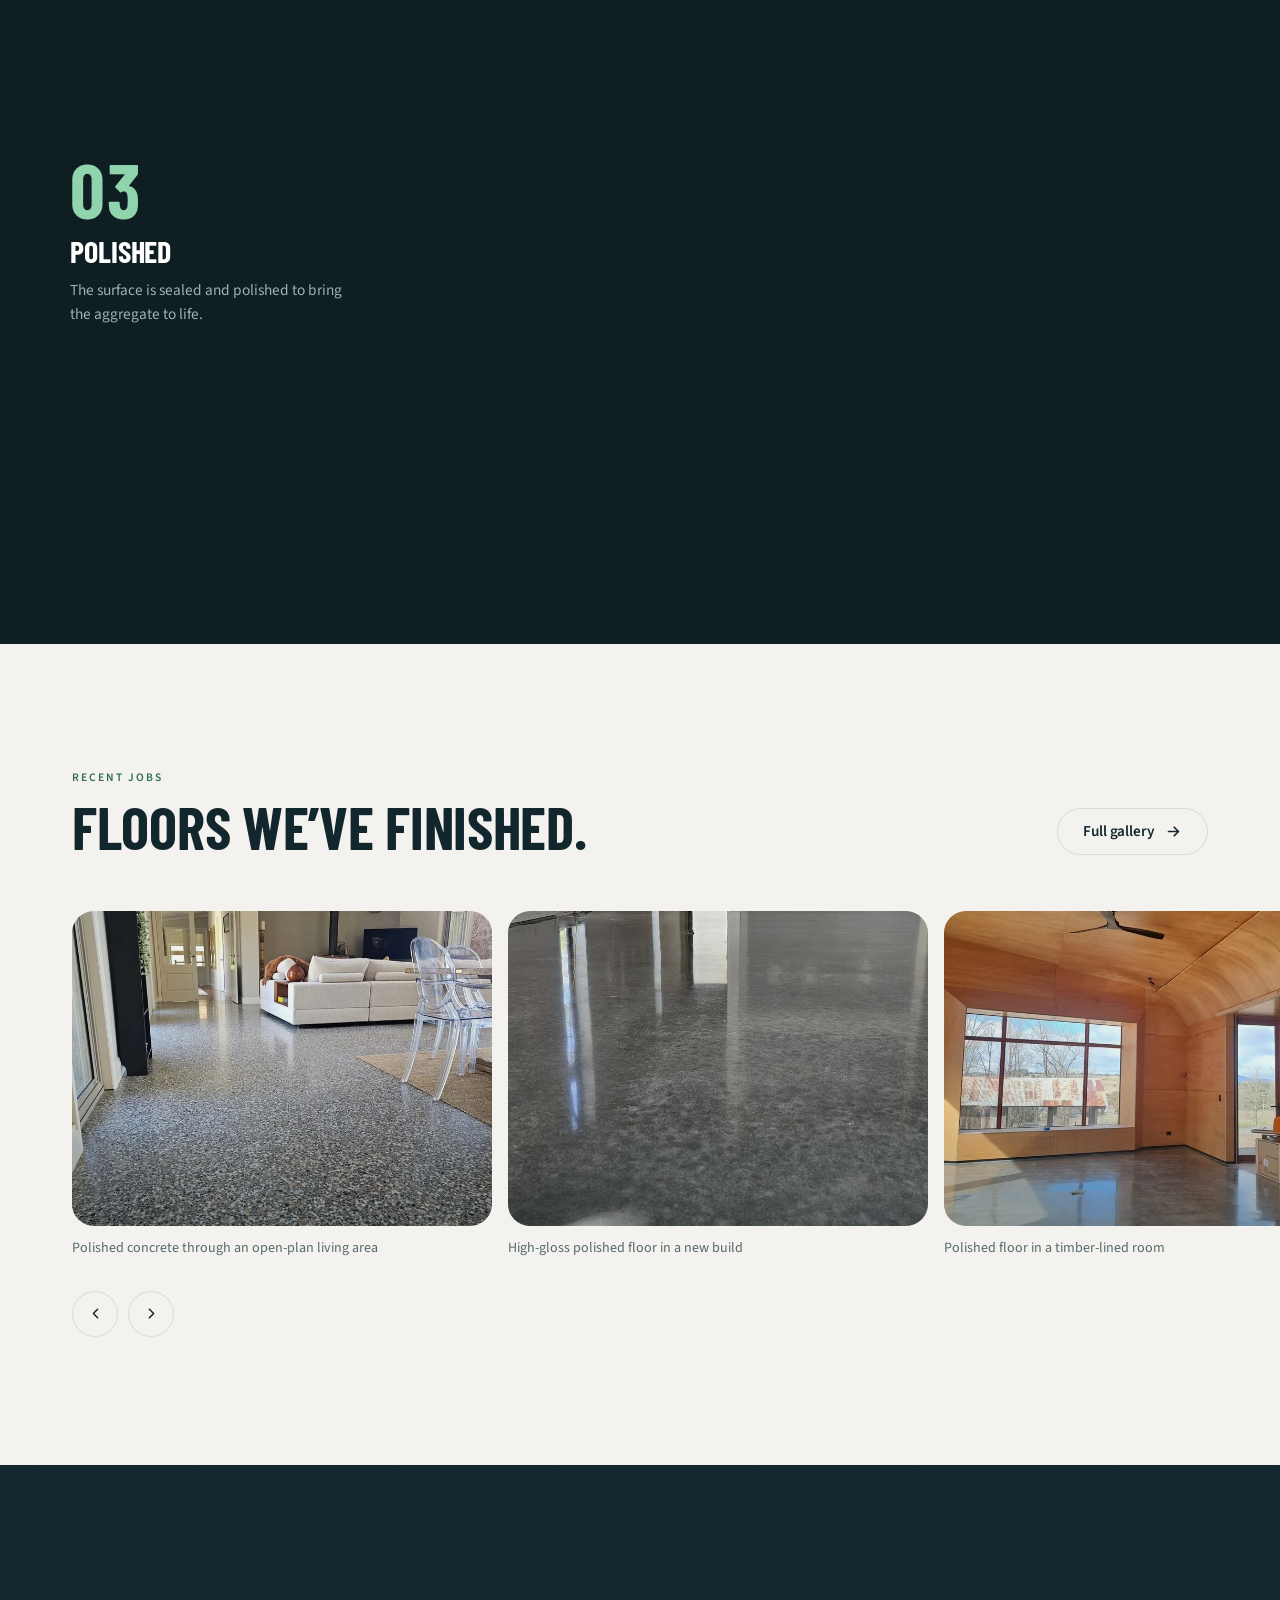
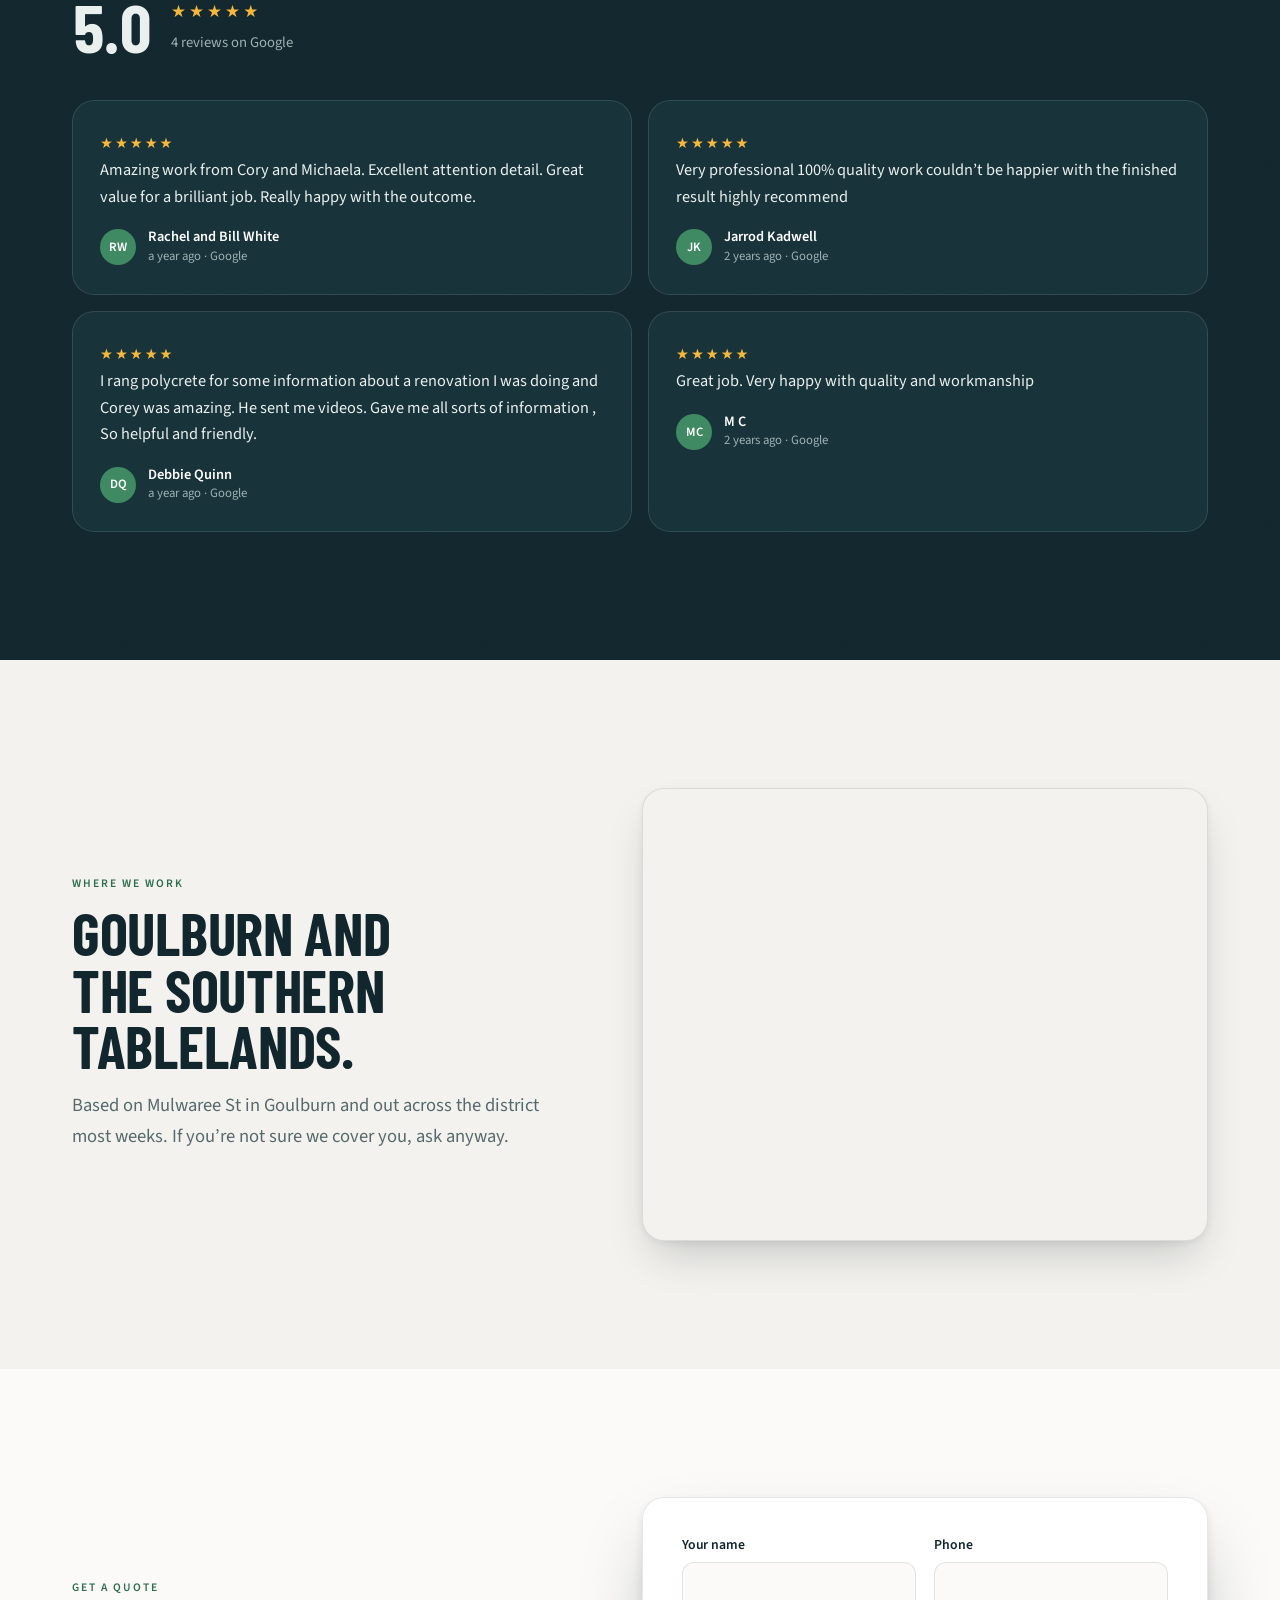
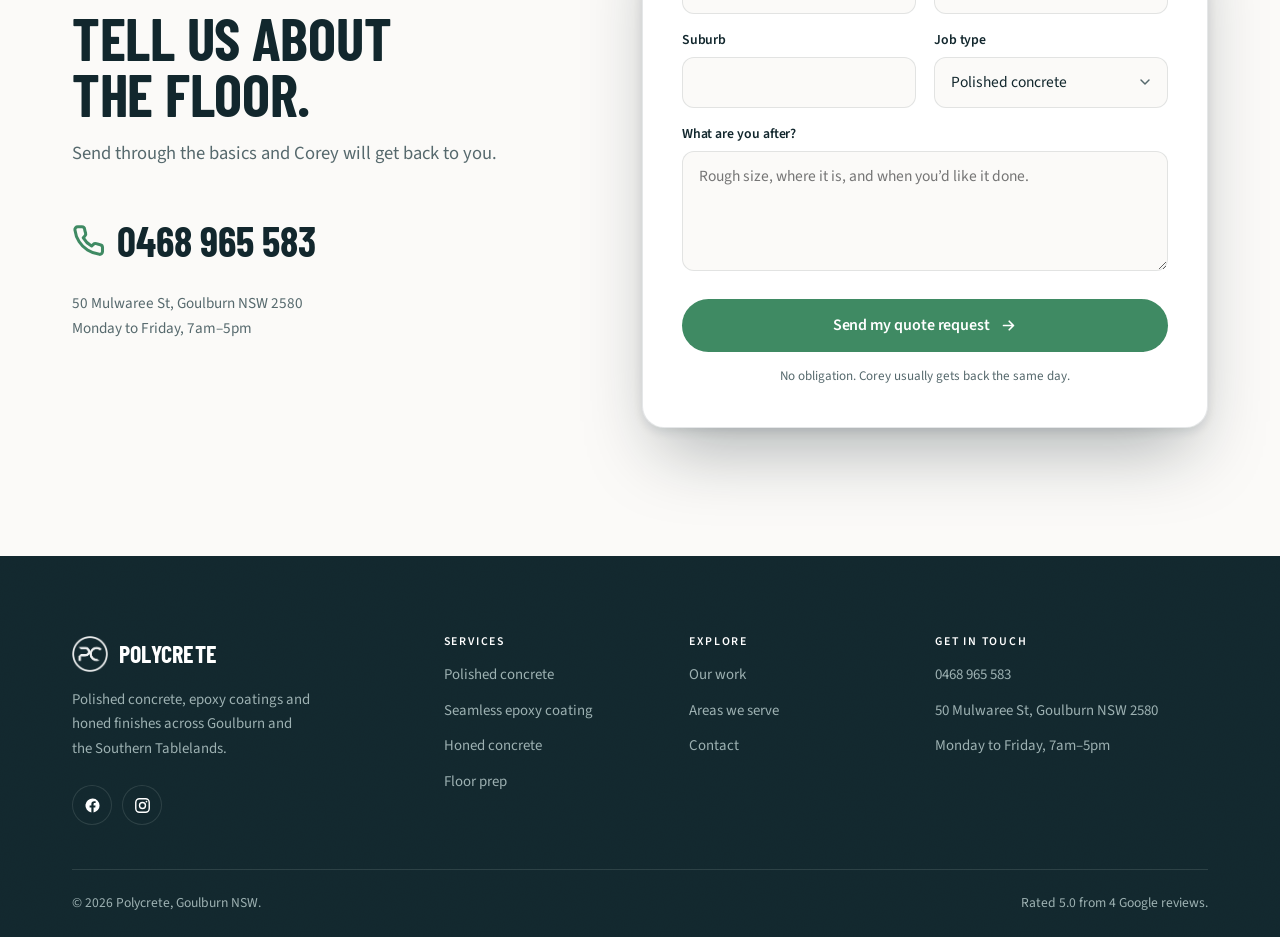
==== commit 4b6fc9b9: "Bump CSS version so the new header layout loads Co-Authored-By: Claude Sonnet 5.5 <noreply@anthropic" ====
--- a/index.html
+++ b/index.html
@@ -14,7 +14,7 @@
 <link rel="preload" href="assets/fonts/barlow-condensed-latin-700-normal.woff2" as="font" type="font/woff2" crossorigin>
 <link rel="preload" href="assets/fonts/source-sans-3-latin-400-normal.woff2" as="font" type="font/woff2" crossorigin>
 <link rel="preload" href="assets/fonts/mr-dafoe-latin-400-normal.woff2" as="font" type="font/woff2" crossorigin>
-<link rel="stylesheet" href="assets/css/site.css?v=sticky-process-v11">
+<link rel="stylesheet" href="assets/css/site.css?v=phero-logo-v12">
 <script>document.documentElement.className='js'</script>
 <script>addEventListener('pagereveal',function(e){var t=e.viewTransition;if(!t)return;var d=document.documentElement;d.classList.add('vt-wait');window.__vtDone=t.finished.then(function(){},function(){}).then(function(){d.classList.remove('vt-wait')})})</script>
 <script type="application/ld+json">
--- a/assets/css/site.css
+++ b/assets/css/site.css
@@ -605,14 +605,17 @@
 .phero .wrap{position:relative;z-index:2}
 .phero h1{font-size:clamp(2.9rem,6.4vw,4.8rem);max-width:16ch}
 .phero p{margin-top:var(--s5);color:var(--on-ink-mute);font-size:clamp(1.03rem,1.5vw,1.14rem);max-width:58ch}
-.phero.has-img{min-height:clamp(420px,62svh,600px);display:flex;align-items:flex-end}
+.phero.has-img{min-height:100svh;display:flex;align-items:center}
 .phero.has-img::before{display:none}
-.phero.has-img .wrap{width:100%}
+.phero.has-img .wrap{width:100%;padding-top:0;padding-bottom:0}
 .phero .hero-media img{object-position:var(--pos)}
 .phero-shade{position:absolute;inset:0;z-index:1;pointer-events:none;
   background:
     radial-gradient(70% 75% at 50% 72%,rgba(14,30,35,.85) 0%,rgba(14,30,35,.5) 52%,transparent 85%),
     linear-gradient(180deg,rgba(14,30,35,.6) 0%,rgba(14,30,35,.15) 38%,rgba(14,30,35,.85) 100%)}
+/* static logo at the top of each page header (home has the chiselled version) */
+.phero-logo{display:block;width:clamp(163px,15.3vw,218px);height:auto;aspect-ratio:477/486;margin:0 auto var(--s5);
+  filter:drop-shadow(0 2px 7px rgba(6,16,15,.55))}
 /* page headers are centred, like the home hero */
 .phero .wrap{text-align:center}
 .phero .crumb{justify-content:center}
@@ -620,9 +623,9 @@
 .phero.has-img p{color:rgba(234,240,238,.88)}
 .phero.has-img .crumb{color:rgba(234,240,238,.9);text-shadow:0 1px 8px rgba(14,30,35,.6)}
 .phero.has-img .crumb a{opacity:1}
-.phero.has-img{padding-bottom:clamp(44px,5.5vw,64px)}
+.phero.has-img{align-items:flex-start;padding-top:calc(var(--hdr) + 96px);padding-bottom:calc(var(--hdr) + 24px)}
 @media (max-width:860px){.phero .hero-media img{object-position:var(--mpos)}
-  .phero.has-img{min-height:clamp(380px,58svh,520px)}}
+  .phero.has-img{min-height:100svh;padding-top:calc(var(--hdr) + 72px)}}
 .crumb{display:flex;gap:8px;margin-bottom:var(--s5);font:500 .84rem/1 var(--f-text);color:var(--on-ink-mute)}
 .crumb a{text-decoration:none;opacity:.8;transition:opacity .3s var(--out)}
 .crumb a:hover{opacity:1;color:#fff}
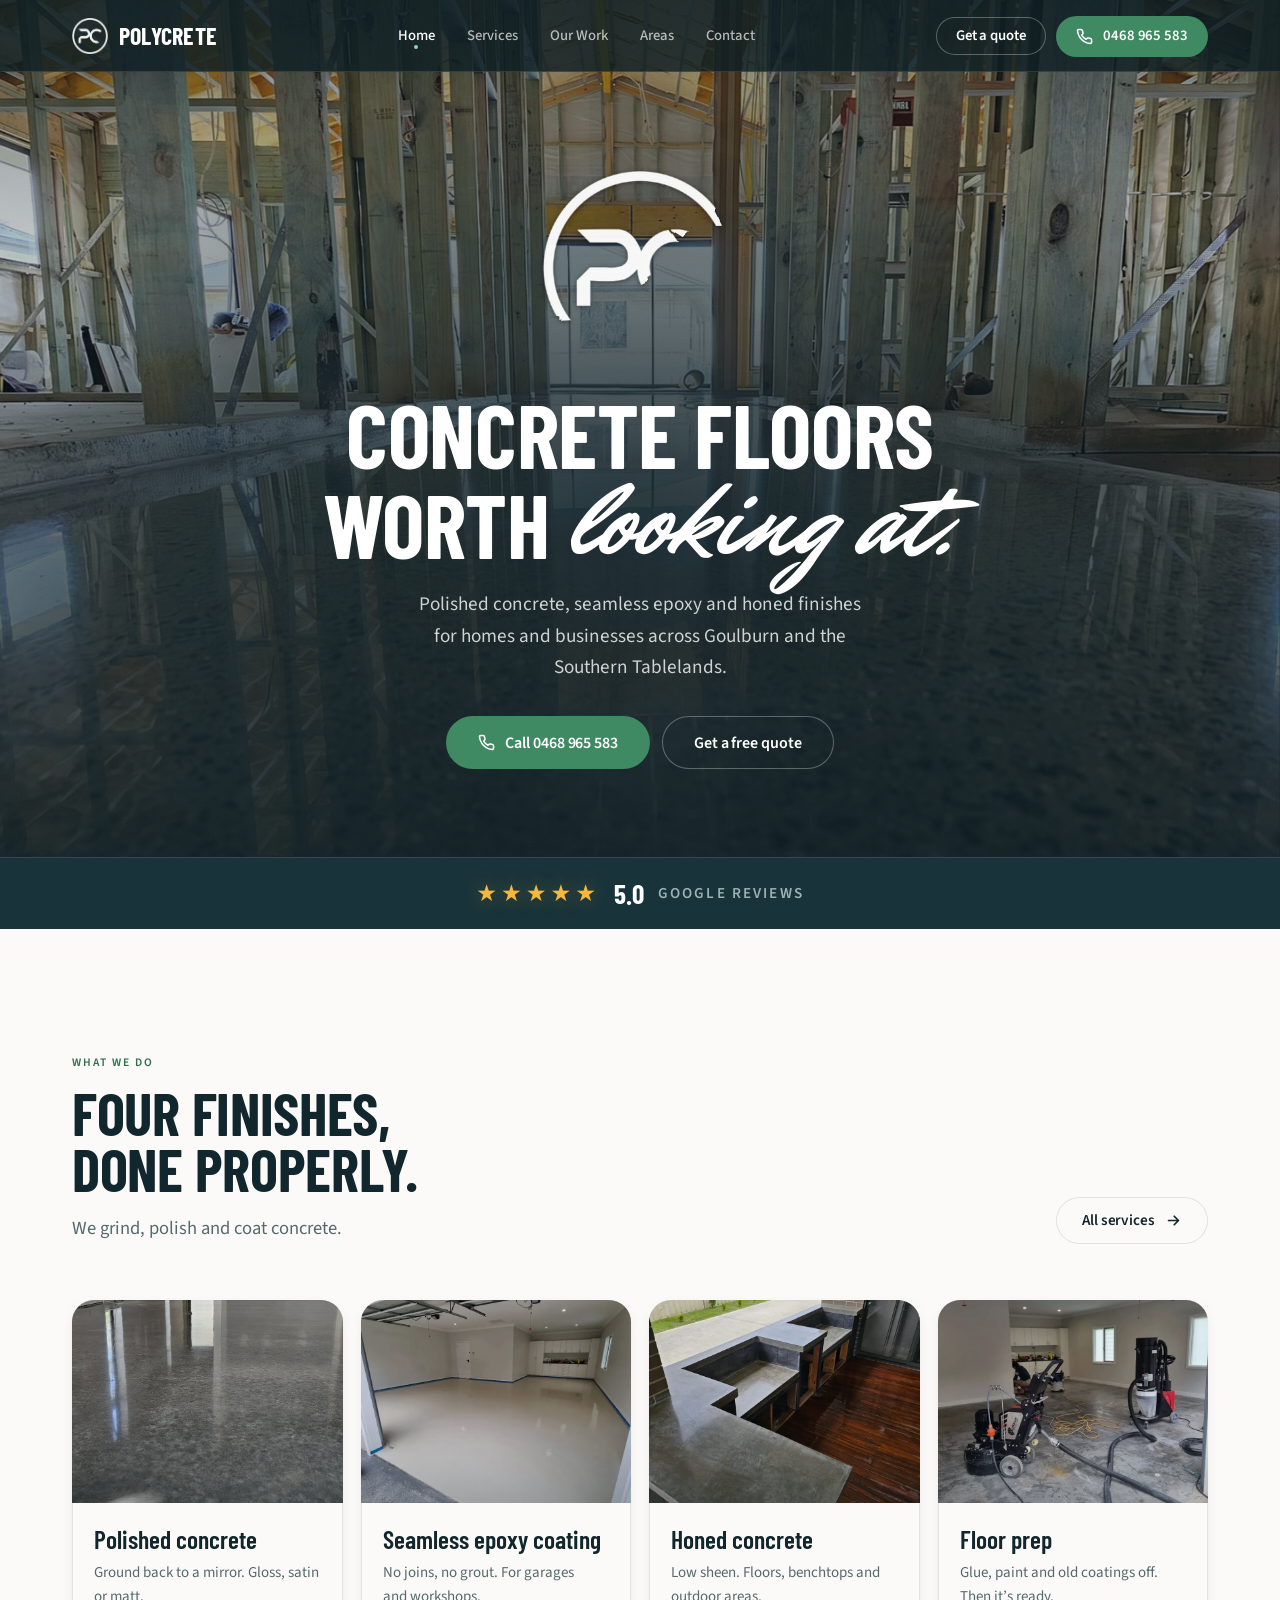
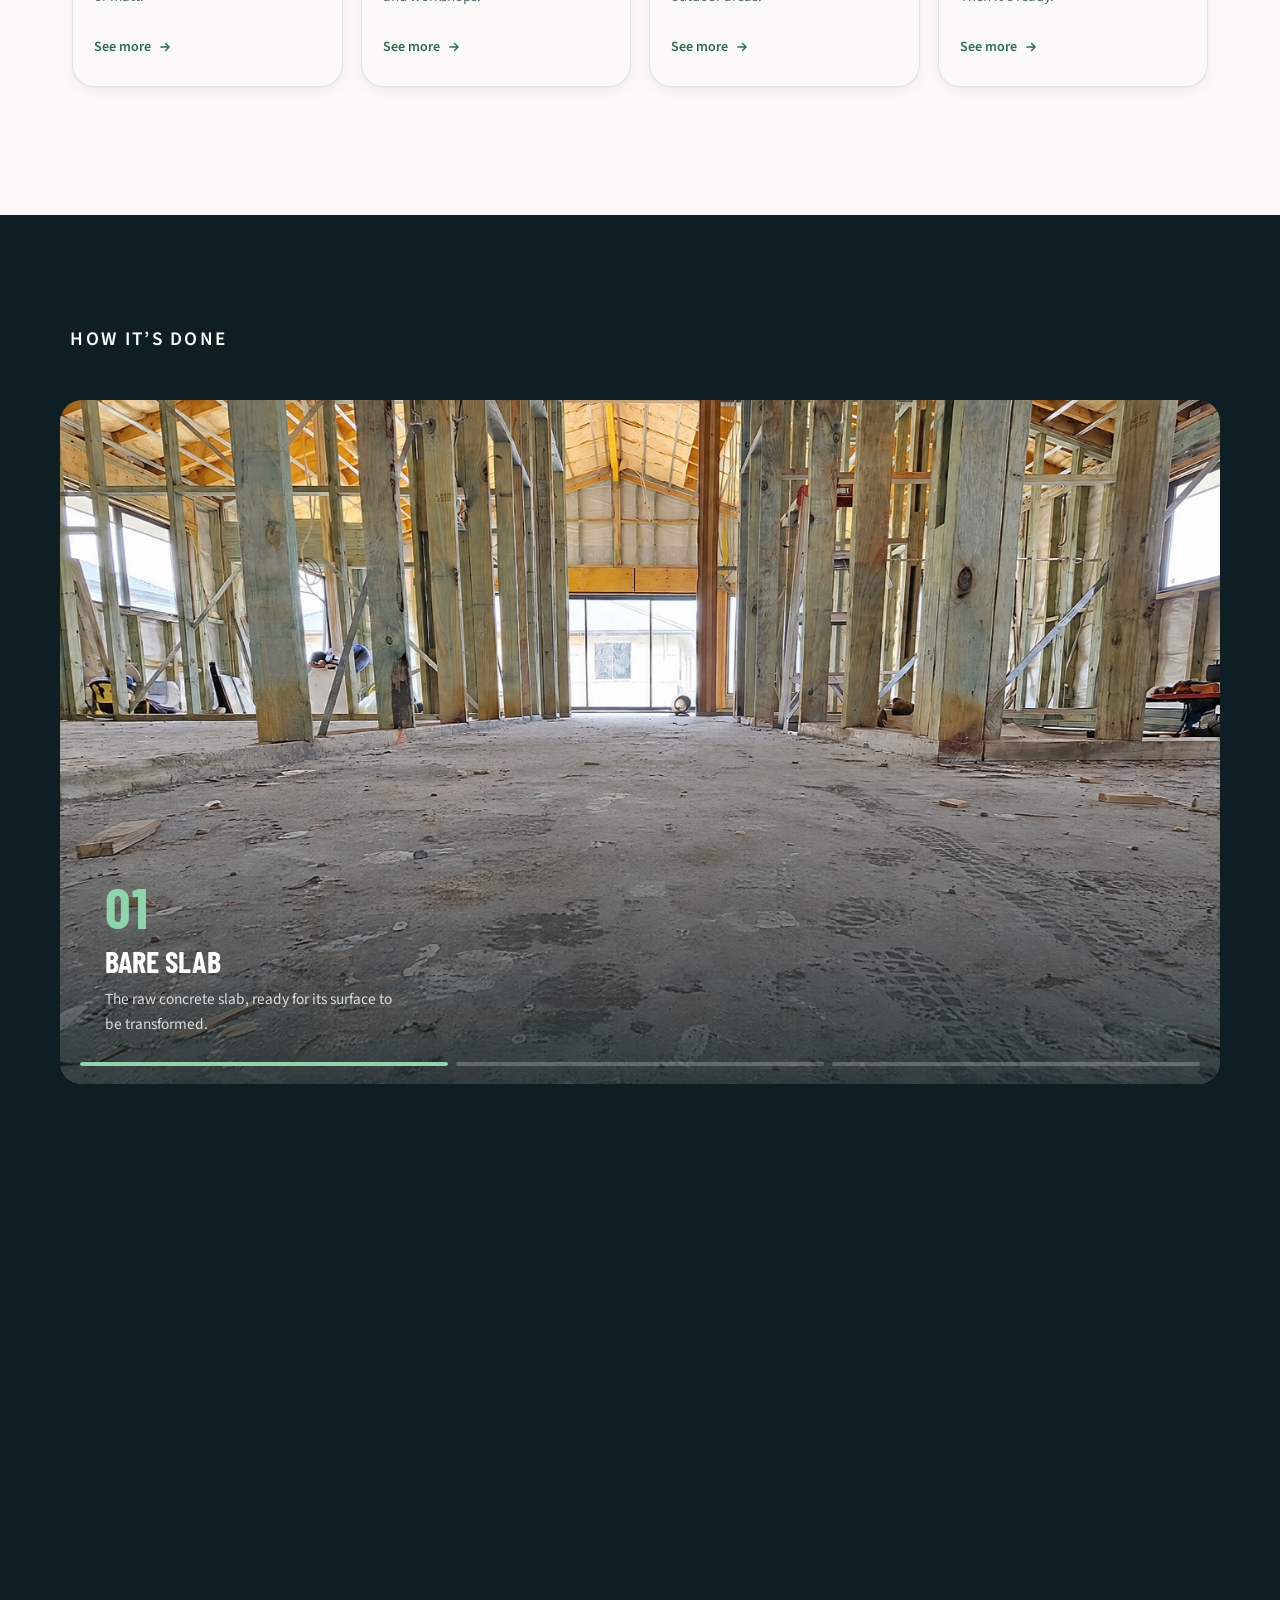
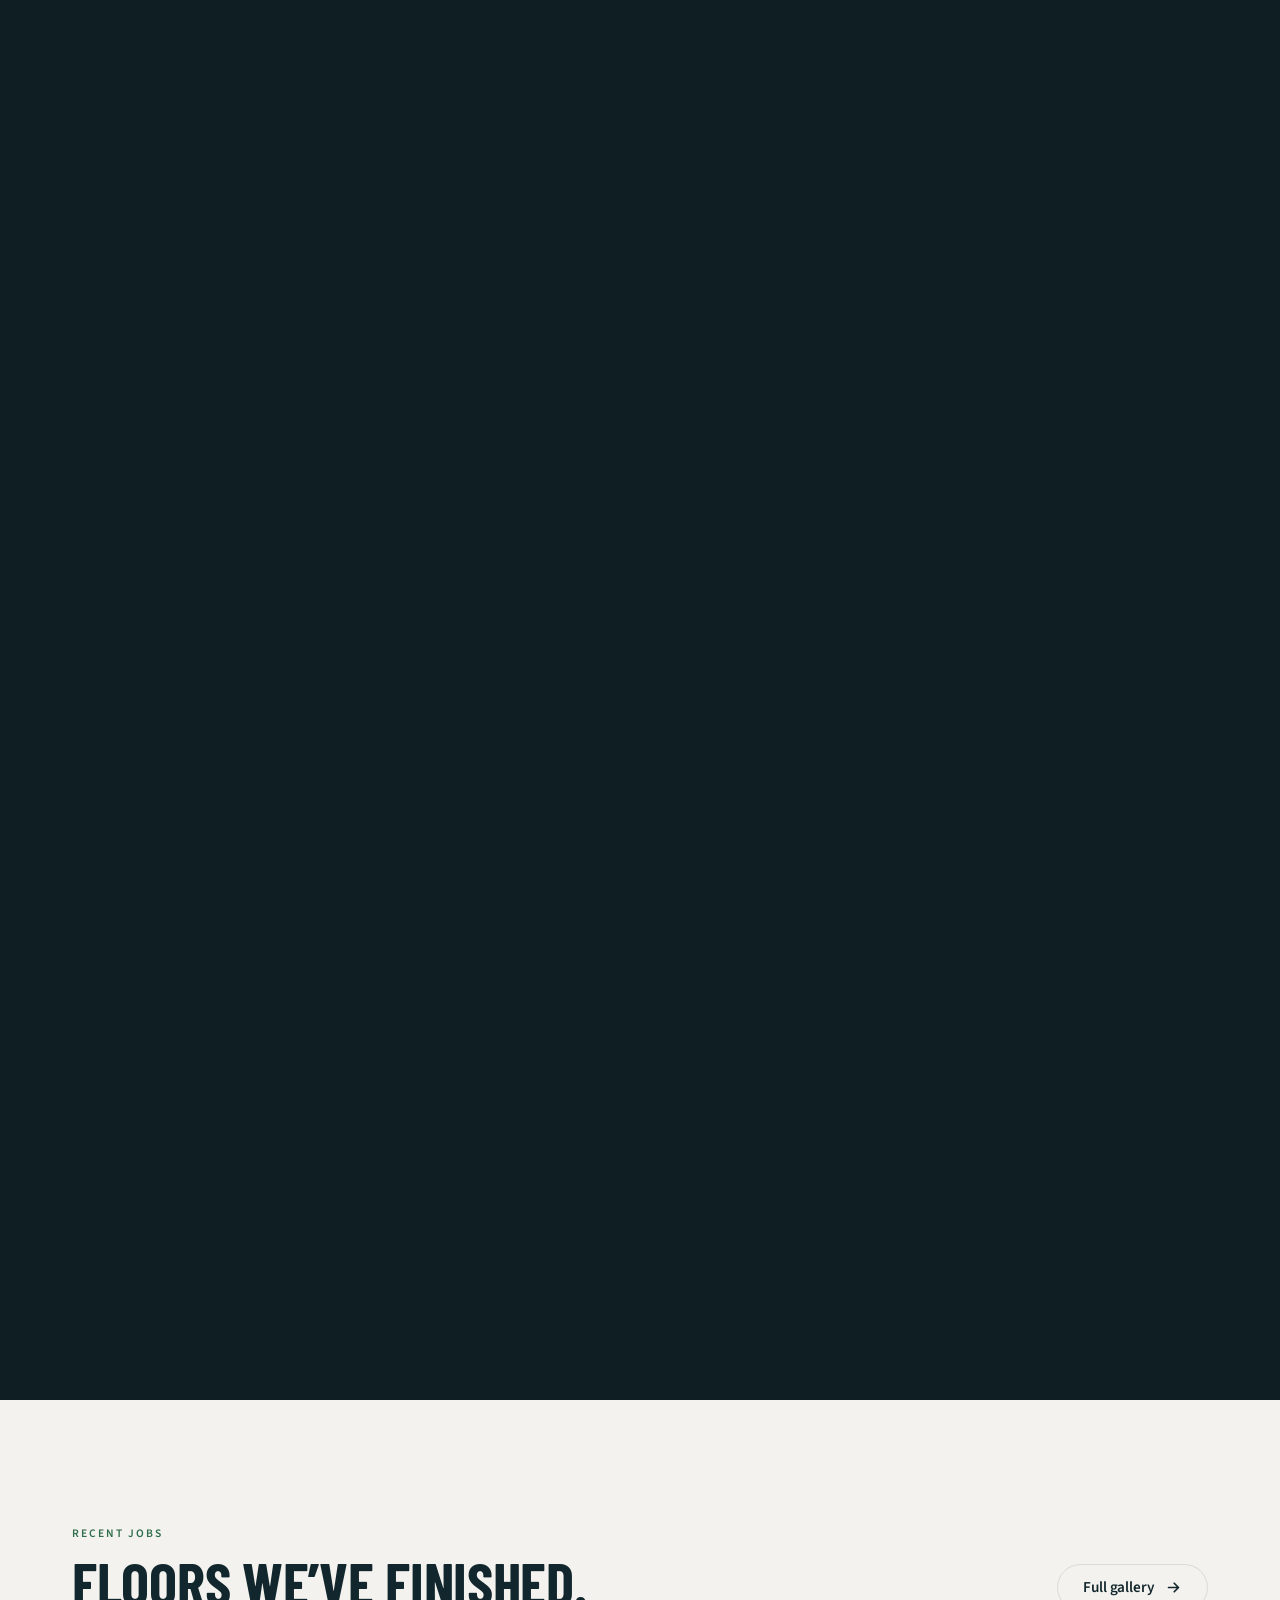
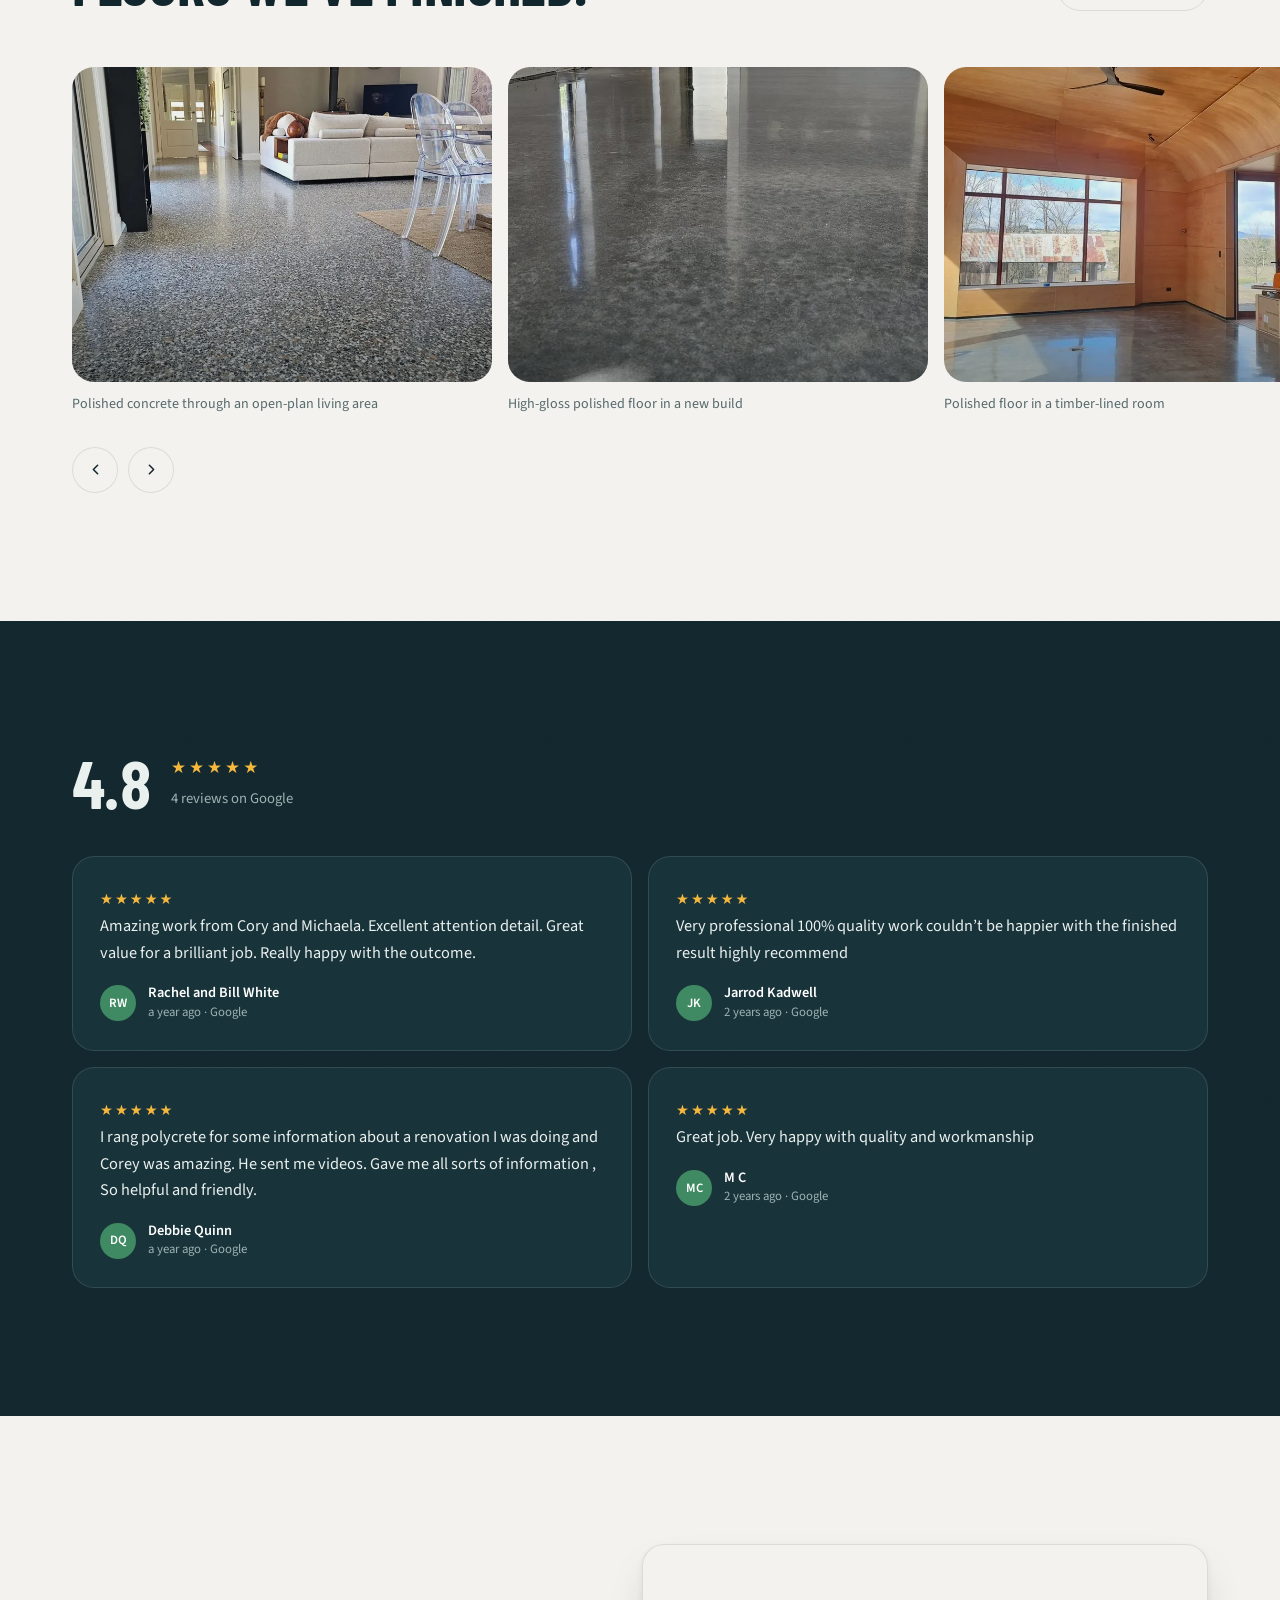
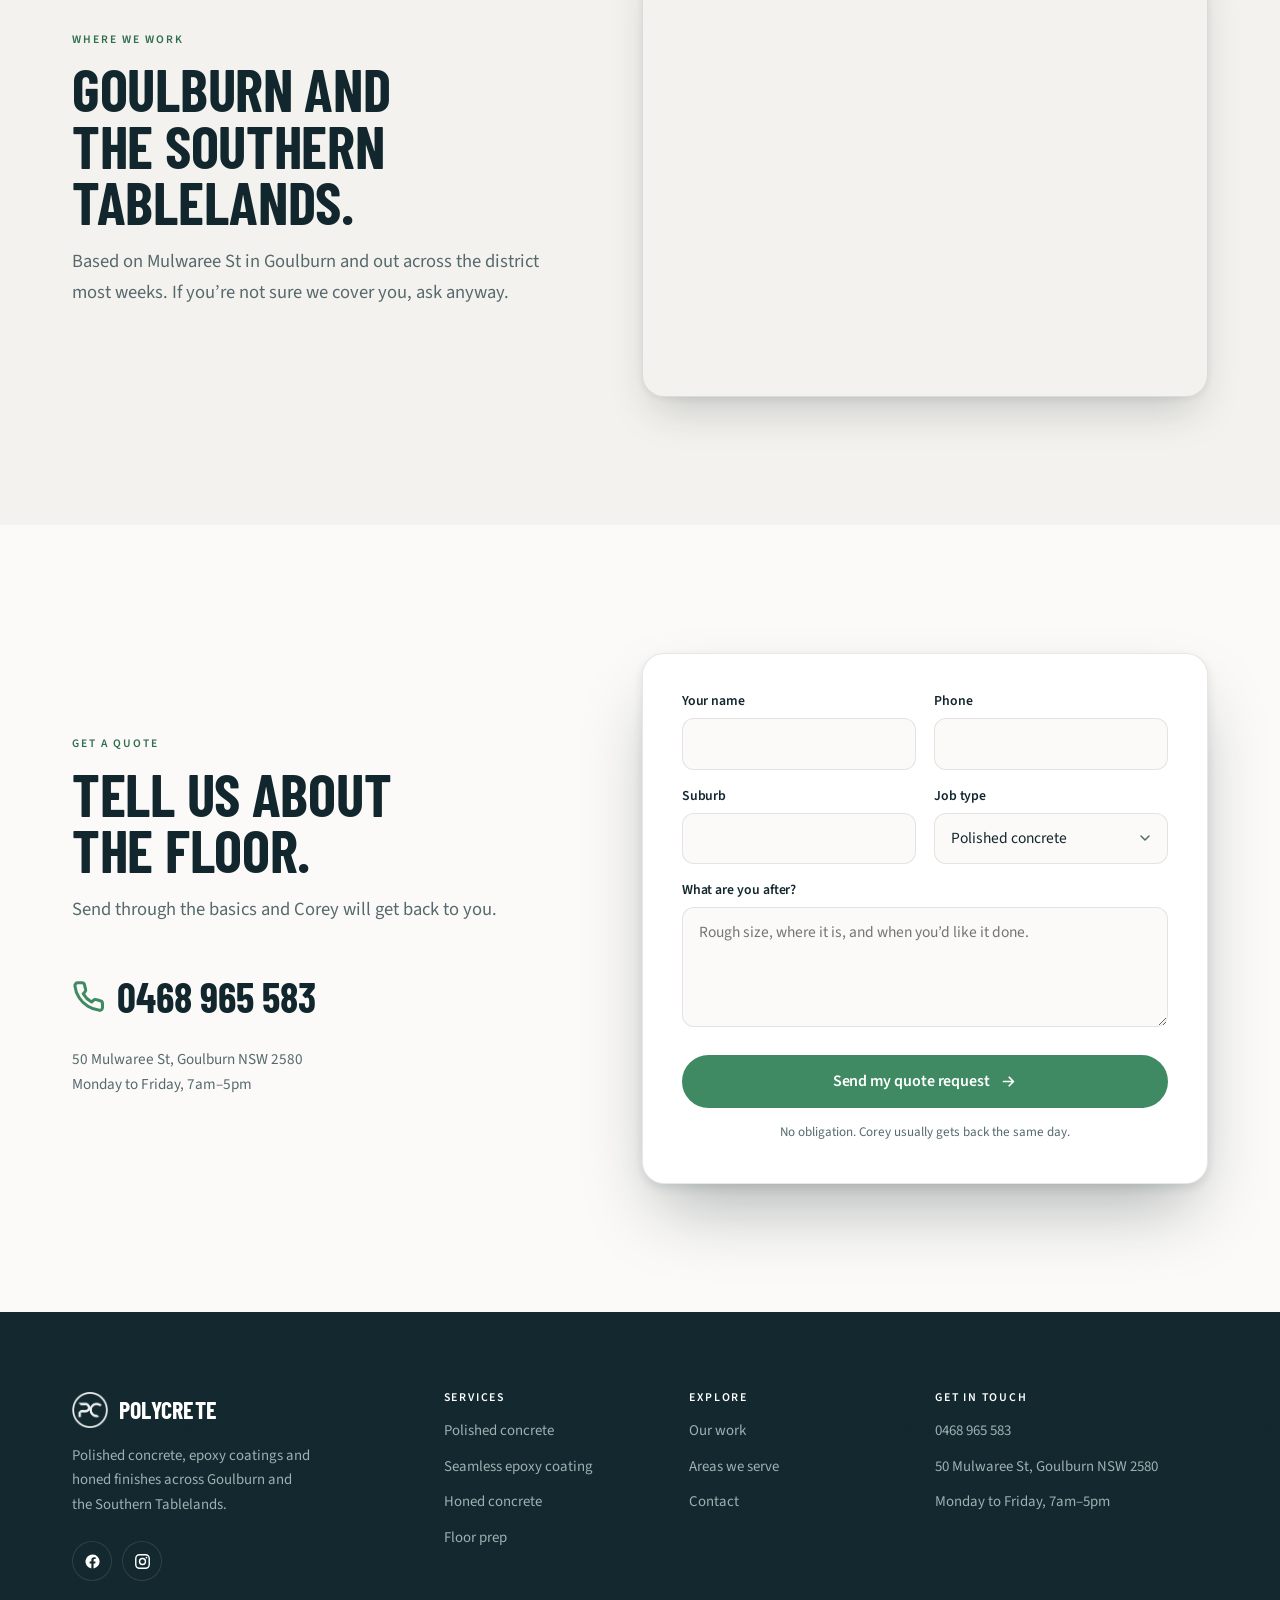
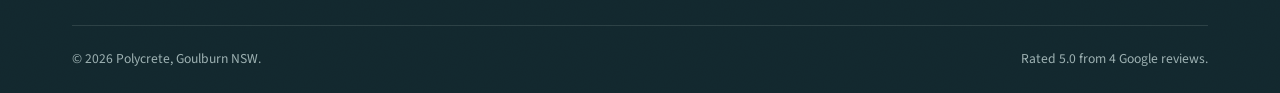
==== commit 69cf8369: "Process section: centred pinned stage, one-step scroll lock on the way down Co-Authored-By: Claude S" ====
--- a/index.html
+++ b/index.html
@@ -14,7 +14,7 @@
 <link rel="preload" href="assets/fonts/barlow-condensed-latin-700-normal.woff2" as="font" type="font/woff2" crossorigin>
 <link rel="preload" href="assets/fonts/source-sans-3-latin-400-normal.woff2" as="font" type="font/woff2" crossorigin>
 <link rel="preload" href="assets/fonts/mr-dafoe-latin-400-normal.woff2" as="font" type="font/woff2" crossorigin>
-<link rel="stylesheet" href="assets/css/site.css?v=phero-logo-v12">
+<link rel="stylesheet" href="assets/css/site.css?v=pass-lock-v13">
 <script>document.documentElement.className='js'</script>
 <script>addEventListener('pagereveal',function(e){var t=e.viewTransition;if(!t)return;var d=document.documentElement;d.classList.add('vt-wait');window.__vtDone=t.finished.then(function(){},function(){}).then(function(){d.classList.remove('vt-wait')})})</script>
 <script type="application/ld+json">
@@ -307,6 +307,6 @@
   <a class="btn btn-primary" href="tel:+61468965583"><svg viewBox="0 0 24 24" fill="none" stroke="currentColor" stroke-width="2.2" stroke-linecap="round" stroke-linejoin="round" aria-hidden="true"><path d="M22 16.9v3a2 2 0 0 1-2.2 2 19.8 19.8 0 0 1-8.6-3.1 19.5 19.5 0 0 1-6-6A19.8 19.8 0 0 1 2.1 4.2 2 2 0 0 1 4.1 2h3a2 2 0 0 1 2 1.7c.1 1 .4 1.9.7 2.8a2 2 0 0 1-.5 2.1L8.1 9.9a16 16 0 0 0 6 6l1.3-1.2a2 2 0 0 1 2.1-.5c.9.3 1.8.6 2.8.7a2 2 0 0 1 1.7 2z"/></svg> Call now</a>
   <a class="btn btn-ghost" href="contact.html#quote" data-quote>Get a quote</a>
 </div>
-<script src="assets/js/site.js?v=sticky-process-v11"></script>
+<script src="assets/js/site.js?v=pass-lock-v13"></script>
 </body>
 </html>
--- a/assets/css/site.css
+++ b/assets/css/site.css
@@ -415,6 +415,30 @@
   transform:scaleX(0);transform-origin:left center;transition:transform .7s ease-out}
 .pass-meter i.on{transform:scaleX(1)}
 
+/* Desktop: one pinned stage. The photo sits centred on the page, the step text sits on
+   the photo, and the section is tall enough to give each step one screen of scroll. */
+@media (min-width:861px){
+  .pass-grid{--n:3;--ph:min(76svh,740px);--pw:min(1160px,100%);
+    --T:calc(var(--hdr) + (100svh - var(--hdr) - var(--ph)) / 2);
+    display:grid;grid-template-columns:minmax(0,1fr);gap:0;
+    height:calc(var(--ph) + (var(--n) - 1) * 100svh)}
+  .pass-side{grid-area:1/1;position:relative;z-index:1}
+  .pass-sticky{position:sticky;top:var(--T);width:var(--pw);height:var(--ph);margin:0 auto}
+  .pass-panel{height:100%}
+  .pass-list{grid-area:1/1;align-self:start;position:sticky;top:var(--T);z-index:3;
+    width:var(--pw);height:var(--ph);margin:0 auto;pointer-events:none}
+  .pass-step{position:absolute;left:0;right:0;bottom:48px;min-height:0;
+    padding:0 clamp(28px,3.5vw,56px);opacity:0;transform:translate3d(0,14px,0);
+    transition:opacity .6s ease,transform .8s cubic-bezier(.2,.8,.2,1)}
+  .pass-step:first-child{padding-top:0}
+  .pass-step.on{opacity:1;transform:none}
+  .pass-number{font-size:clamp(2.8rem,4.4vw,4.4rem)}
+  .pass-step .pass-detail{color:rgba(234,240,238,.9);max-width:40ch}
+  /* a touch larger than the frame so the photo's edges (and anything stamped on them) stay out of view;
+     it drifts slightly as you scroll between steps */
+  .pass-image{transform:translate3d(0,calc((var(--p,0) - var(--i,0)) * -22px),0) scale(1.09)}
+}
+
 /* ==========================================================================
    RAIL, BEFORE/AFTER, GALLERY, LIGHTBOX
    ========================================================================== */
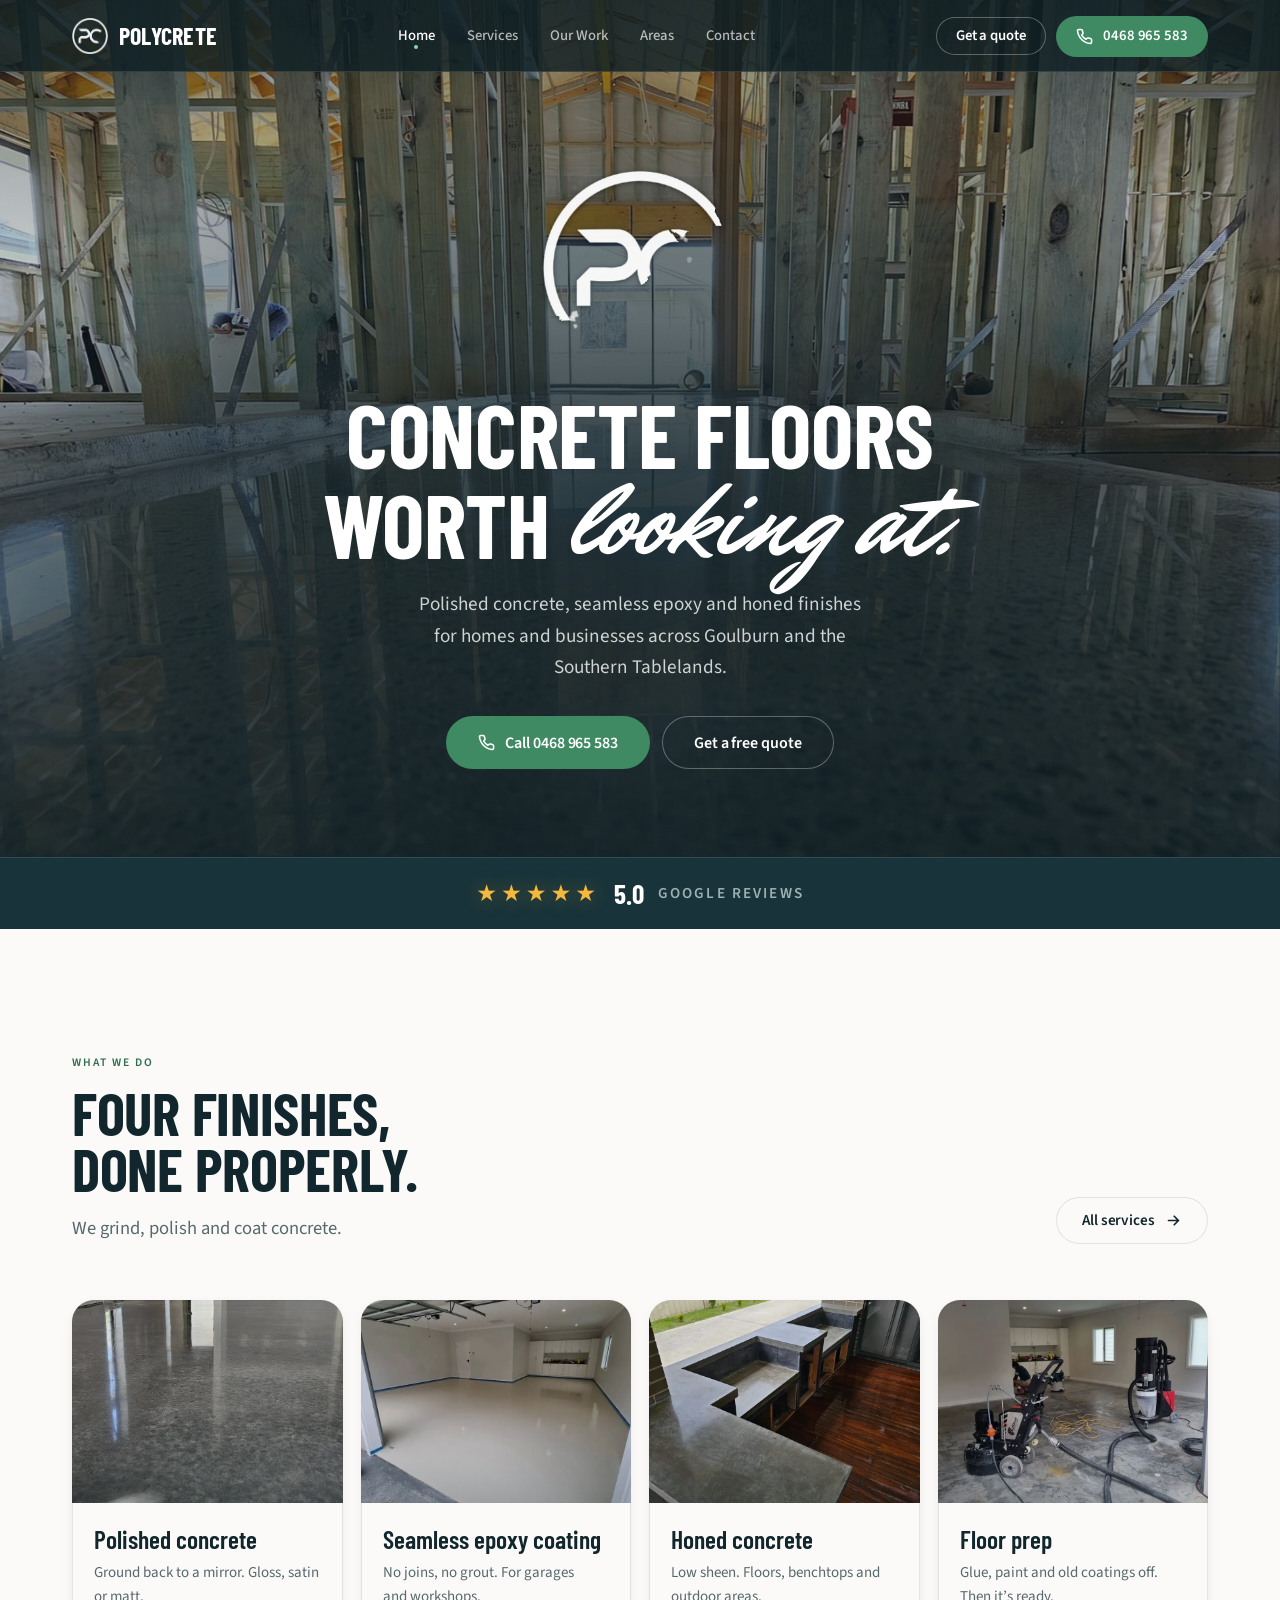
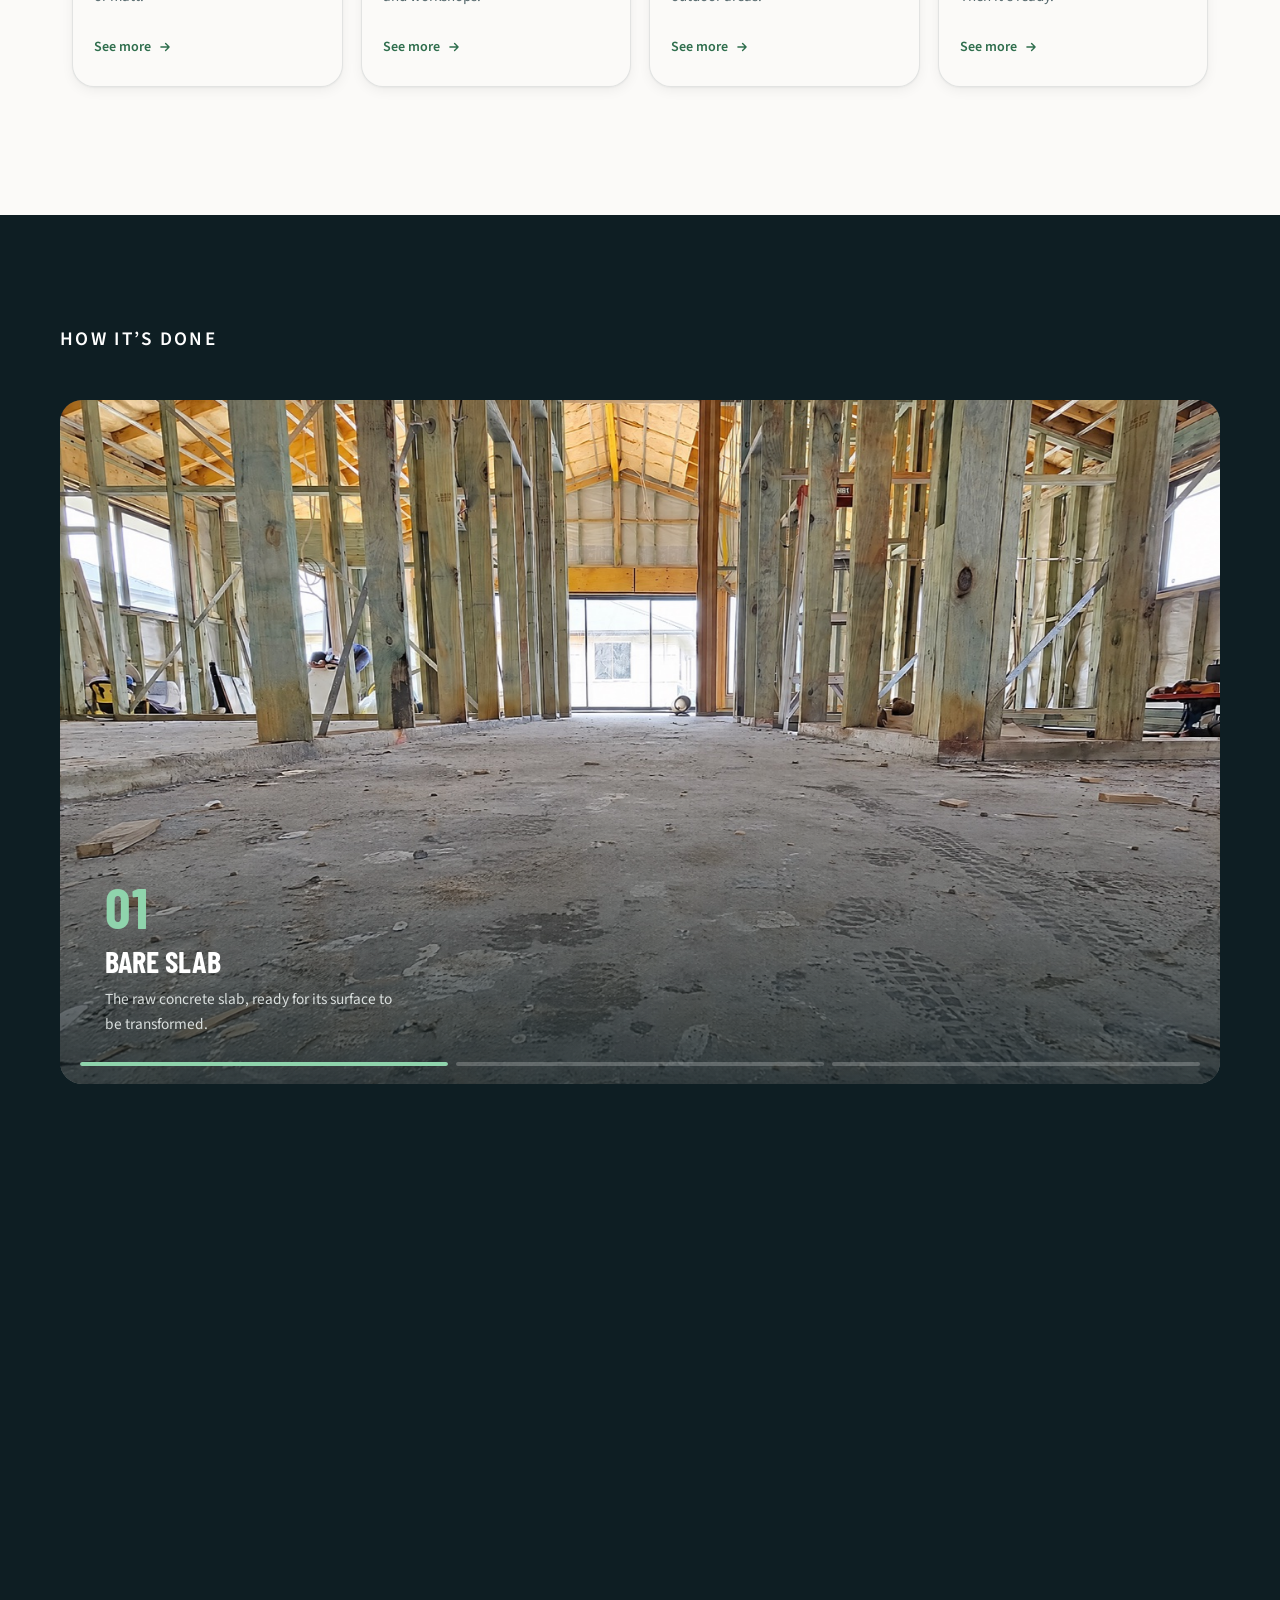
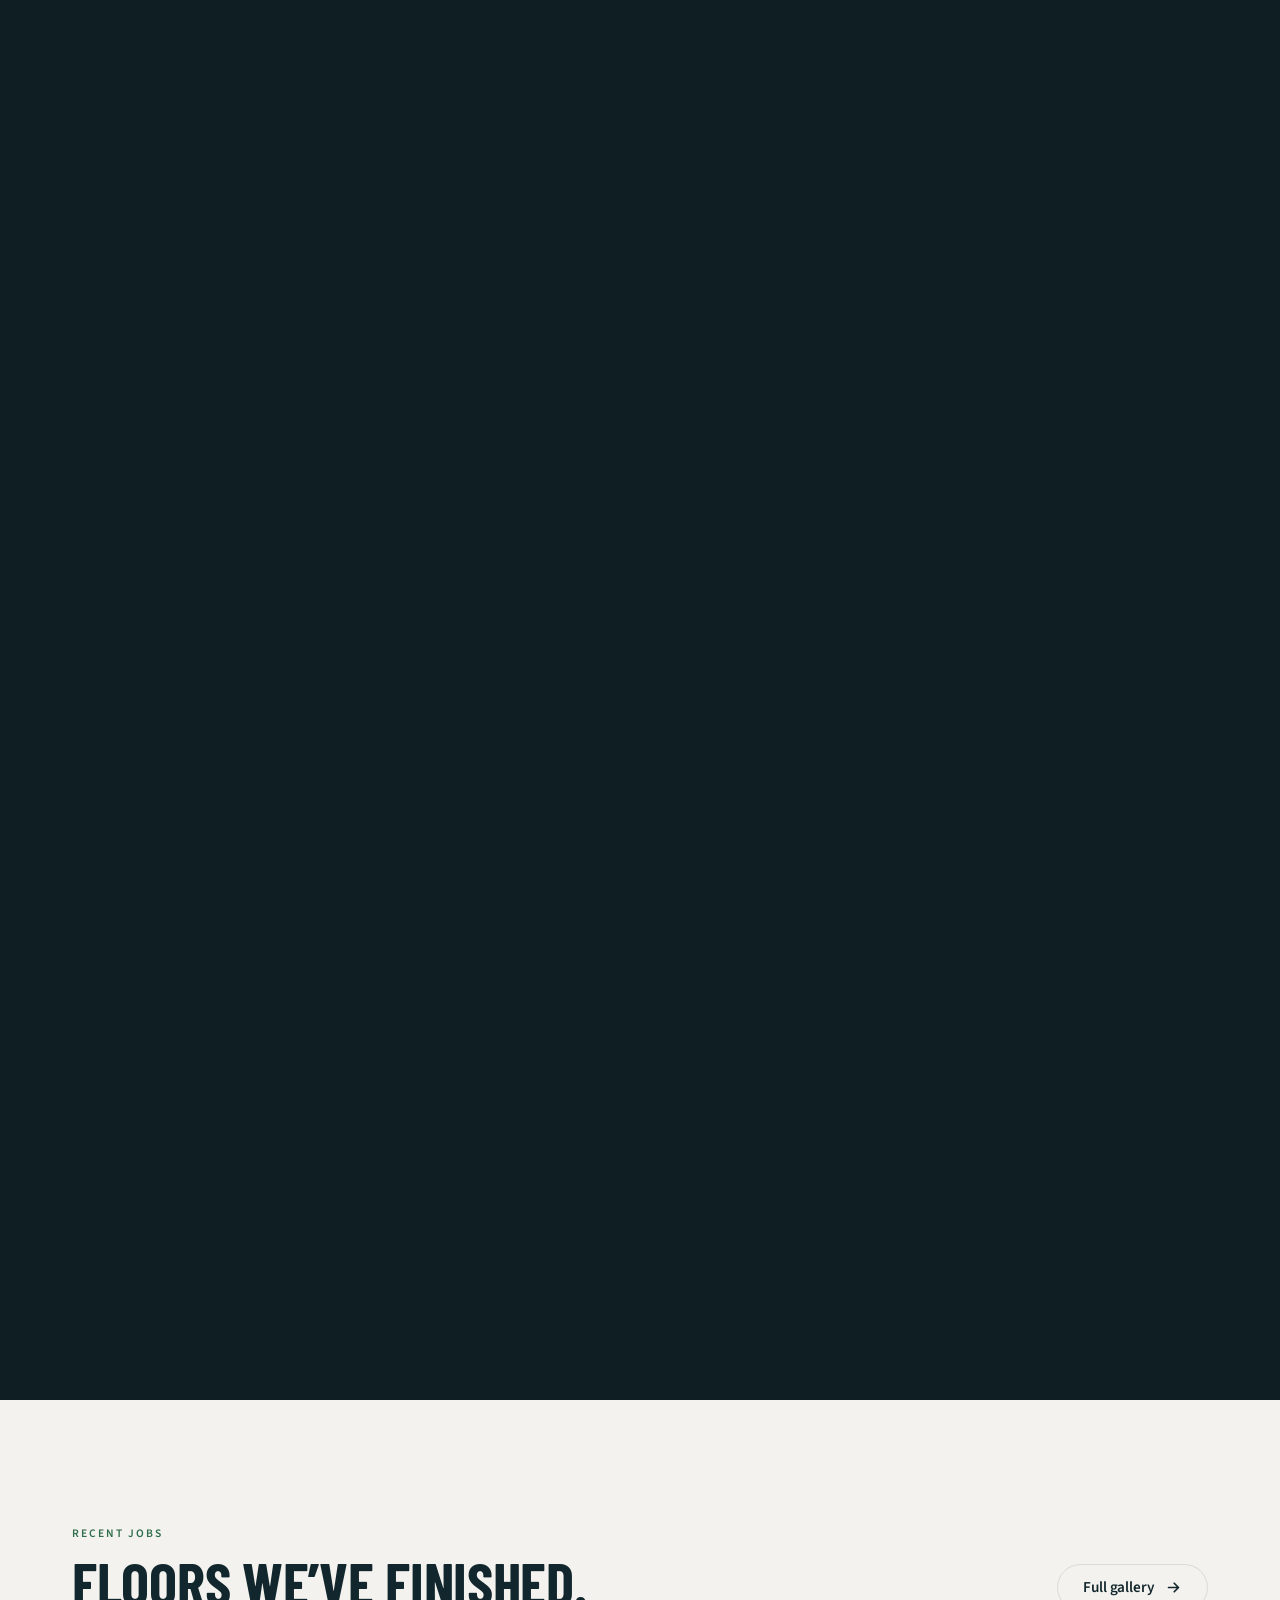
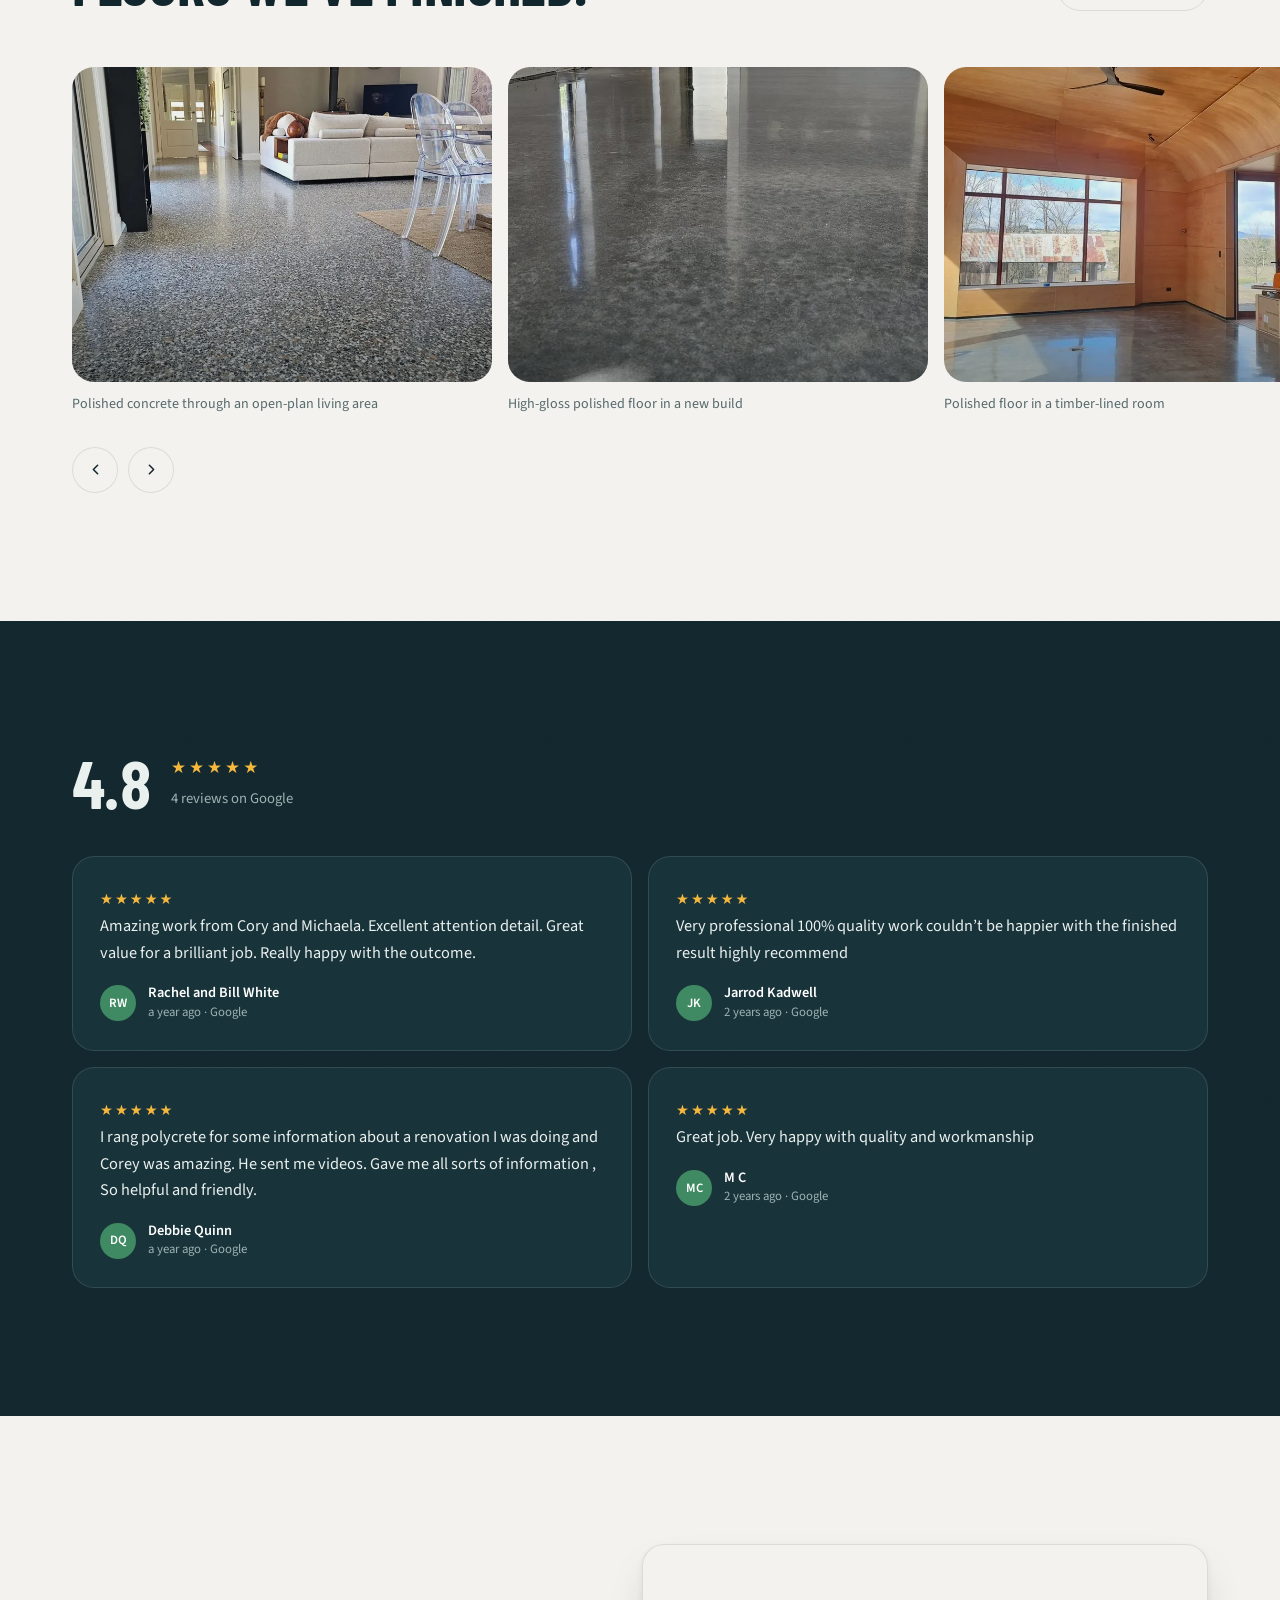
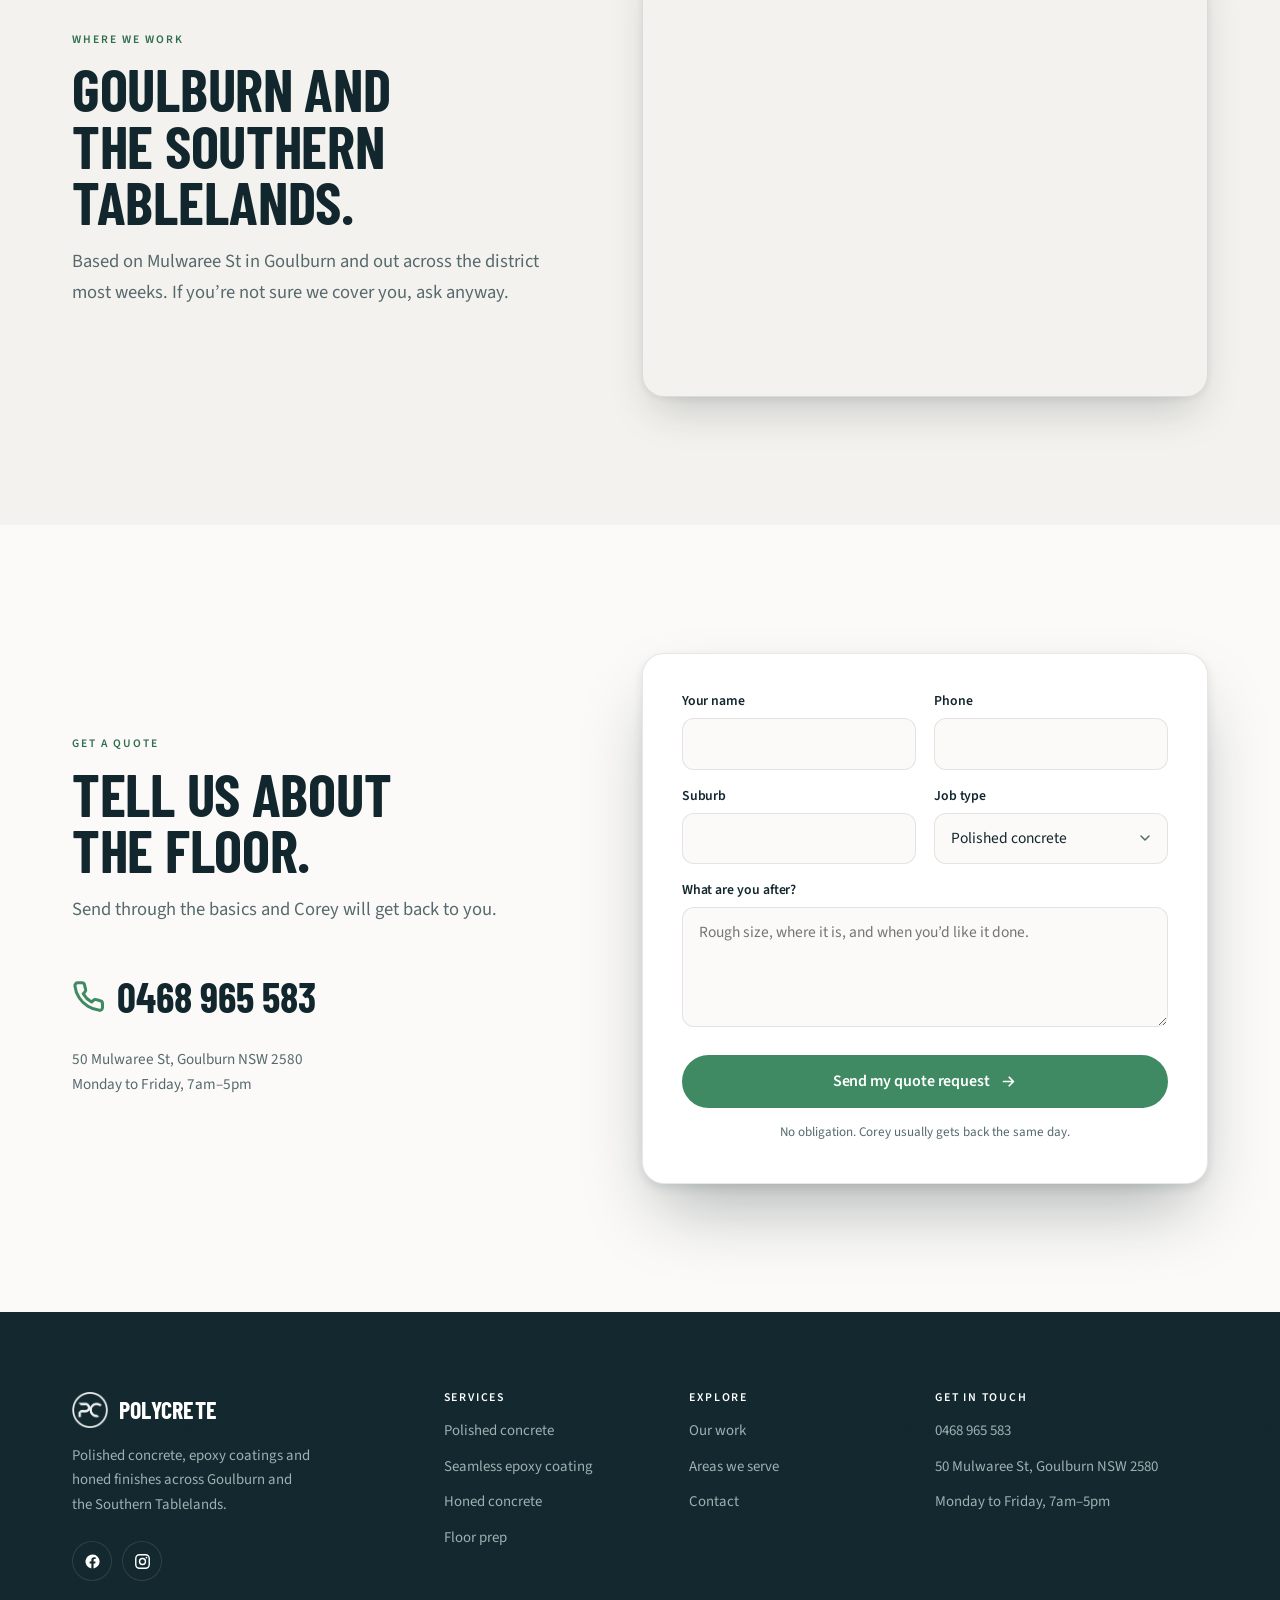
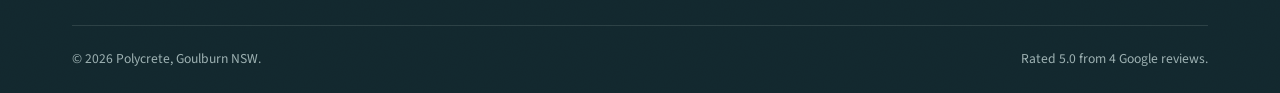
==== commit e590a1dc: "Keep 'How it's done' heading pinned above the photo through all steps Co-Authored-By: Claude Sonnet " ====
--- a/index.html
+++ b/index.html
@@ -14,7 +14,7 @@
 <link rel="preload" href="assets/fonts/barlow-condensed-latin-700-normal.woff2" as="font" type="font/woff2" crossorigin>
 <link rel="preload" href="assets/fonts/source-sans-3-latin-400-normal.woff2" as="font" type="font/woff2" crossorigin>
 <link rel="preload" href="assets/fonts/mr-dafoe-latin-400-normal.woff2" as="font" type="font/woff2" crossorigin>
-<link rel="stylesheet" href="assets/css/site.css?v=pass-lock-v13">
+<link rel="stylesheet" href="assets/css/site.css?v=pass-lock-v14">
 <script>document.documentElement.className='js'</script>
 <script>addEventListener('pagereveal',function(e){var t=e.viewTransition;if(!t)return;var d=document.documentElement;d.classList.add('vt-wait');window.__vtDone=t.finished.then(function(){},function(){}).then(function(){d.classList.remove('vt-wait')})})</script>
 <script type="application/ld+json">
@@ -307,6 +307,6 @@
   <a class="btn btn-primary" href="tel:+61468965583"><svg viewBox="0 0 24 24" fill="none" stroke="currentColor" stroke-width="2.2" stroke-linecap="round" stroke-linejoin="round" aria-hidden="true"><path d="M22 16.9v3a2 2 0 0 1-2.2 2 19.8 19.8 0 0 1-8.6-3.1 19.5 19.5 0 0 1-6-6A19.8 19.8 0 0 1 2.1 4.2 2 2 0 0 1 4.1 2h3a2 2 0 0 1 2 1.7c.1 1 .4 1.9.7 2.8a2 2 0 0 1-.5 2.1L8.1 9.9a16 16 0 0 0 6 6l1.3-1.2a2 2 0 0 1 2.1-.5c.9.3 1.8.6 2.8.7a2 2 0 0 1 1.7 2z"/></svg> Call now</a>
   <a class="btn btn-ghost" href="contact.html#quote" data-quote>Get a quote</a>
 </div>
-<script src="assets/js/site.js?v=pass-lock-v13"></script>
+<script src="assets/js/site.js?v=pass-lock-v14"></script>
 </body>
 </html>
--- a/assets/css/site.css
+++ b/assets/css/site.css
@@ -418,8 +418,12 @@
 /* Desktop: one pinned stage. The photo sits centred on the page, the step text sits on
    the photo, and the section is tall enough to give each step one screen of scroll. */
 @media (min-width:861px){
-  .pass-grid{--n:3;--ph:min(76svh,740px);--pw:min(1160px,100%);
-    --T:calc(var(--hdr) + (100svh - var(--hdr) - var(--ph)) / 2);
+  .pass-wrap{--ph:min(76svh,740px);--pw:min(1160px,100%);
+    --T:calc(var(--hdr) + (100svh - var(--hdr) - var(--ph)) / 2)}
+  /* the heading stays pinned above the photo for the whole section */
+  .pass .eyebrow{position:sticky;top:max(calc(var(--hdr) + 12px),calc(var(--T) - 52px));z-index:5;
+    width:var(--pw);margin-left:auto;margin-right:auto;padding-left:0}
+  .pass-grid{--n:3;
     display:grid;grid-template-columns:minmax(0,1fr);gap:0;
     height:calc(var(--ph) + (var(--n) - 1) * 100svh)}
   .pass-side{grid-area:1/1;position:relative;z-index:1}
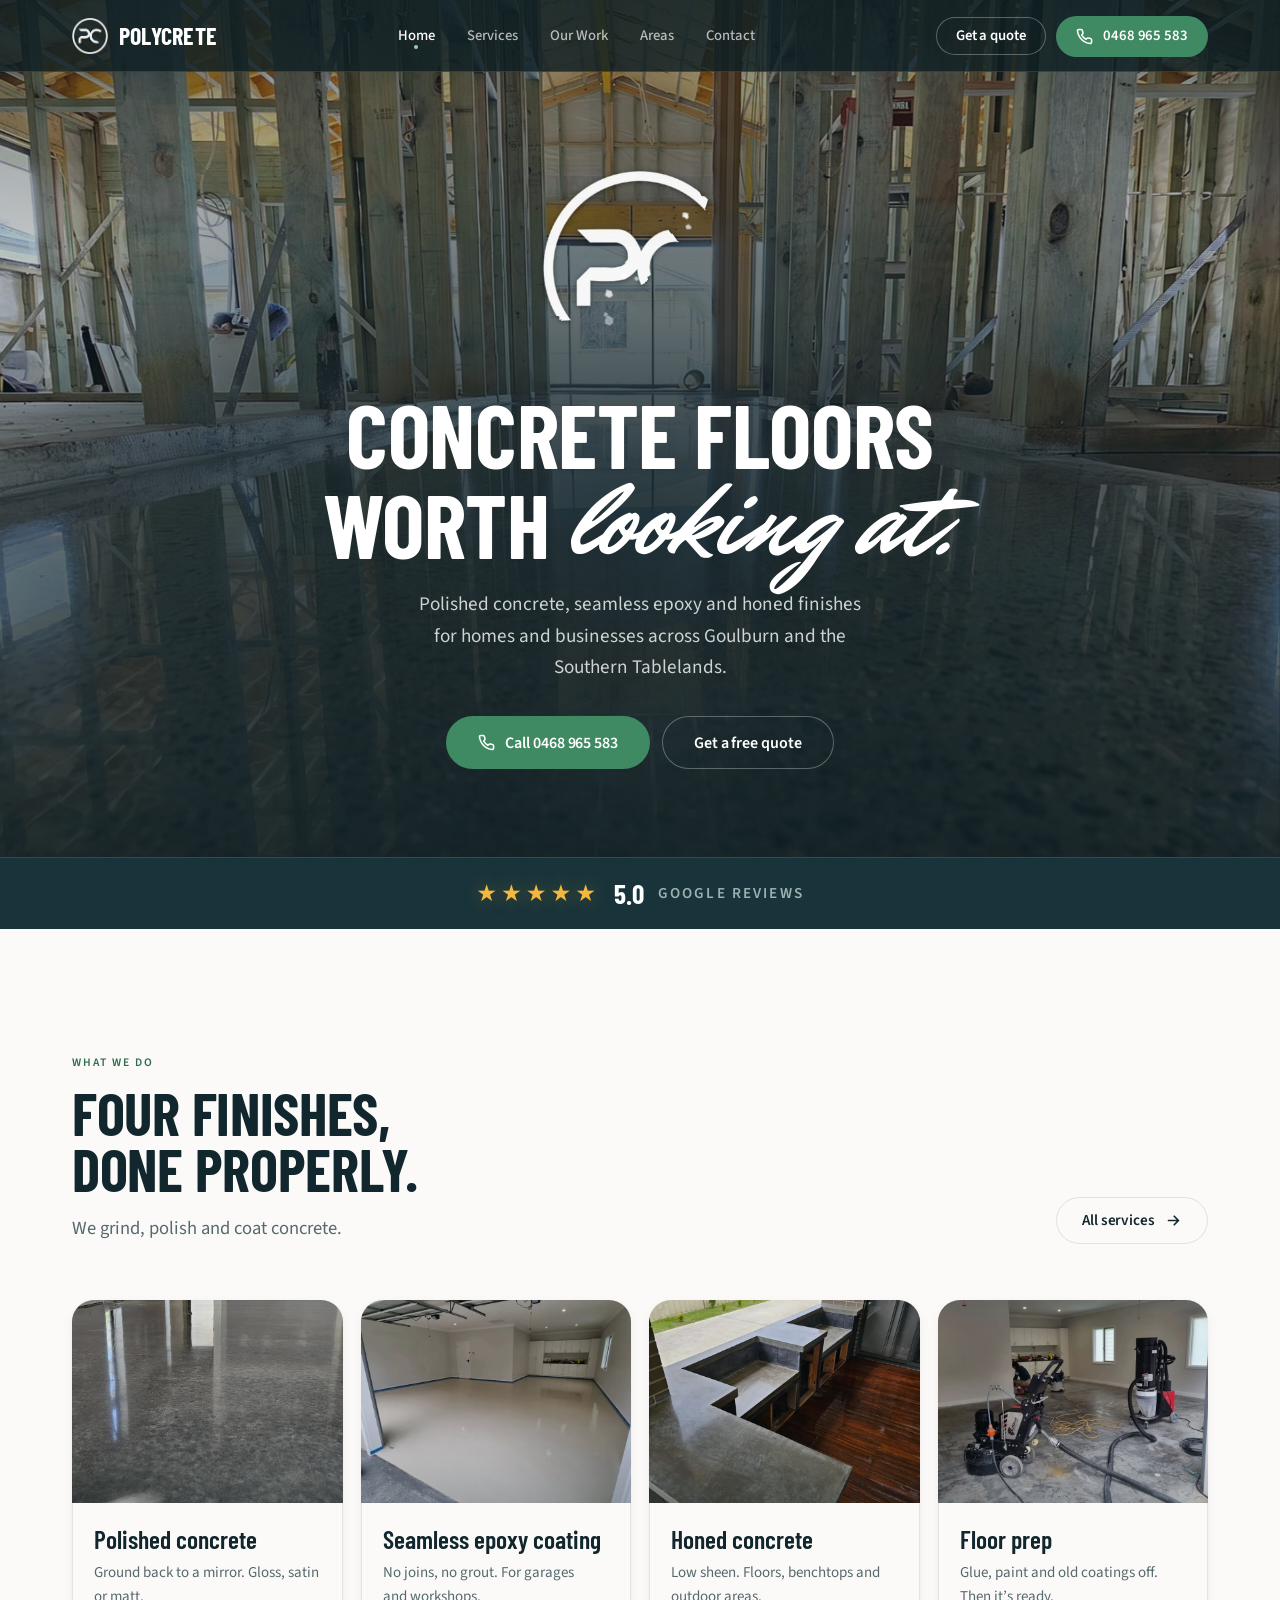
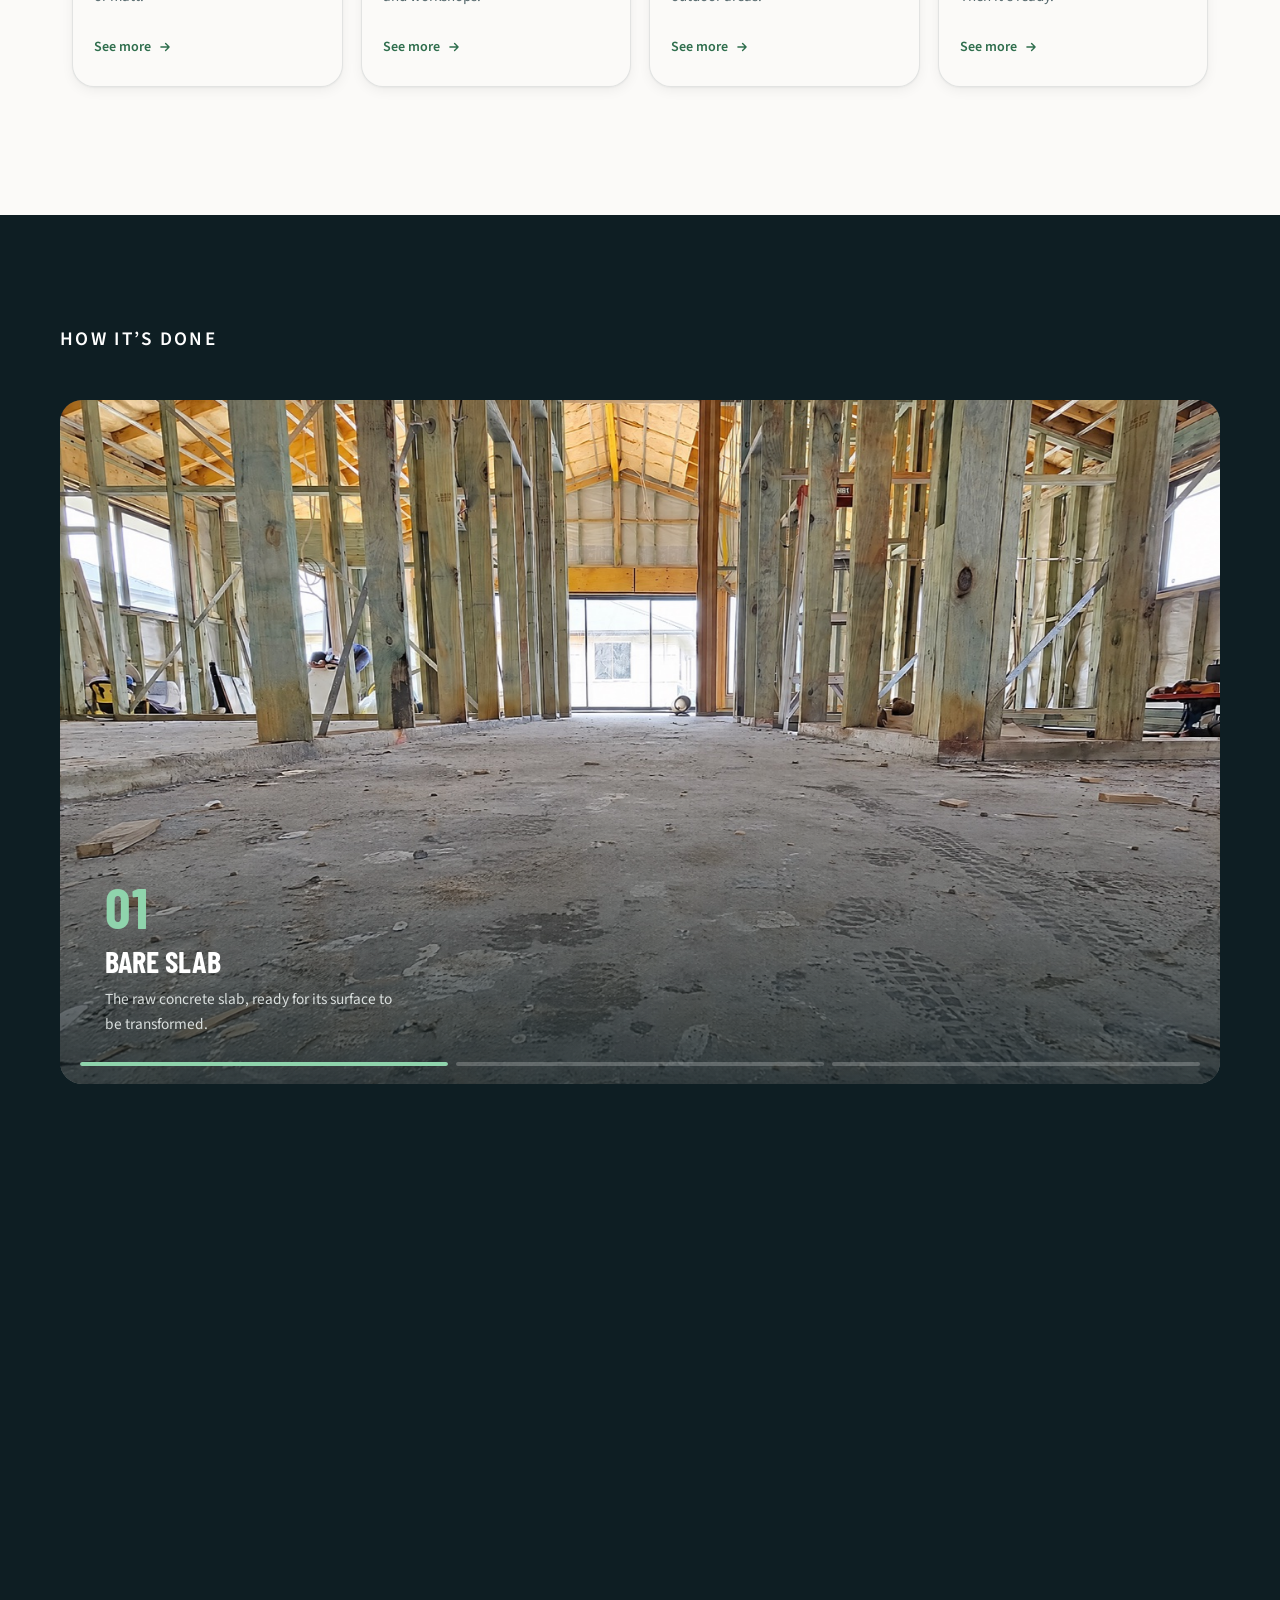
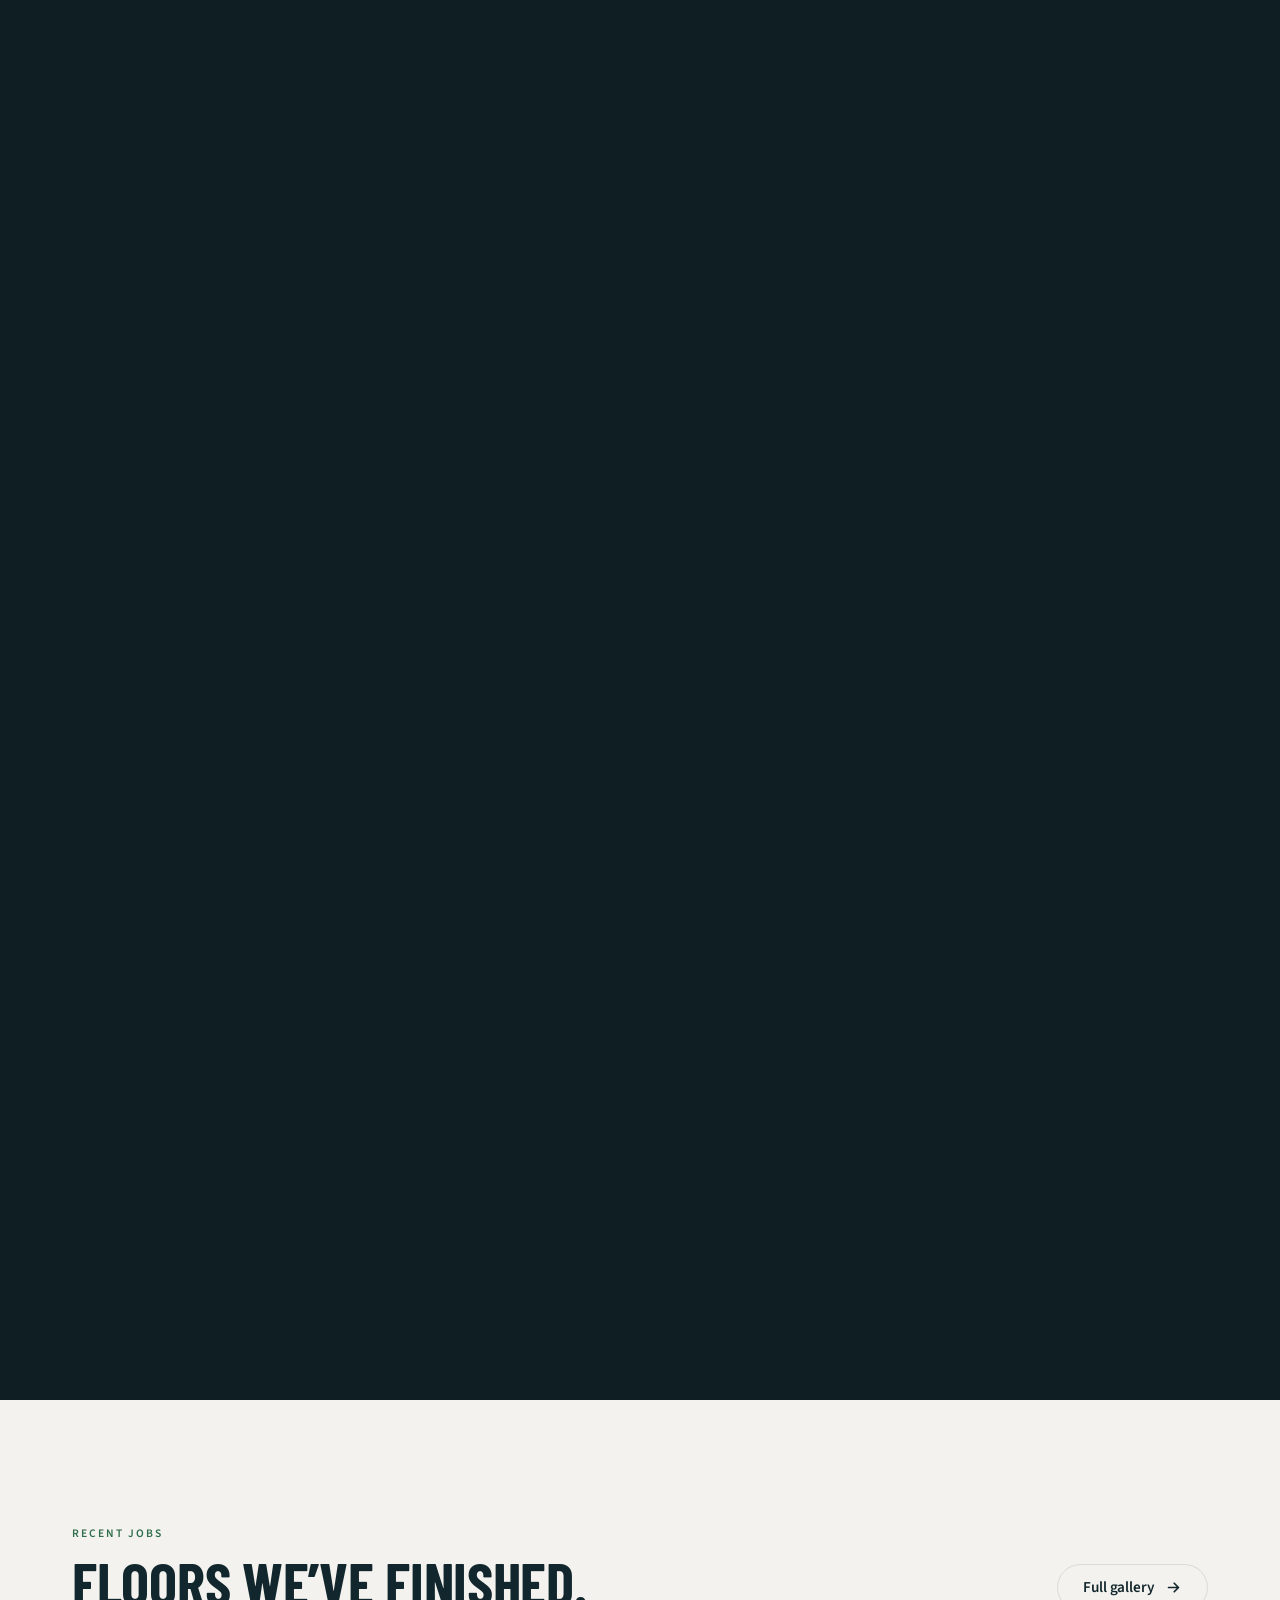
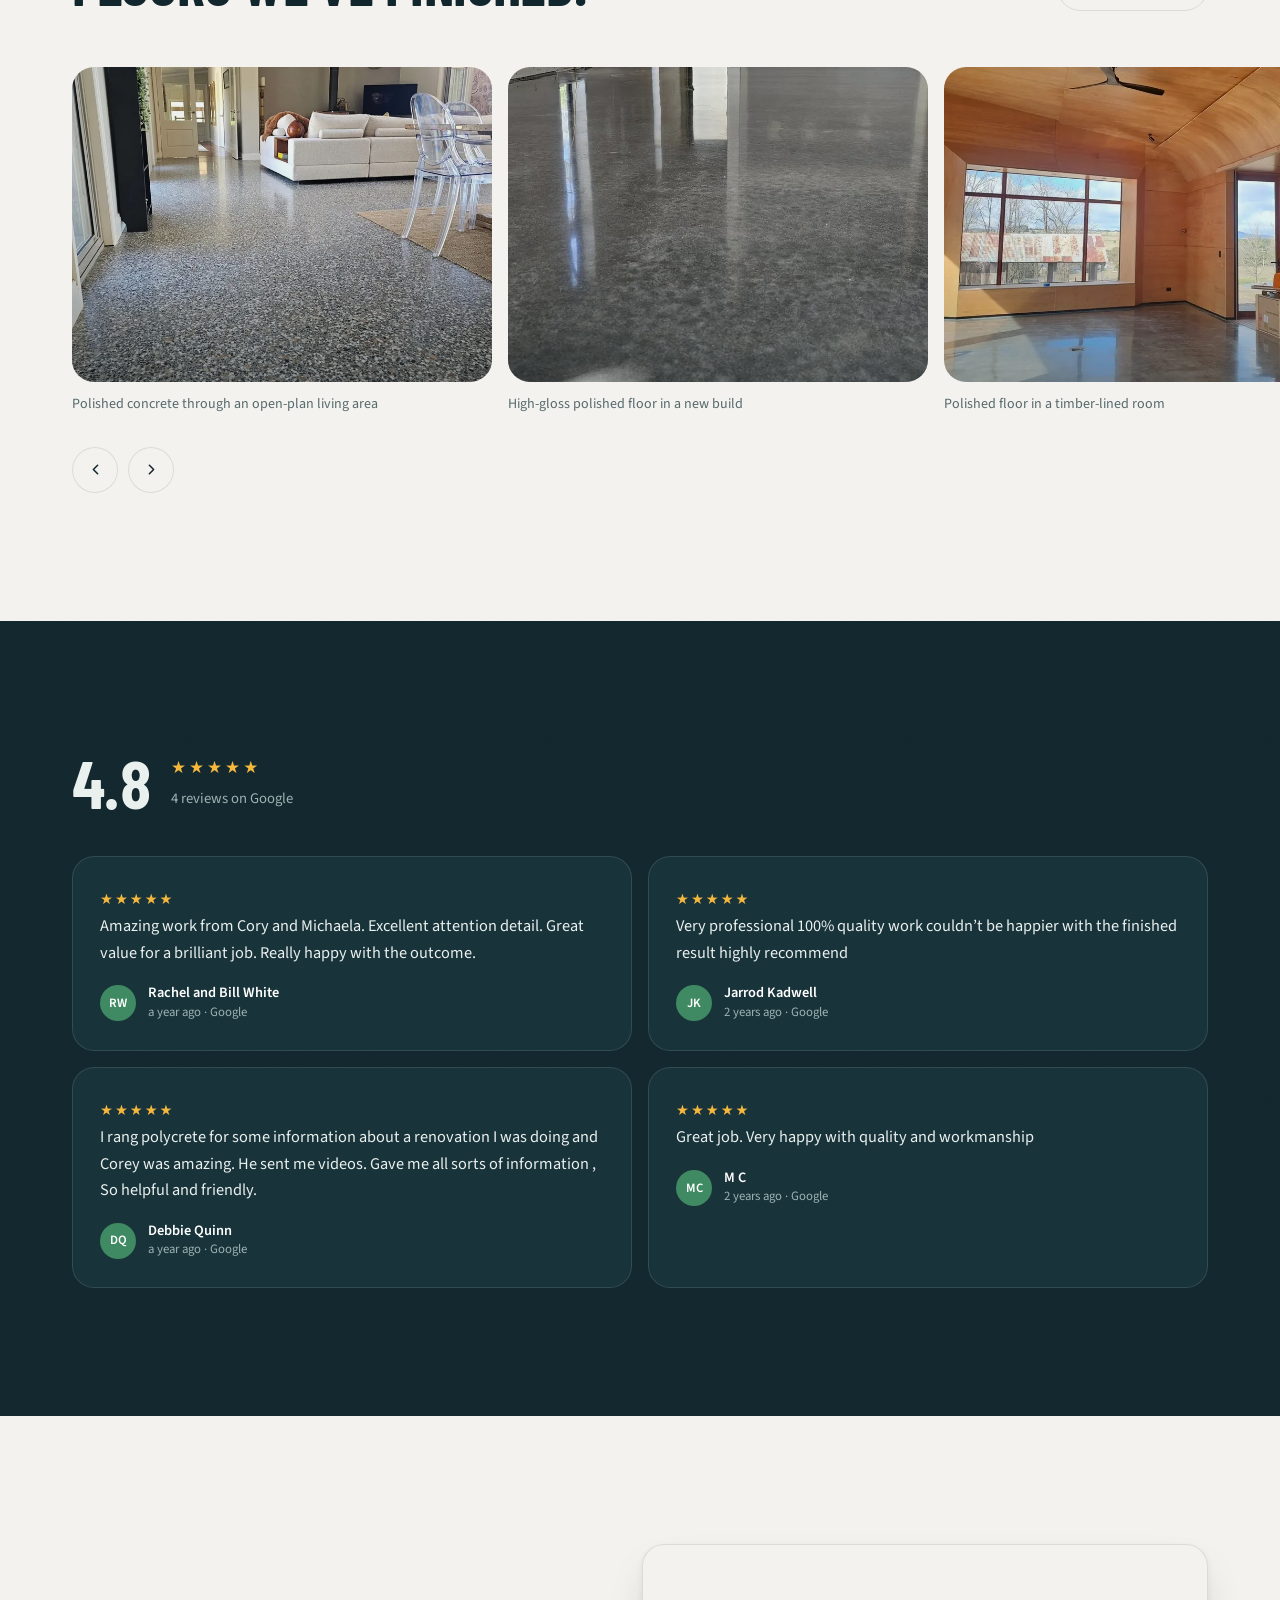
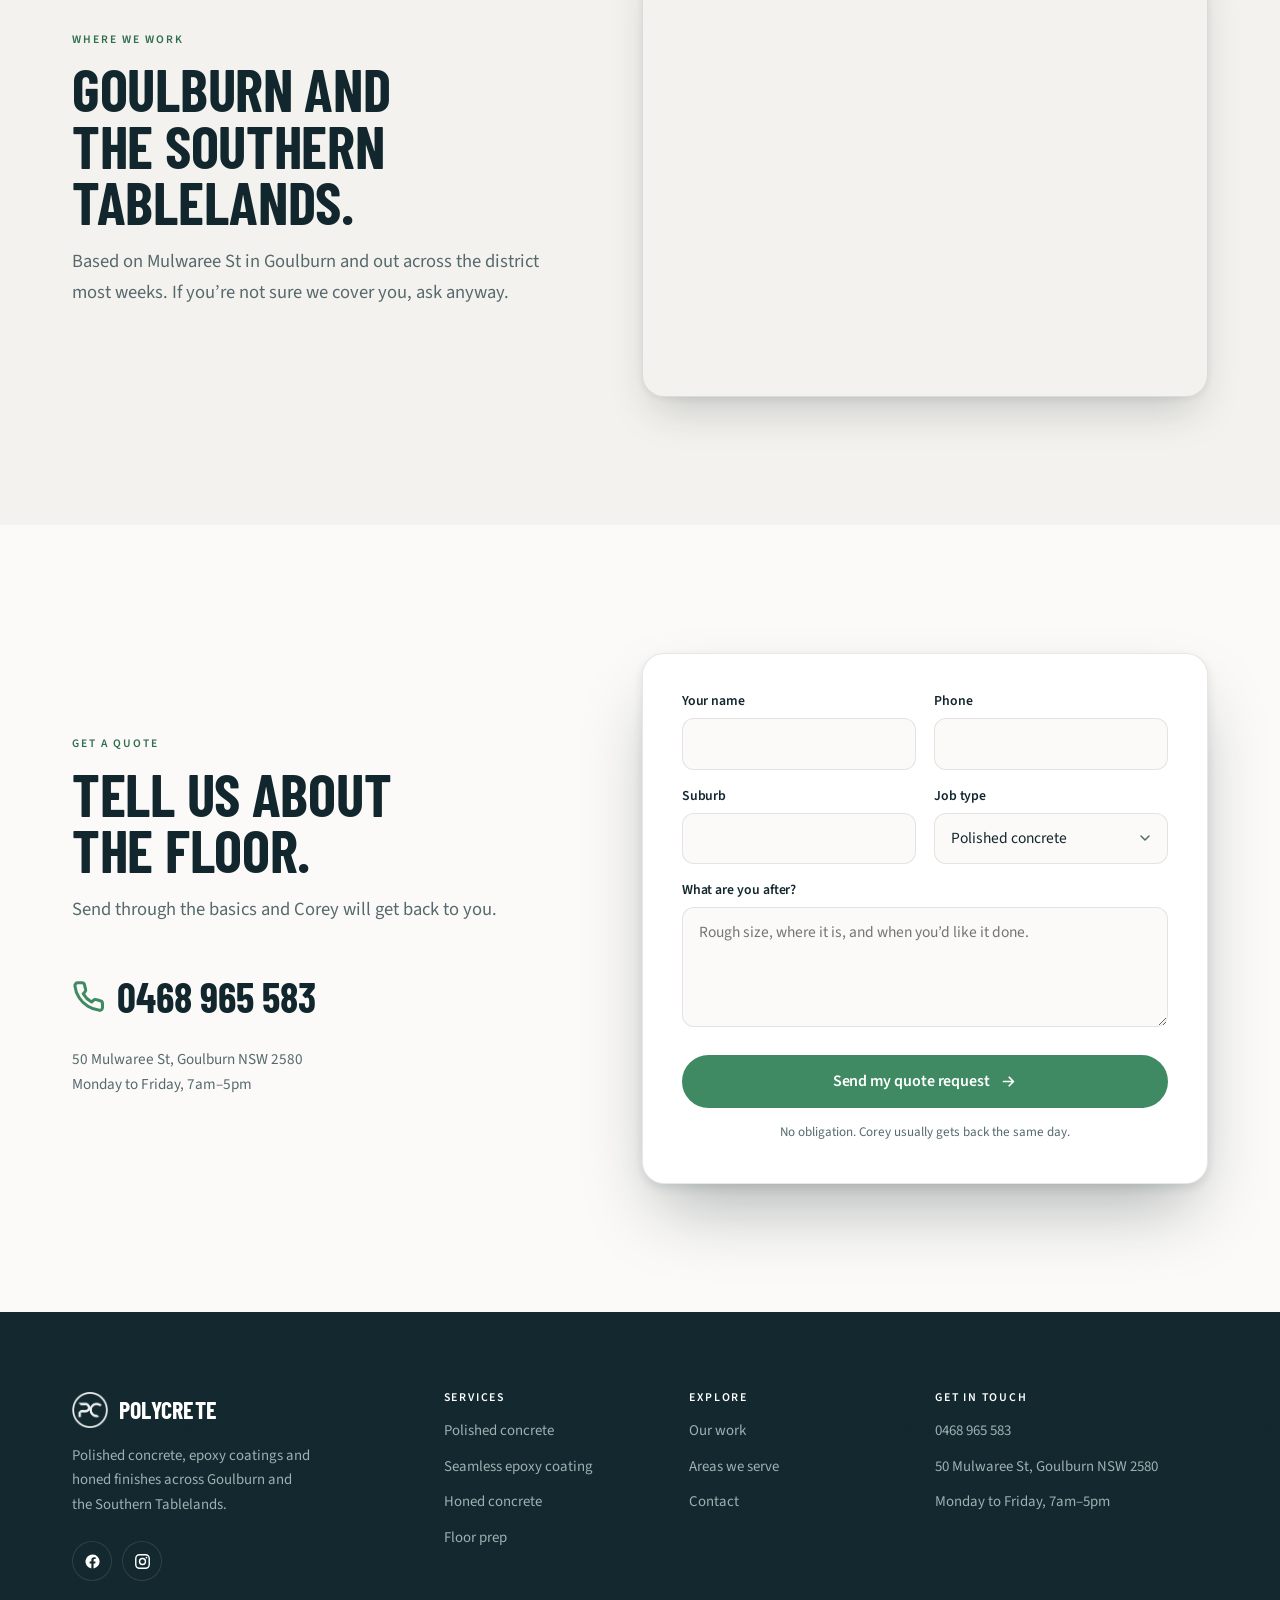
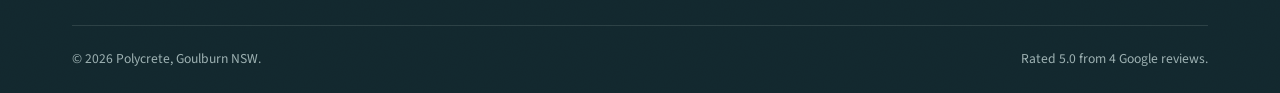
==== commit 4a577975: "Process lock: quicker glide, sequential progress bars, queued steps, cached layout reads Co-Authored" ====
--- a/index.html
+++ b/index.html
@@ -14,7 +14,7 @@
 <link rel="preload" href="assets/fonts/barlow-condensed-latin-700-normal.woff2" as="font" type="font/woff2" crossorigin>
 <link rel="preload" href="assets/fonts/source-sans-3-latin-400-normal.woff2" as="font" type="font/woff2" crossorigin>
 <link rel="preload" href="assets/fonts/mr-dafoe-latin-400-normal.woff2" as="font" type="font/woff2" crossorigin>
-<link rel="stylesheet" href="assets/css/site.css?v=pass-lock-v14">
+<link rel="stylesheet" href="assets/css/site.css?v=pass-lock-v15">
 <script>document.documentElement.className='js'</script>
 <script>addEventListener('pagereveal',function(e){var t=e.viewTransition;if(!t)return;var d=document.documentElement;d.classList.add('vt-wait');window.__vtDone=t.finished.then(function(){},function(){}).then(function(){d.classList.remove('vt-wait')})})</script>
 <script type="application/ld+json">
@@ -307,6 +307,6 @@
   <a class="btn btn-primary" href="tel:+61468965583"><svg viewBox="0 0 24 24" fill="none" stroke="currentColor" stroke-width="2.2" stroke-linecap="round" stroke-linejoin="round" aria-hidden="true"><path d="M22 16.9v3a2 2 0 0 1-2.2 2 19.8 19.8 0 0 1-8.6-3.1 19.5 19.5 0 0 1-6-6A19.8 19.8 0 0 1 2.1 4.2 2 2 0 0 1 4.1 2h3a2 2 0 0 1 2 1.7c.1 1 .4 1.9.7 2.8a2 2 0 0 1-.5 2.1L8.1 9.9a16 16 0 0 0 6 6l1.3-1.2a2 2 0 0 1 2.1-.5c.9.3 1.8.6 2.8.7a2 2 0 0 1 1.7 2z"/></svg> Call now</a>
   <a class="btn btn-ghost" href="contact.html#quote" data-quote>Get a quote</a>
 </div>
-<script src="assets/js/site.js?v=pass-lock-v14"></script>
+<script src="assets/js/site.js?v=pass-lock-v15"></script>
 </body>
 </html>
--- a/assets/css/site.css
+++ b/assets/css/site.css
@@ -405,15 +405,15 @@
 .pass-panel::after{content:'';position:absolute;inset:0;z-index:2;pointer-events:none;
   background:linear-gradient(to top,rgba(14,30,35,.7),transparent 45%)}
 .pass-image{position:absolute;inset:0;z-index:0;display:block;width:100%;height:100%;object-fit:cover;
-  object-position:center 58%;opacity:0;transition:opacity 0s linear 1s}
+  object-position:center 58%;opacity:0;transition:opacity 0s linear .45s}
 /* the incoming photo fades in over the outgoing one, which holds until it is covered,
    so nothing moves or dips: it just looks like the floor changing */
-.pass-image.on{z-index:1;opacity:1;transition:opacity 1s ease-out}
+.pass-image.on{z-index:1;opacity:1;transition:opacity .45s ease-out}
 .pass-meter{position:absolute;z-index:3;left:20px;right:20px;bottom:18px;display:flex;gap:8px}
 .pass-meter-segment{display:block;flex:1;height:4px;border-radius:4px;background:rgba(255,255,255,.22);overflow:hidden}
 .pass-meter i{display:block;width:100%;height:100%;border-radius:inherit;background:var(--accent-soft);
-  transform:scaleX(0);transform-origin:left center;transition:transform .7s ease-out}
-.pass-meter i.on{transform:scaleX(1)}
+  transform:scaleX(var(--f,0));transform-origin:left center}
+.pass-meter-segment:first-child i{--f:1}
 
 /* Desktop: one pinned stage. The photo sits centred on the page, the step text sits on
    the photo, and the section is tall enough to give each step one screen of scroll. */
@@ -433,14 +433,14 @@
     width:var(--pw);height:var(--ph);margin:0 auto;pointer-events:none}
   .pass-step{position:absolute;left:0;right:0;bottom:48px;min-height:0;
     padding:0 clamp(28px,3.5vw,56px);opacity:0;transform:translate3d(0,14px,0);
-    transition:opacity .6s ease,transform .8s cubic-bezier(.2,.8,.2,1)}
+    transition:opacity .4s ease,transform .55s cubic-bezier(.2,.8,.2,1)}
   .pass-step:first-child{padding-top:0}
   .pass-step.on{opacity:1;transform:none}
   .pass-number{font-size:clamp(2.8rem,4.4vw,4.4rem)}
   .pass-step .pass-detail{color:rgba(234,240,238,.9);max-width:40ch}
   /* a touch larger than the frame so the photo's edges (and anything stamped on them) stay out of view;
      it drifts slightly as you scroll between steps */
-  .pass-image{transform:translate3d(0,calc((var(--p,0) - var(--i,0)) * -22px),0) scale(1.09)}
+  .pass-image{will-change:transform,opacity;transform:translate3d(0,calc((var(--p,0) - var(--i,0)) * -22px),0) scale(1.09)}
 }
 
 /* ==========================================================================
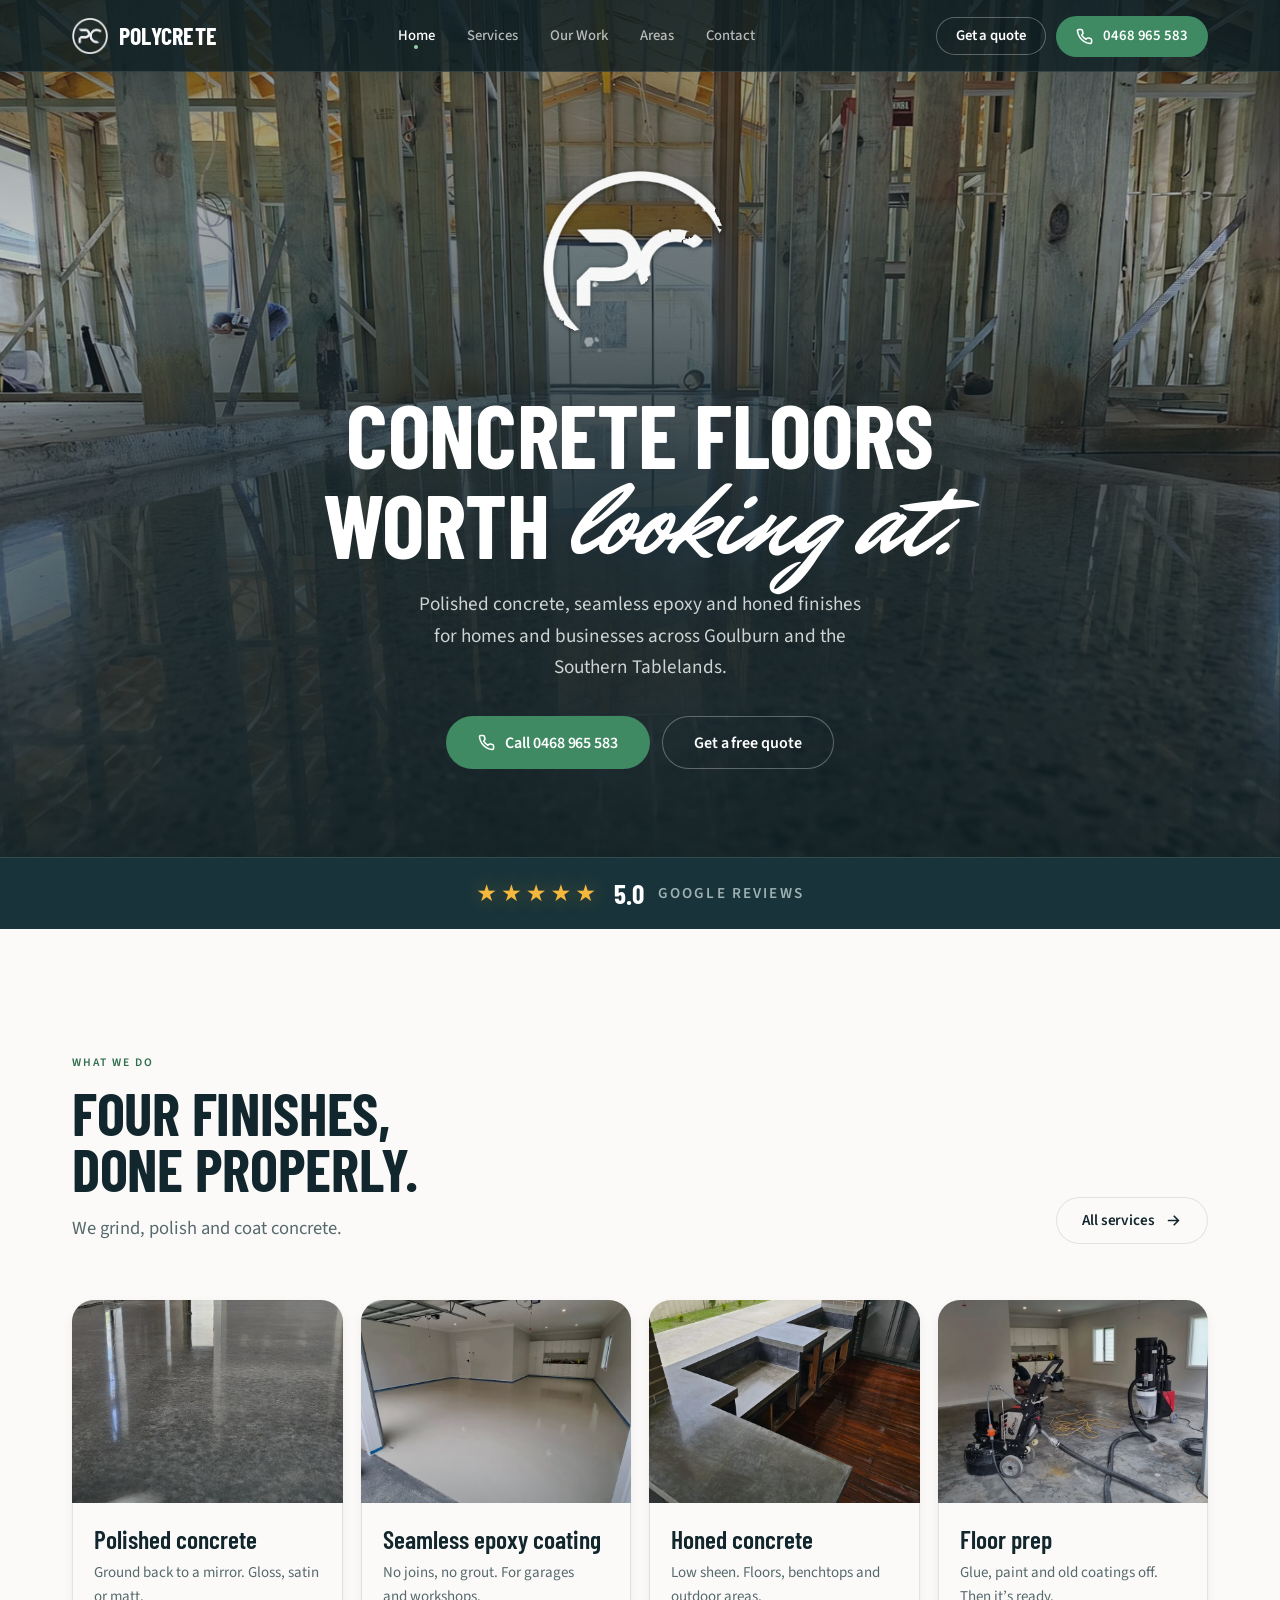
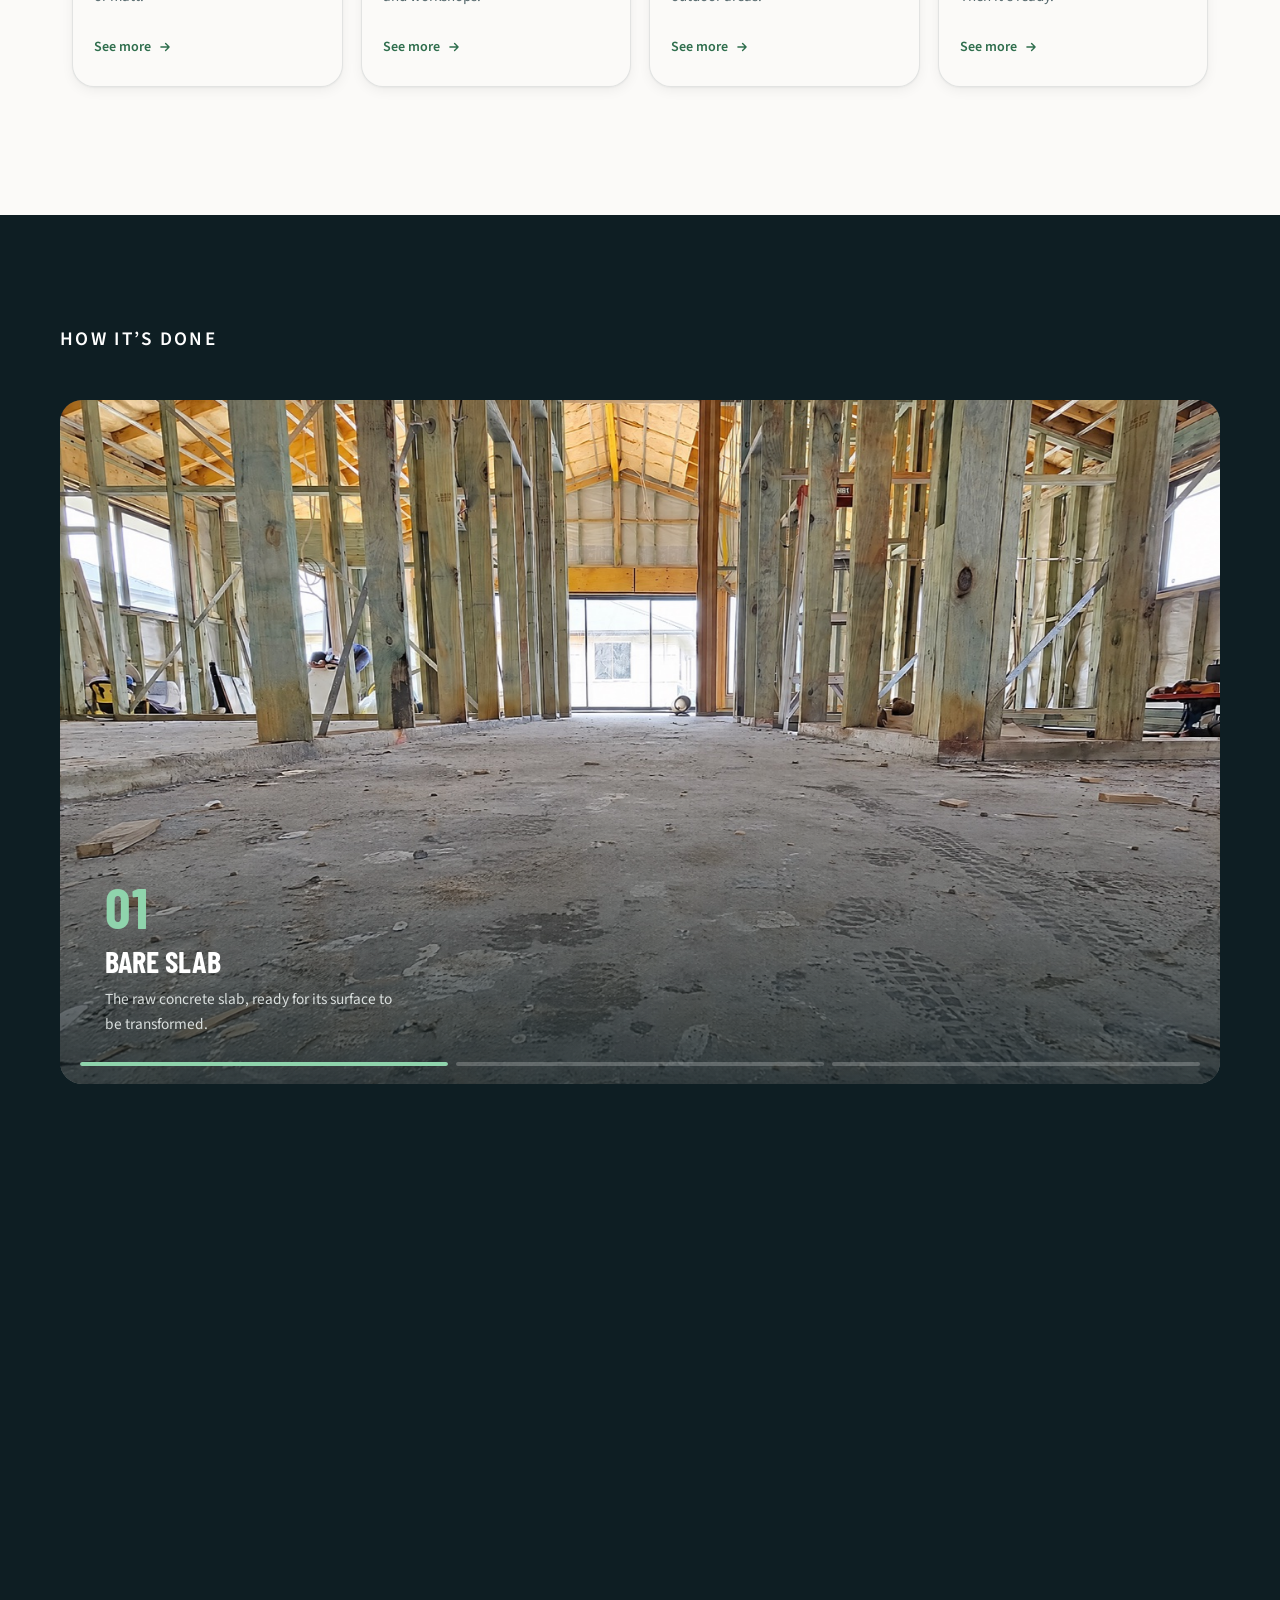
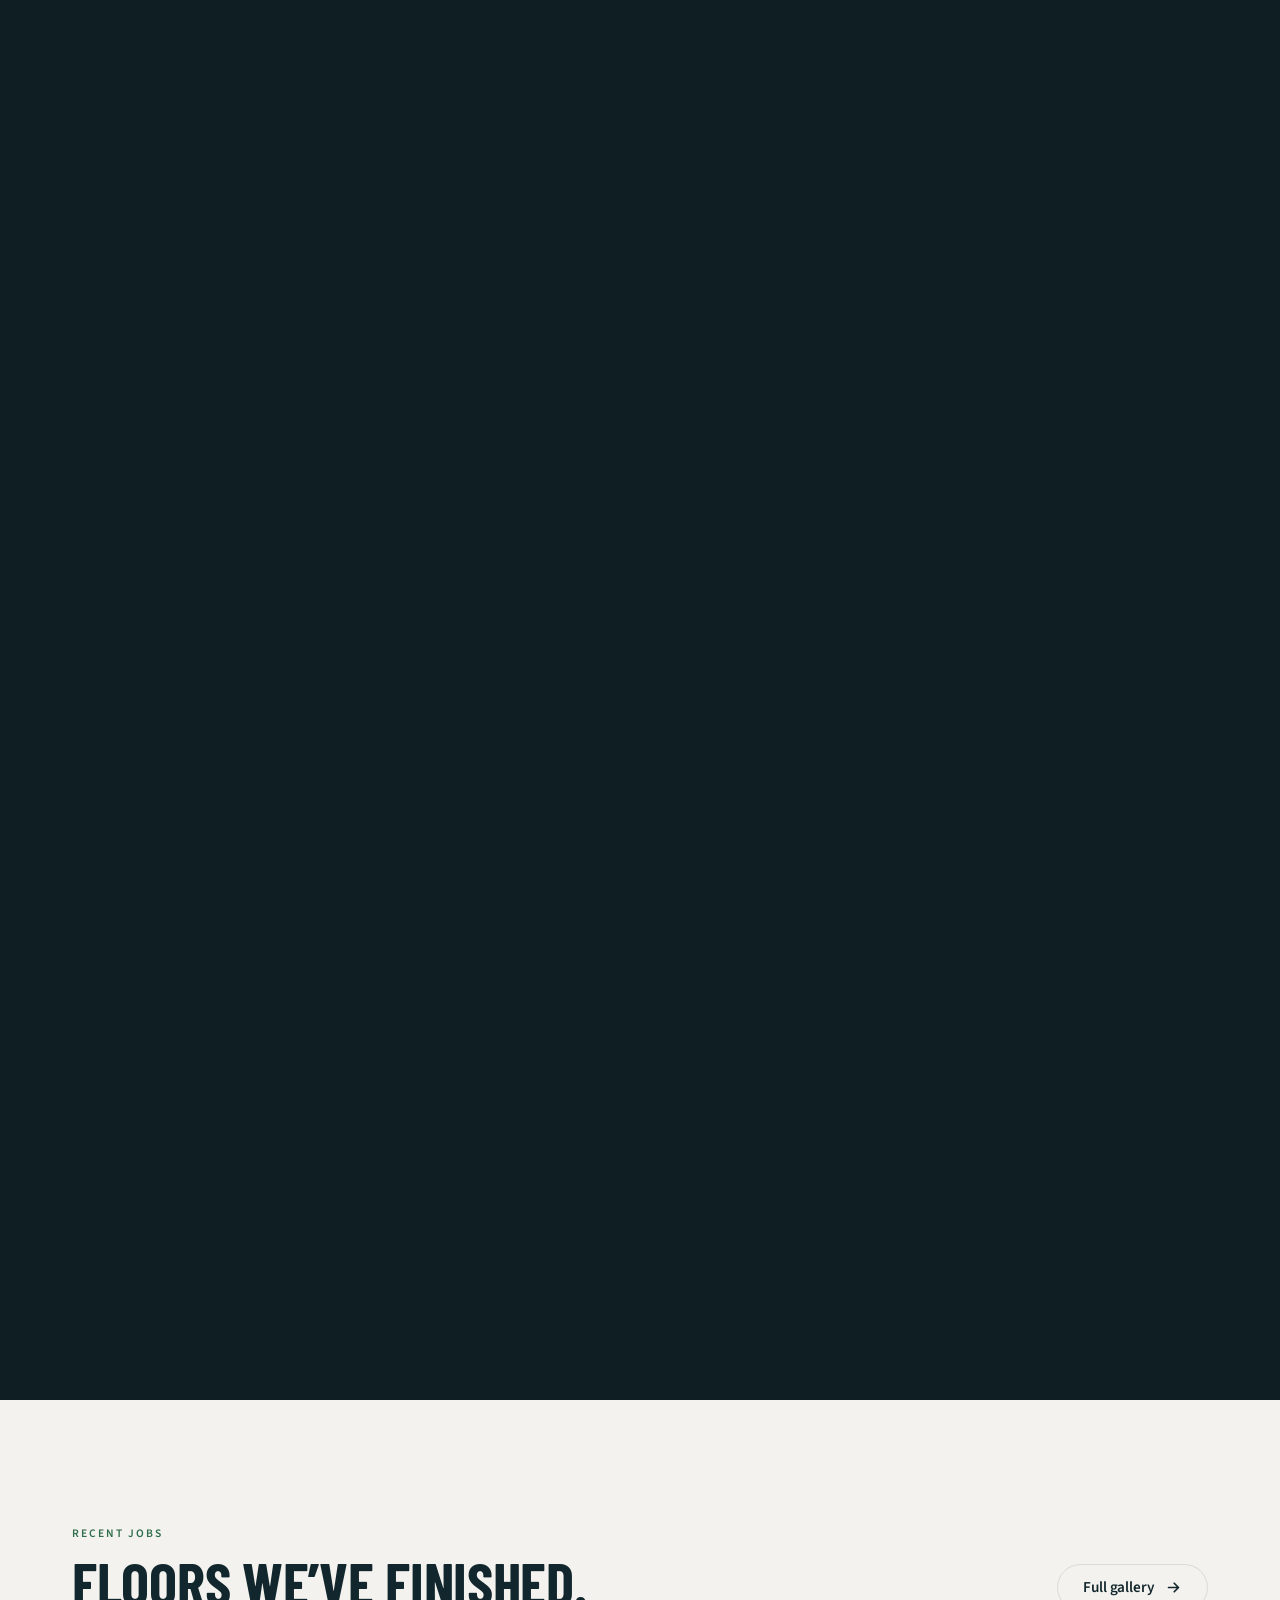
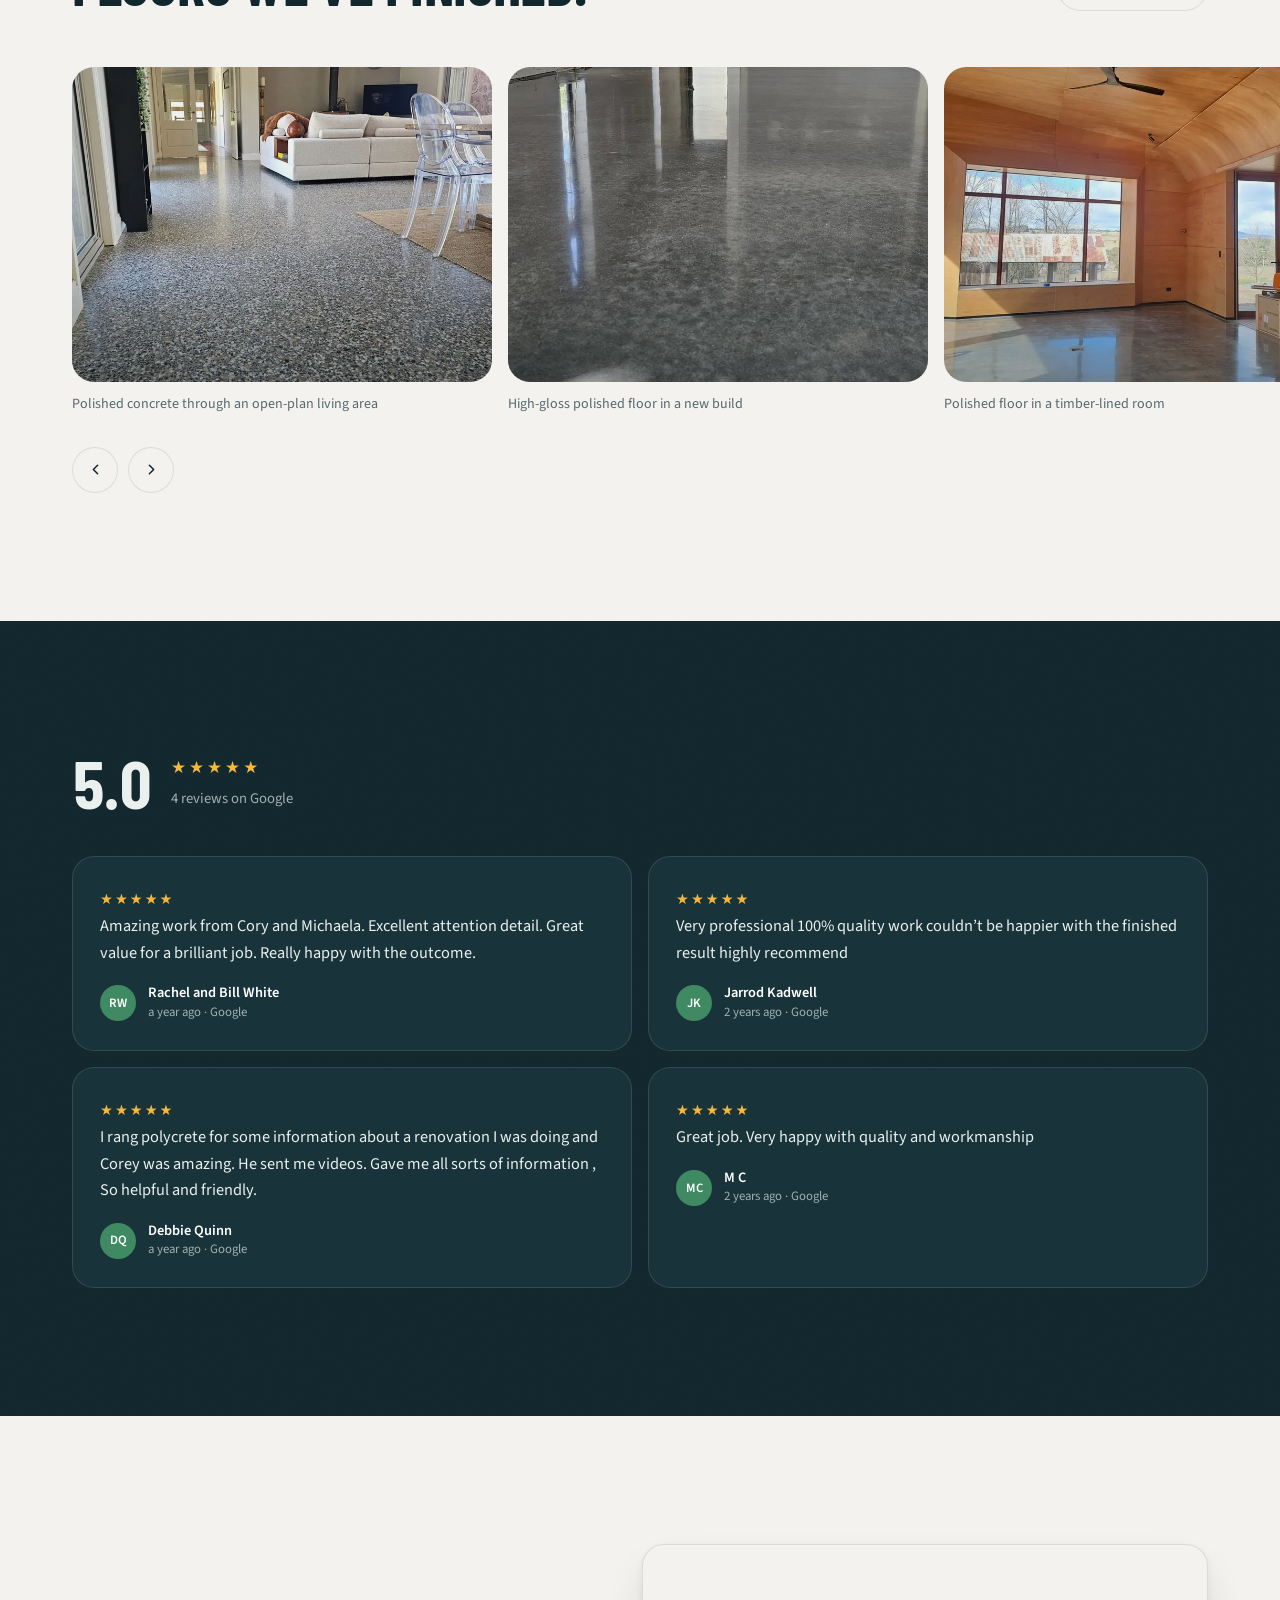
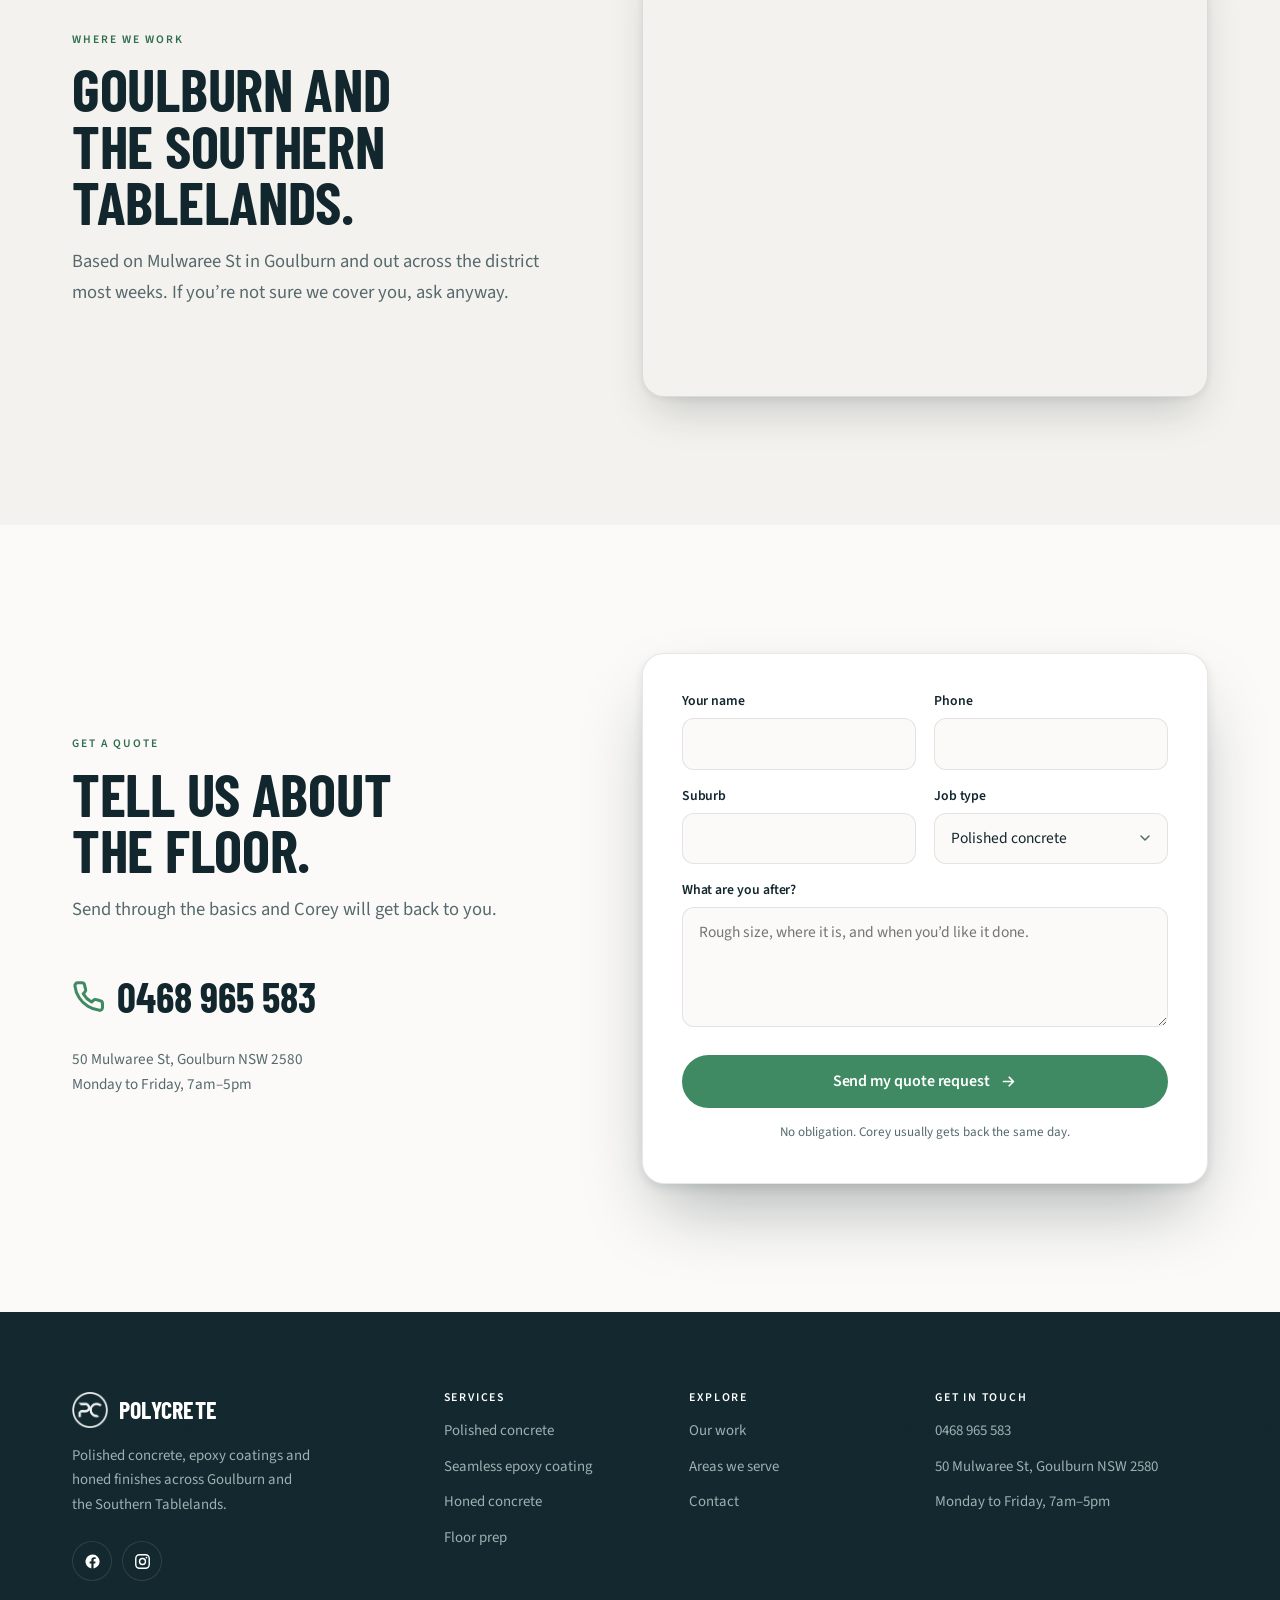
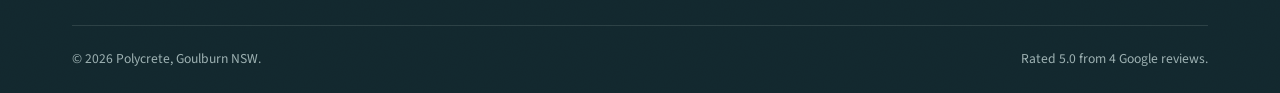
==== commit e8f735e5: "Process stages: switch only when bar is full, fade-only (no image or text movement) Co-Authored-By: " ====
--- a/index.html
+++ b/index.html
@@ -14,7 +14,7 @@
 <link rel="preload" href="assets/fonts/barlow-condensed-latin-700-normal.woff2" as="font" type="font/woff2" crossorigin>
 <link rel="preload" href="assets/fonts/source-sans-3-latin-400-normal.woff2" as="font" type="font/woff2" crossorigin>
 <link rel="preload" href="assets/fonts/mr-dafoe-latin-400-normal.woff2" as="font" type="font/woff2" crossorigin>
-<link rel="stylesheet" href="assets/css/site.css?v=pass-lock-v15">
+<link rel="stylesheet" href="assets/css/site.css?v=pass-lock-v16">
 <script>document.documentElement.className='js'</script>
 <script>addEventListener('pagereveal',function(e){var t=e.viewTransition;if(!t)return;var d=document.documentElement;d.classList.add('vt-wait');window.__vtDone=t.finished.then(function(){},function(){}).then(function(){d.classList.remove('vt-wait')})})</script>
 <script type="application/ld+json">
@@ -307,6 +307,6 @@
   <a class="btn btn-primary" href="tel:+61468965583"><svg viewBox="0 0 24 24" fill="none" stroke="currentColor" stroke-width="2.2" stroke-linecap="round" stroke-linejoin="round" aria-hidden="true"><path d="M22 16.9v3a2 2 0 0 1-2.2 2 19.8 19.8 0 0 1-8.6-3.1 19.5 19.5 0 0 1-6-6A19.8 19.8 0 0 1 2.1 4.2 2 2 0 0 1 4.1 2h3a2 2 0 0 1 2 1.7c.1 1 .4 1.9.7 2.8a2 2 0 0 1-.5 2.1L8.1 9.9a16 16 0 0 0 6 6l1.3-1.2a2 2 0 0 1 2.1-.5c.9.3 1.8.6 2.8.7a2 2 0 0 1 1.7 2z"/></svg> Call now</a>
   <a class="btn btn-ghost" href="contact.html#quote" data-quote>Get a quote</a>
 </div>
-<script src="assets/js/site.js?v=pass-lock-v15"></script>
+<script src="assets/js/site.js?v=pass-lock-v16"></script>
 </body>
 </html>
--- a/assets/css/site.css
+++ b/assets/css/site.css
@@ -432,15 +432,15 @@
   .pass-list{grid-area:1/1;align-self:start;position:sticky;top:var(--T);z-index:3;
     width:var(--pw);height:var(--ph);margin:0 auto;pointer-events:none}
   .pass-step{position:absolute;left:0;right:0;bottom:48px;min-height:0;
-    padding:0 clamp(28px,3.5vw,56px);opacity:0;transform:translate3d(0,14px,0);
-    transition:opacity .4s ease,transform .55s cubic-bezier(.2,.8,.2,1)}
+    padding:0 clamp(28px,3.5vw,56px);opacity:0;
+    transition:opacity .2s ease}
   .pass-step:first-child{padding-top:0}
-  .pass-step.on{opacity:1;transform:none}
+  .pass-step.on{opacity:1;transition:opacity .3s ease .2s}
   .pass-number{font-size:clamp(2.8rem,4.4vw,4.4rem)}
   .pass-step .pass-detail{color:rgba(234,240,238,.9);max-width:40ch}
   /* a touch larger than the frame so the photo's edges (and anything stamped on them) stay out of view;
-     it drifts slightly as you scroll between steps */
-  .pass-image{will-change:transform,opacity;transform:translate3d(0,calc((var(--p,0) - var(--i,0)) * -22px),0) scale(1.09)}
+     it never moves: stages only cross-fade, as if the floor itself is changing */
+  .pass-image{will-change:opacity;transform:scale(1.09)}
 }
 
 /* ==========================================================================
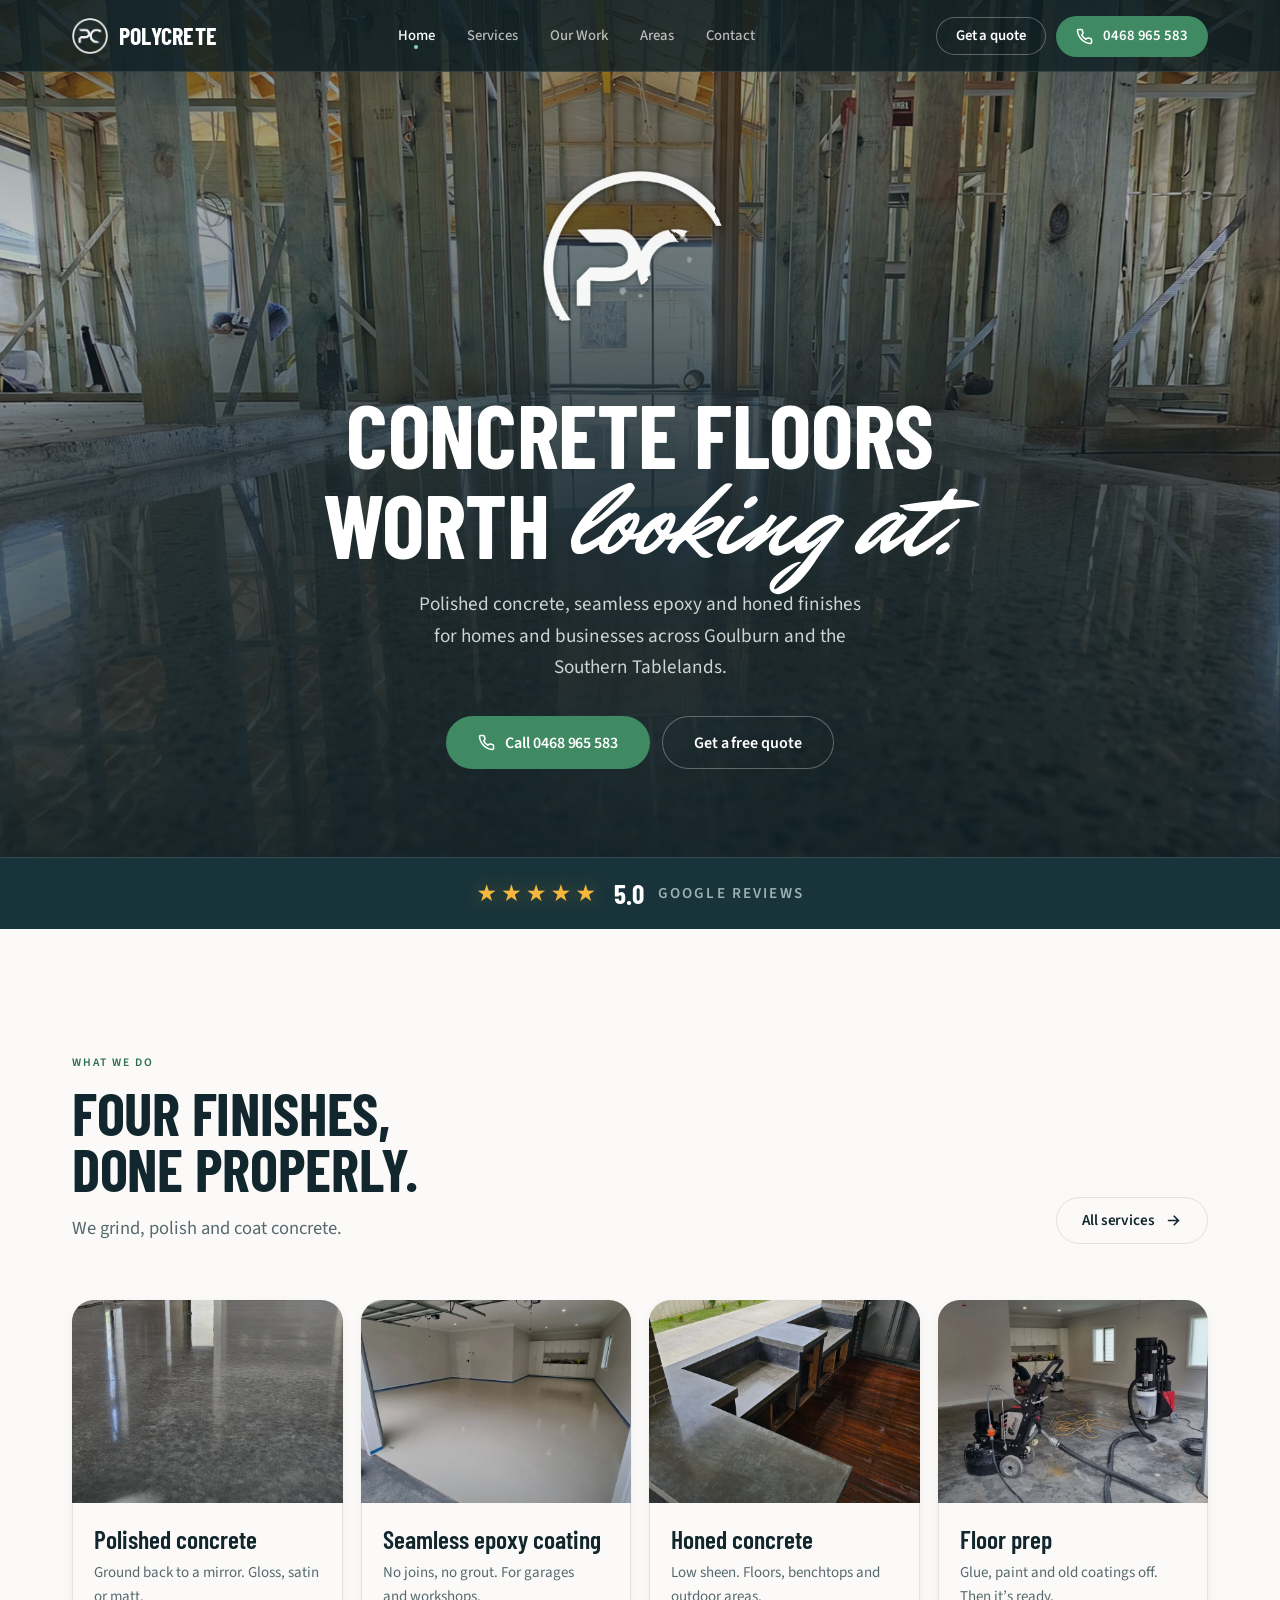
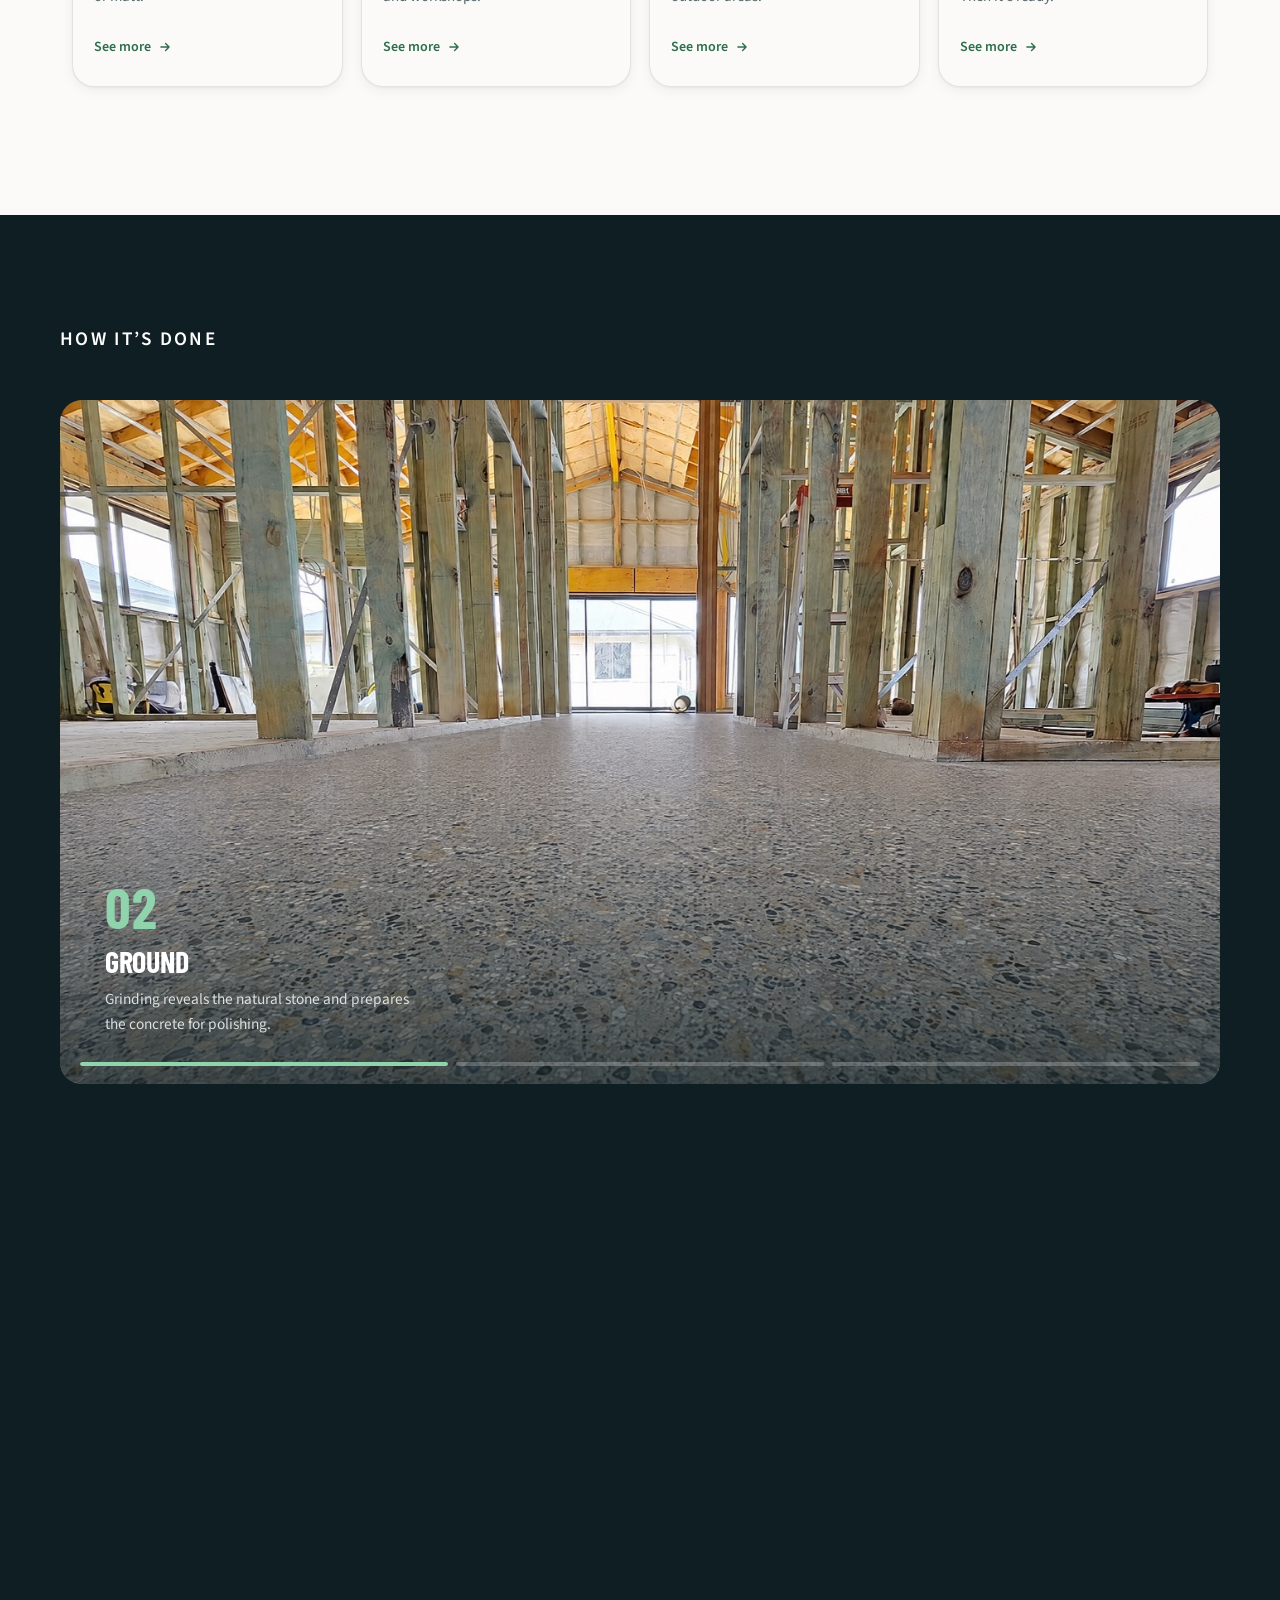
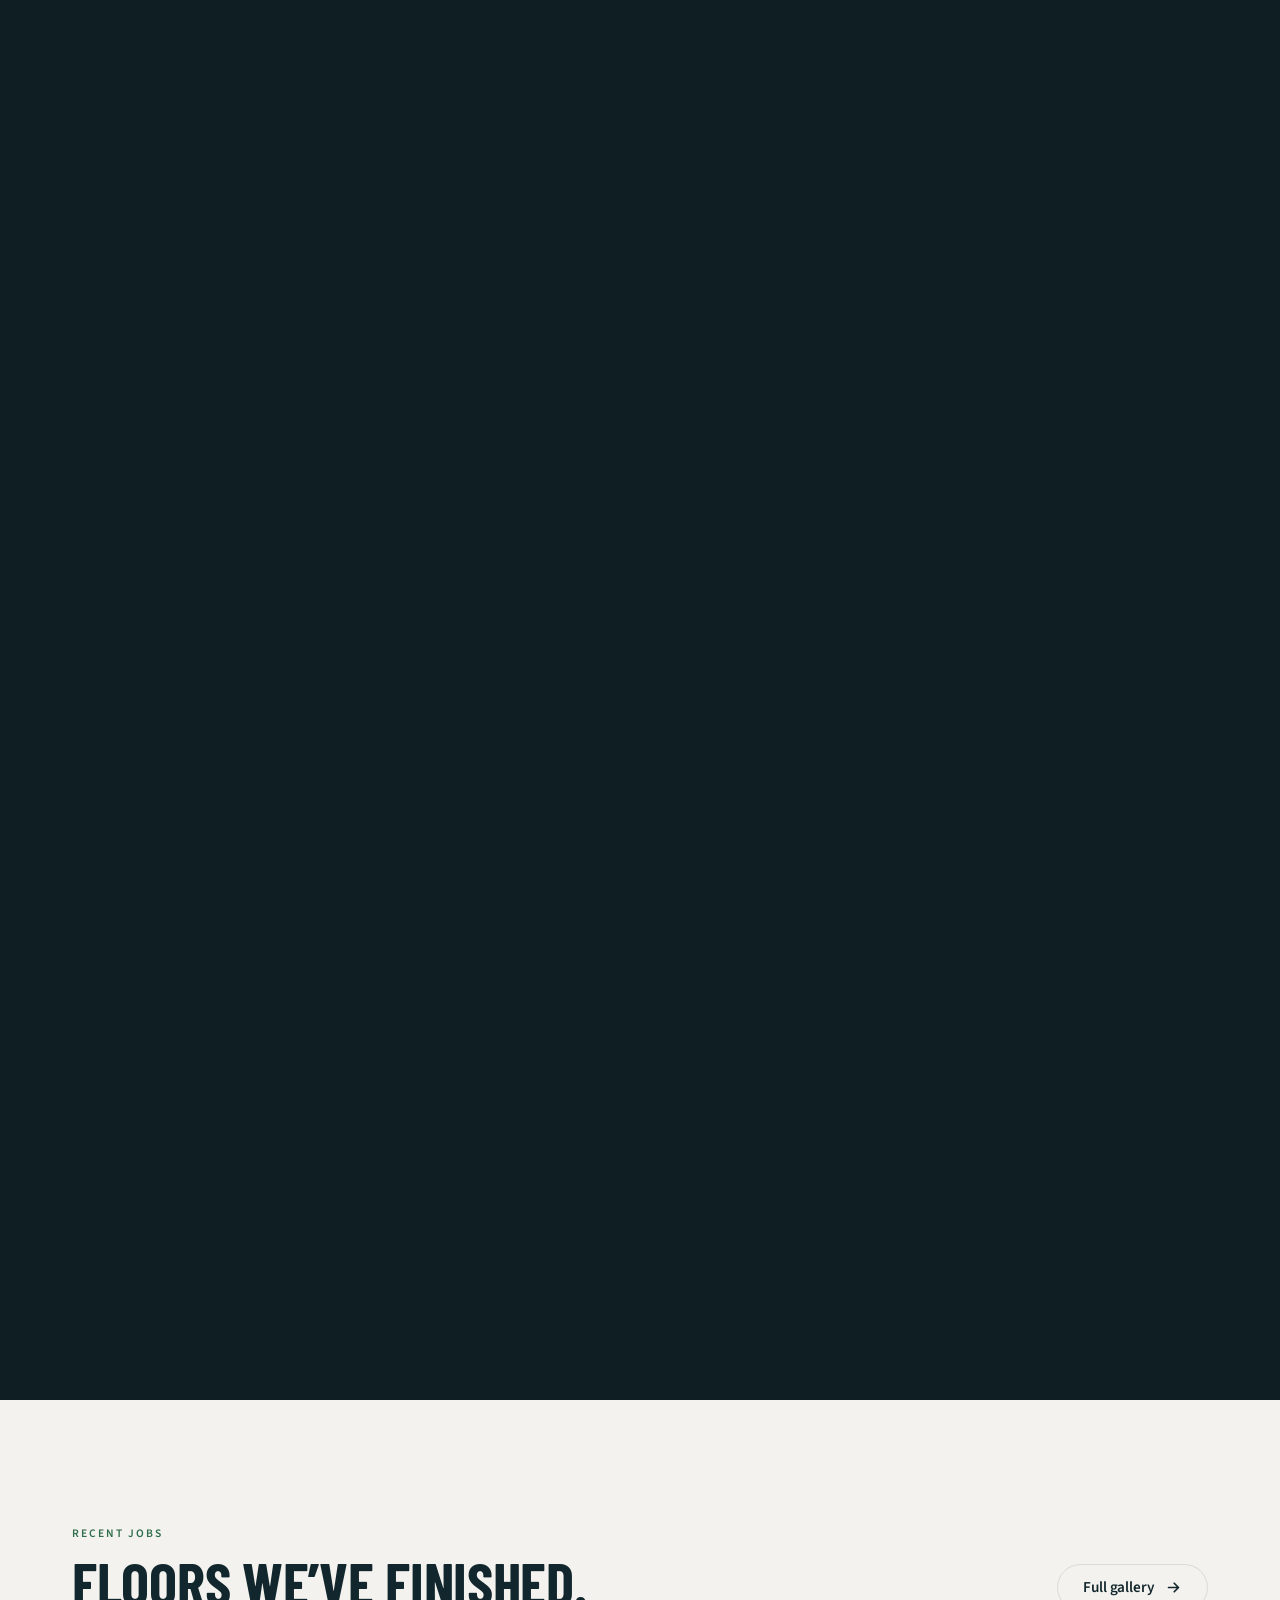
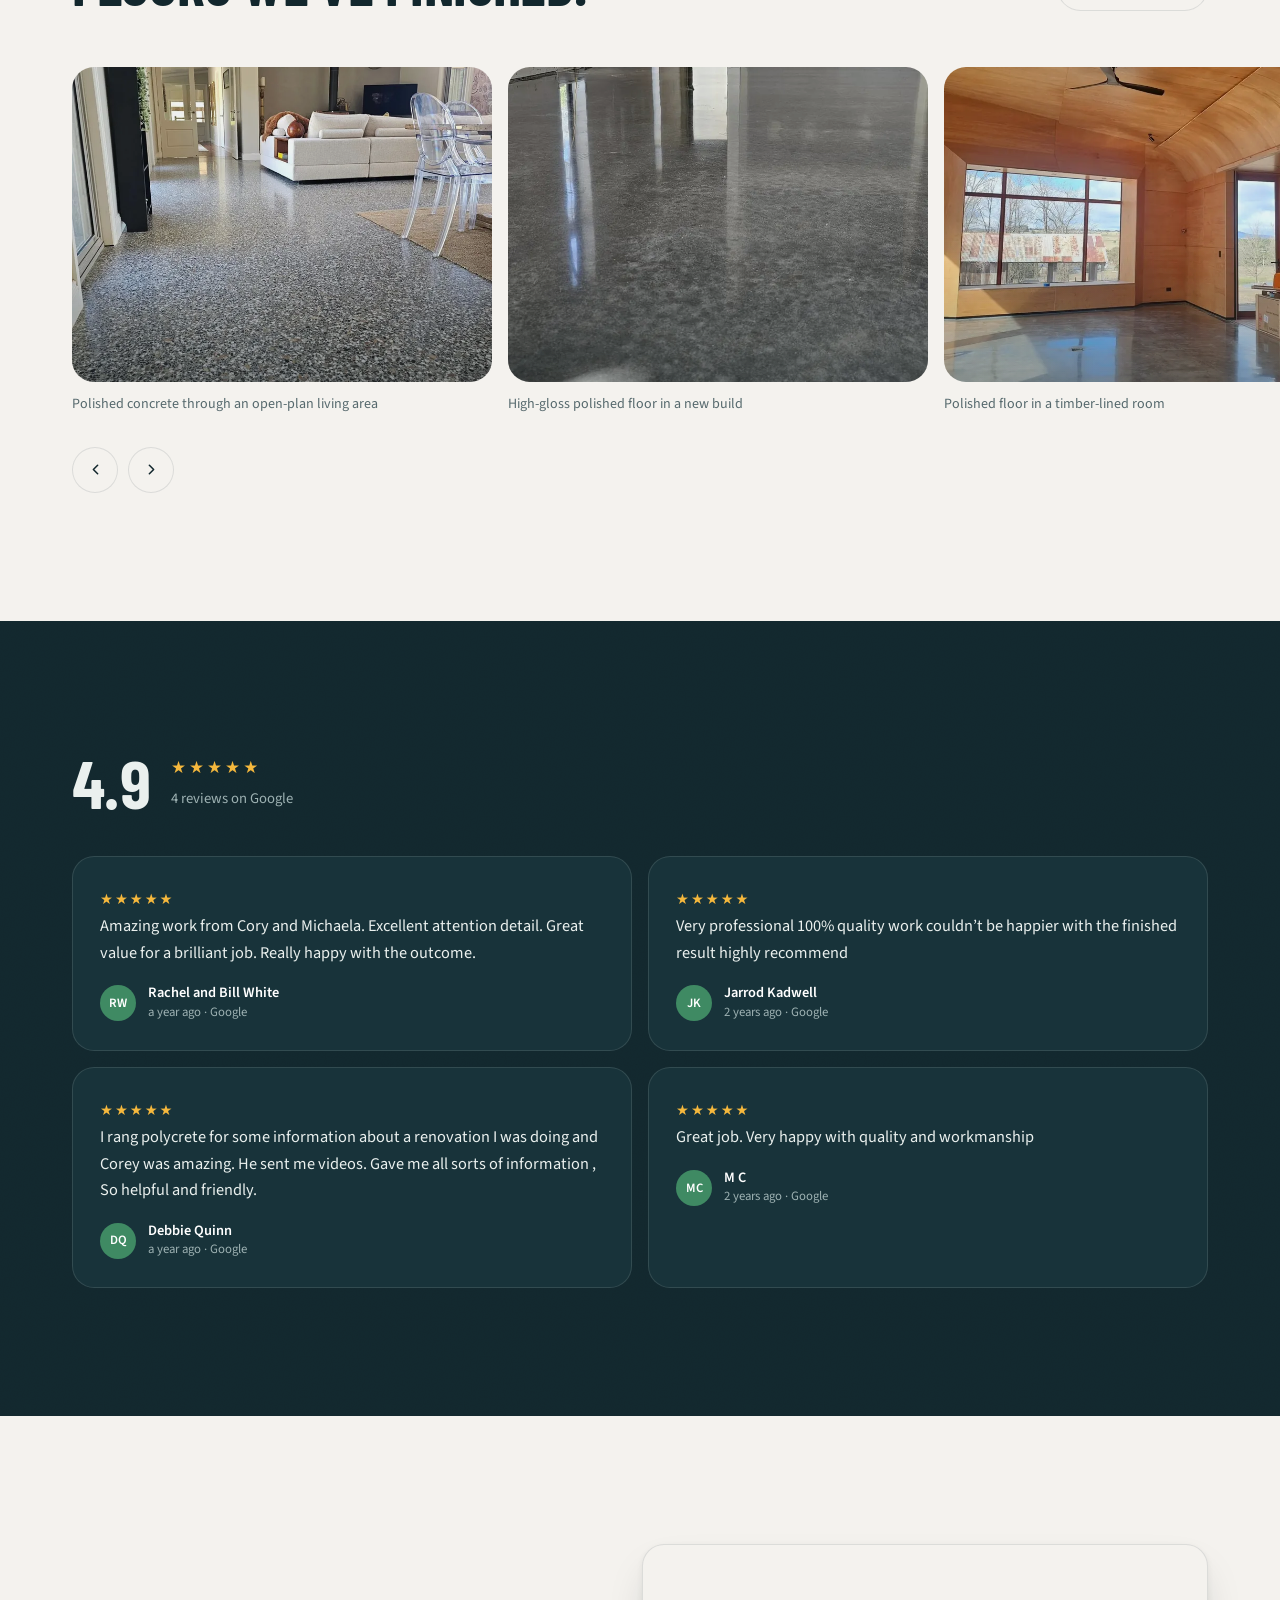
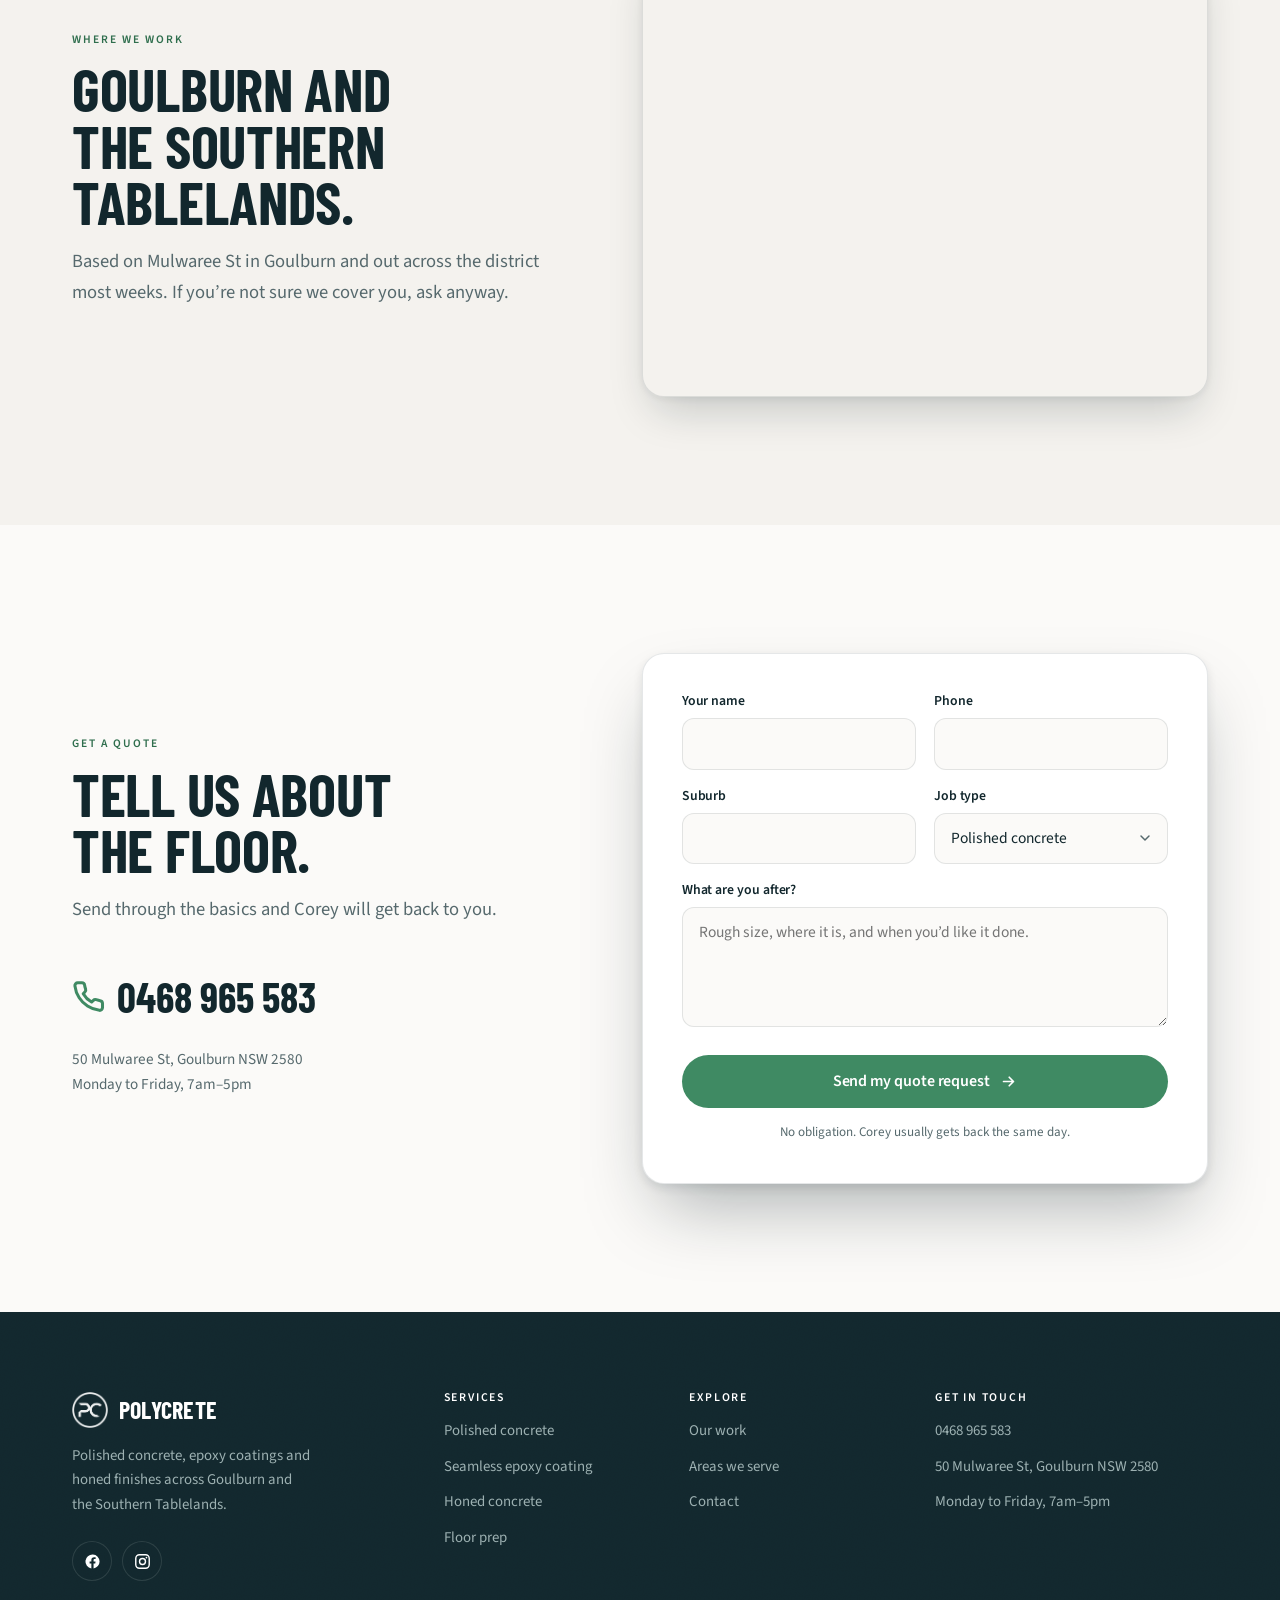
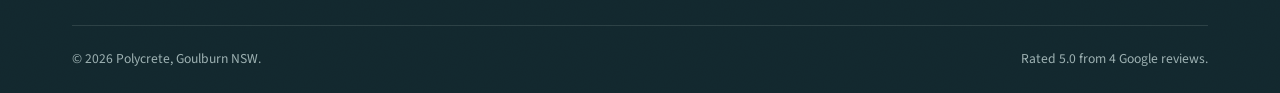
==== commit 4d54537a: "Process meter: each scroll step plays a whole-bar fill animation, strictly in sequence Co-Authored-B" ====
--- a/index.html
+++ b/index.html
@@ -14,7 +14,7 @@
 <link rel="preload" href="assets/fonts/barlow-condensed-latin-700-normal.woff2" as="font" type="font/woff2" crossorigin>
 <link rel="preload" href="assets/fonts/source-sans-3-latin-400-normal.woff2" as="font" type="font/woff2" crossorigin>
 <link rel="preload" href="assets/fonts/mr-dafoe-latin-400-normal.woff2" as="font" type="font/woff2" crossorigin>
-<link rel="stylesheet" href="assets/css/site.css?v=pass-lock-v16">
+<link rel="stylesheet" href="assets/css/site.css?v=pass-lock-v17">
 <script>document.documentElement.className='js'</script>
 <script>addEventListener('pagereveal',function(e){var t=e.viewTransition;if(!t)return;var d=document.documentElement;d.classList.add('vt-wait');window.__vtDone=t.finished.then(function(){},function(){}).then(function(){d.classList.remove('vt-wait')})})</script>
 <script type="application/ld+json">
@@ -307,6 +307,6 @@
   <a class="btn btn-primary" href="tel:+61468965583"><svg viewBox="0 0 24 24" fill="none" stroke="currentColor" stroke-width="2.2" stroke-linecap="round" stroke-linejoin="round" aria-hidden="true"><path d="M22 16.9v3a2 2 0 0 1-2.2 2 19.8 19.8 0 0 1-8.6-3.1 19.5 19.5 0 0 1-6-6A19.8 19.8 0 0 1 2.1 4.2 2 2 0 0 1 4.1 2h3a2 2 0 0 1 2 1.7c.1 1 .4 1.9.7 2.8a2 2 0 0 1-.5 2.1L8.1 9.9a16 16 0 0 0 6 6l1.3-1.2a2 2 0 0 1 2.1-.5c.9.3 1.8.6 2.8.7a2 2 0 0 1 1.7 2z"/></svg> Call now</a>
   <a class="btn btn-ghost" href="contact.html#quote" data-quote>Get a quote</a>
 </div>
-<script src="assets/js/site.js?v=pass-lock-v16"></script>
+<script src="assets/js/site.js?v=pass-lock-v17"></script>
 </body>
 </html>
--- a/assets/css/site.css
+++ b/assets/css/site.css
@@ -412,8 +412,9 @@
 .pass-meter{position:absolute;z-index:3;left:20px;right:20px;bottom:18px;display:flex;gap:8px}
 .pass-meter-segment{display:block;flex:1;height:4px;border-radius:4px;background:rgba(255,255,255,.22);overflow:hidden}
 .pass-meter i{display:block;width:100%;height:100%;border-radius:inherit;background:var(--accent-soft);
-  transform:scaleX(var(--f,0));transform-origin:left center}
-.pass-meter-segment:first-child i{--f:1}
+  transform:scaleX(0);transform-origin:left center;transition:transform .26s ease-in}
+.pass-meter i.on{transform:scaleX(1);transition:transform .52s cubic-bezier(.45,.05,.25,1)}
+.pass-meter[style*="--snap"] i{transition:none}
 
 /* Desktop: one pinned stage. The photo sits centred on the page, the step text sits on
    the photo, and the section is tall enough to give each step one screen of scroll. */
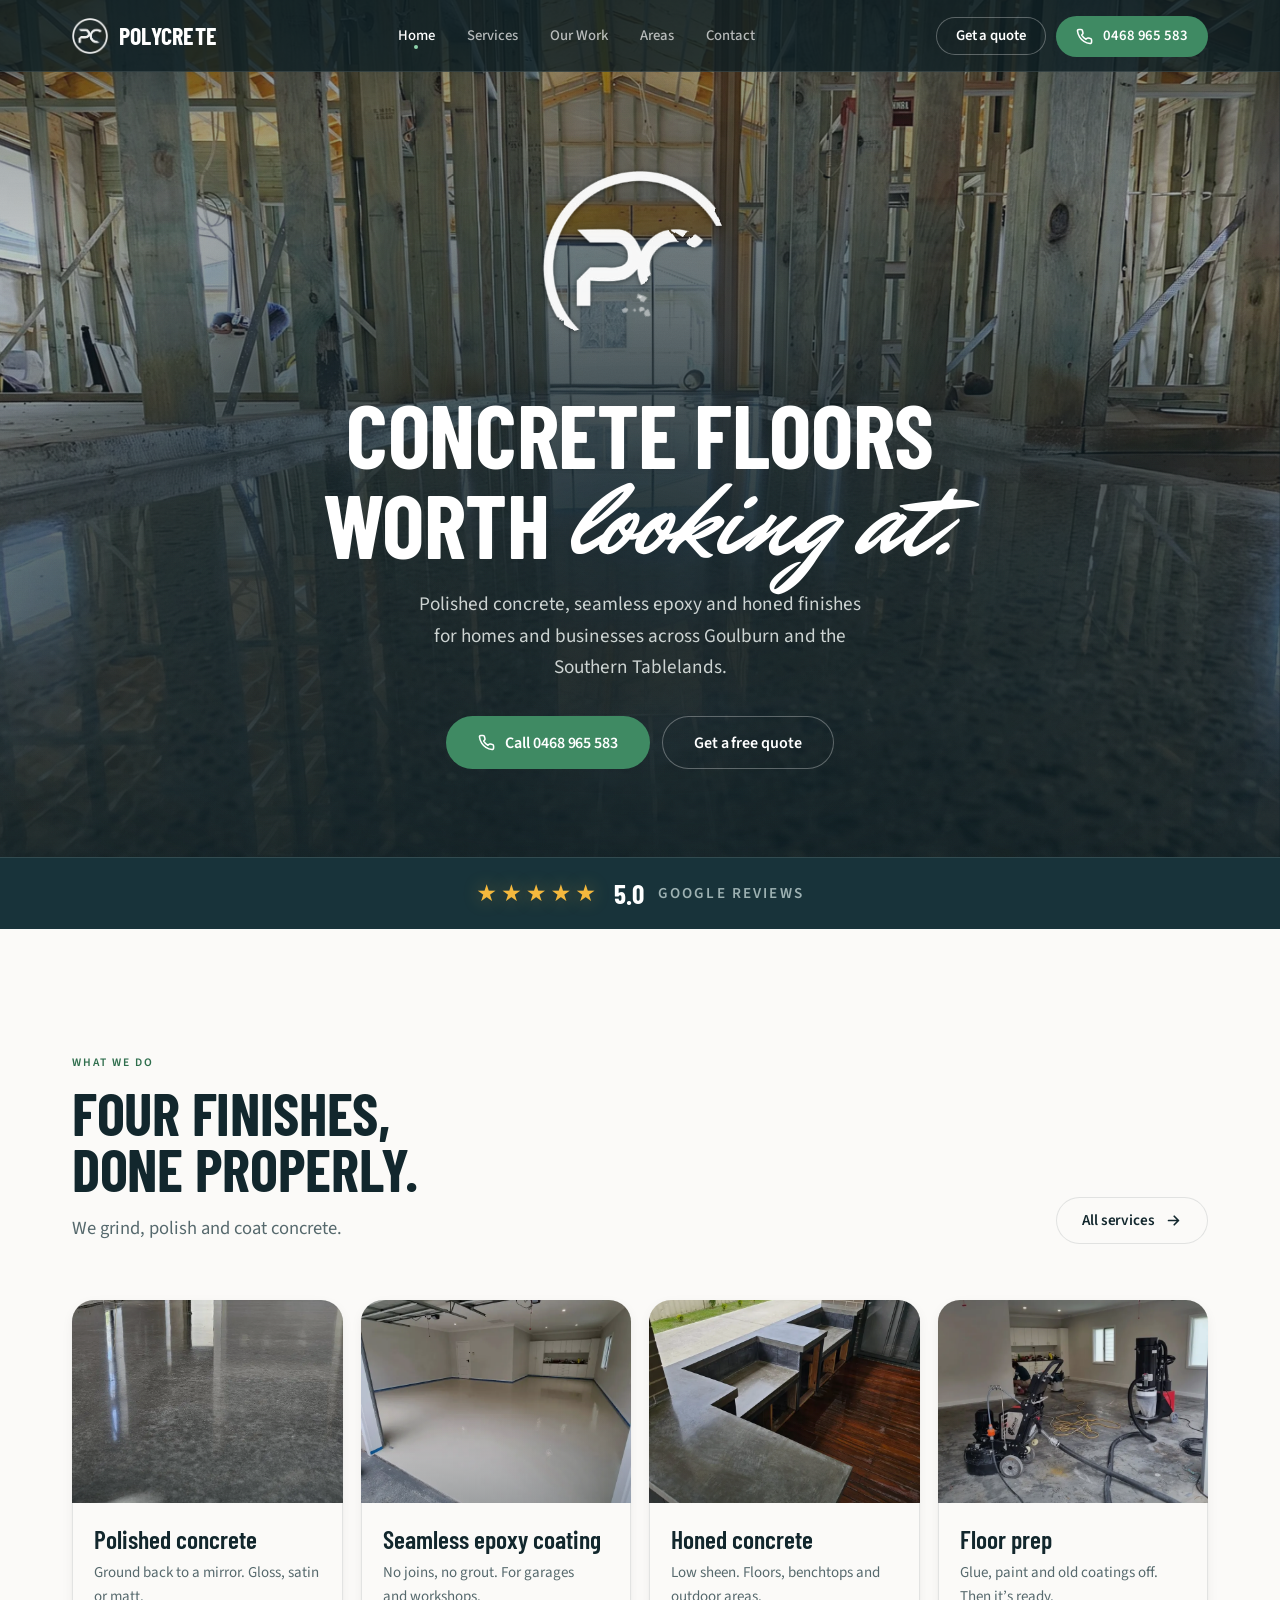
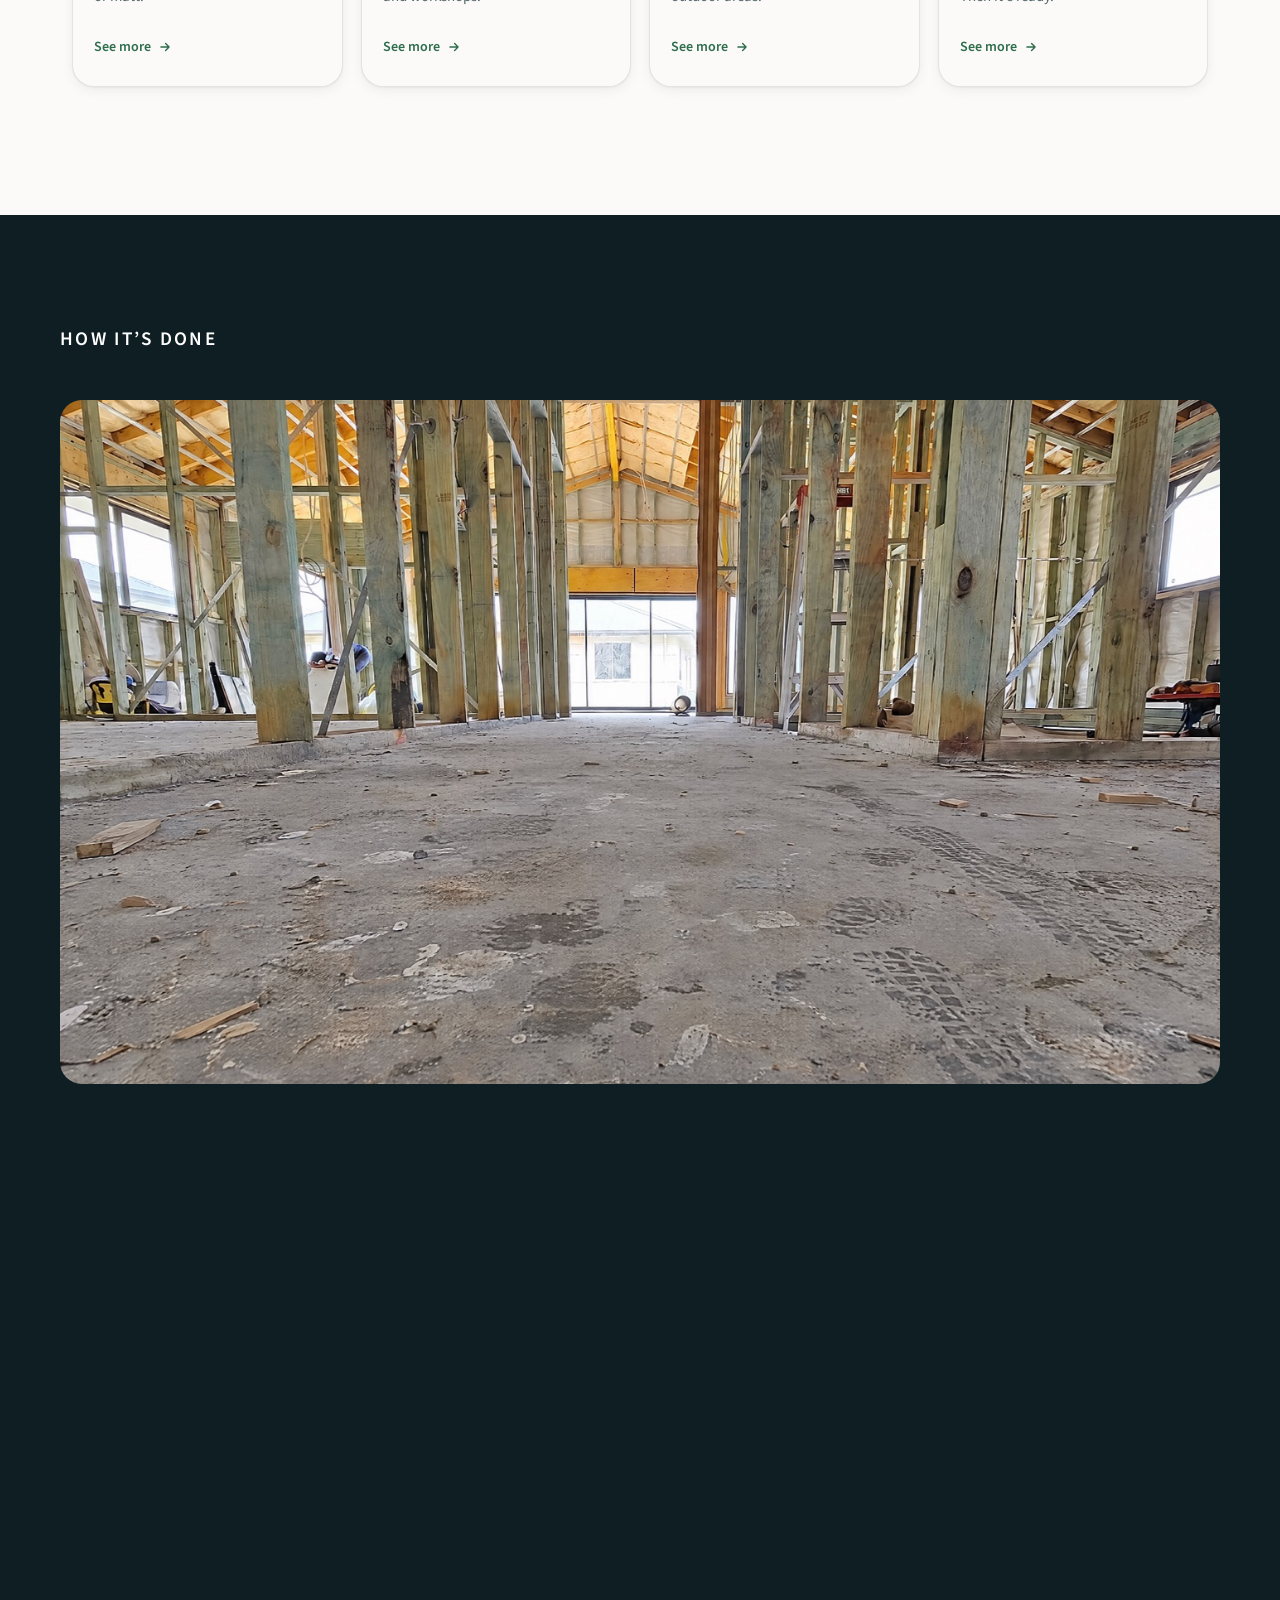
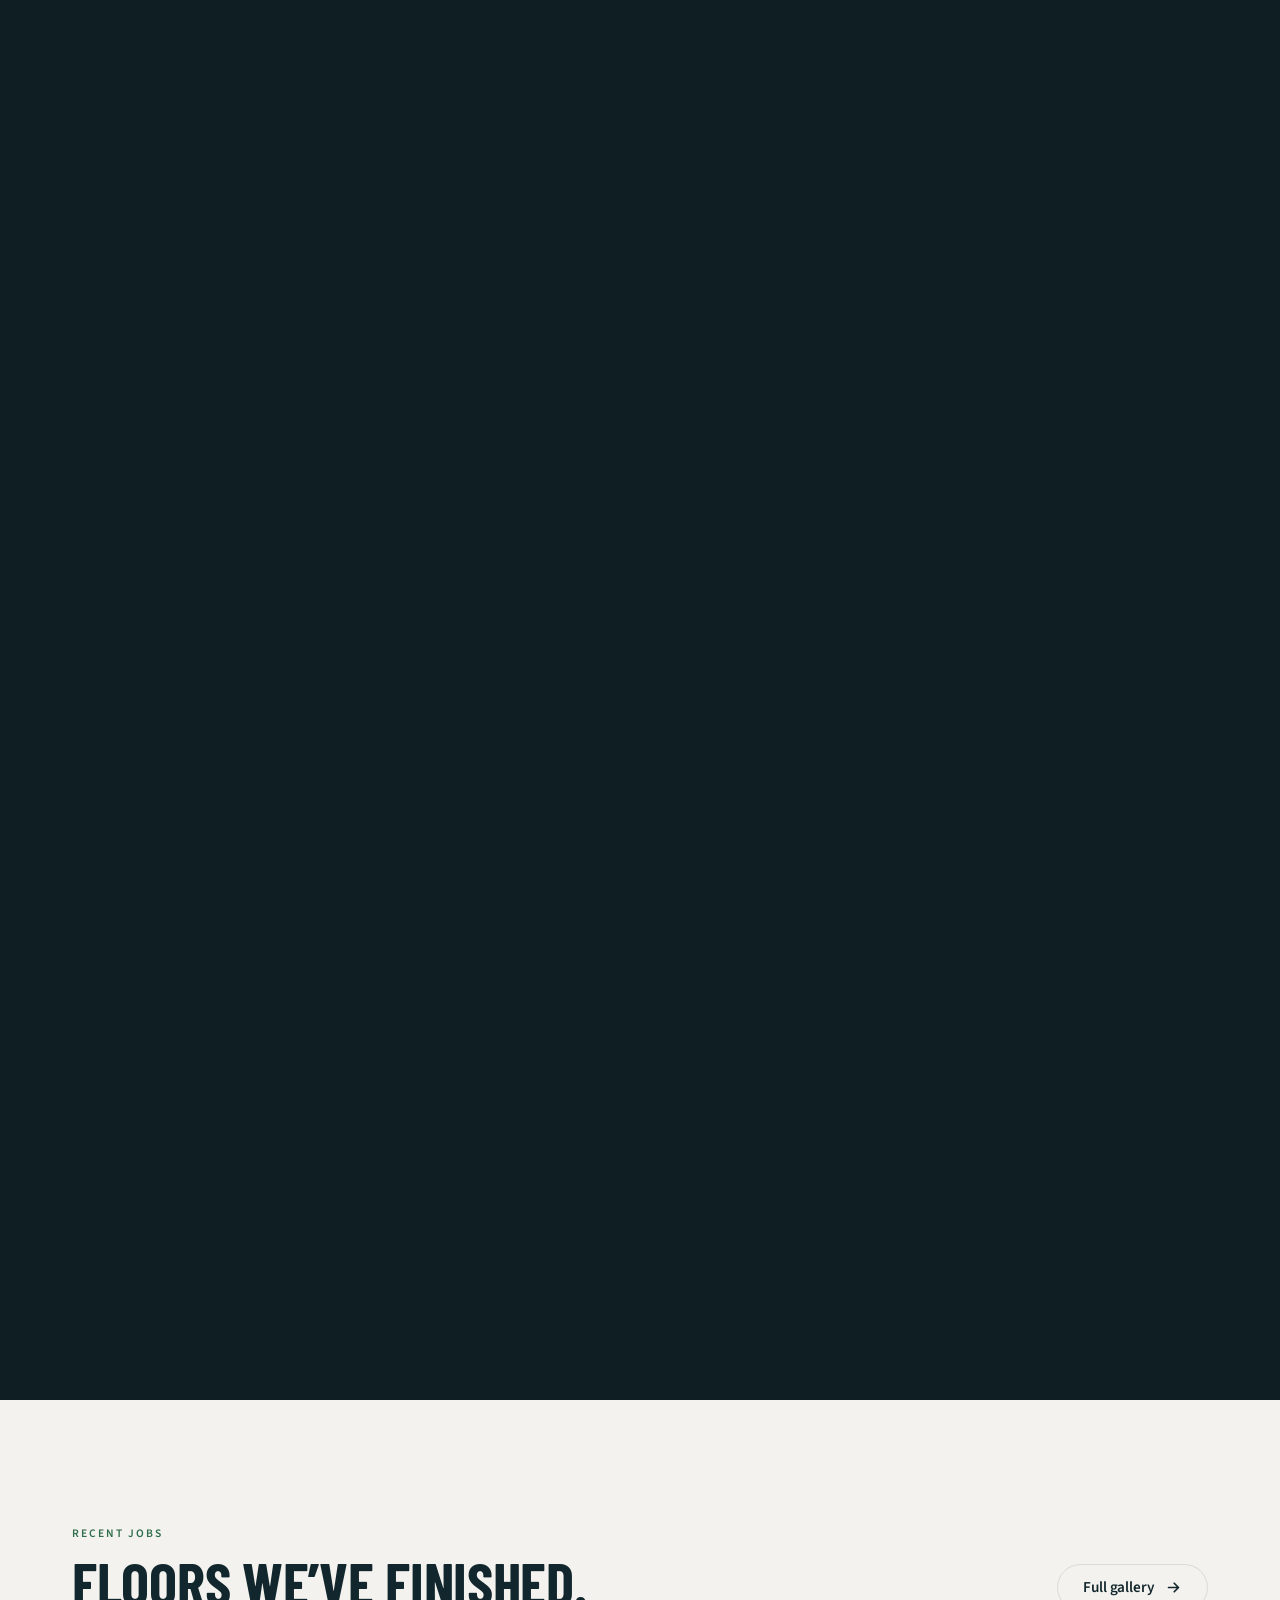
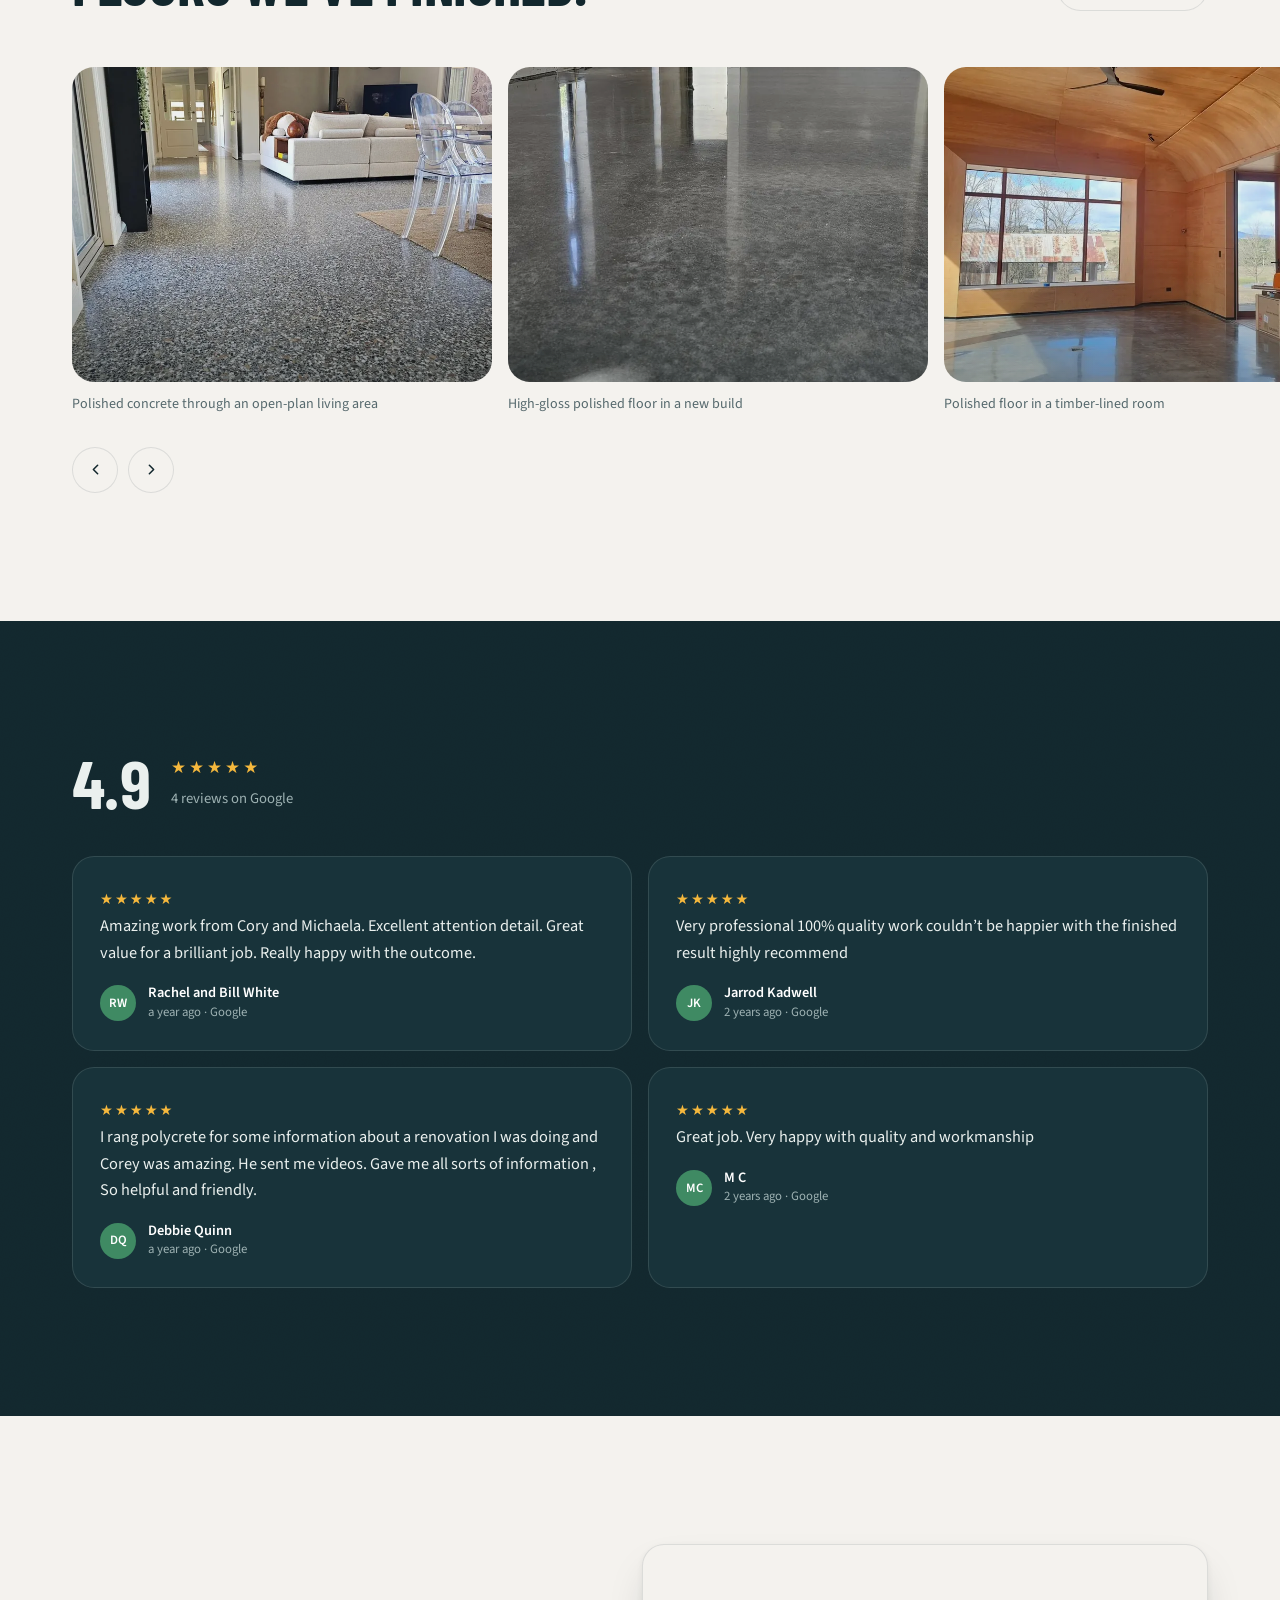
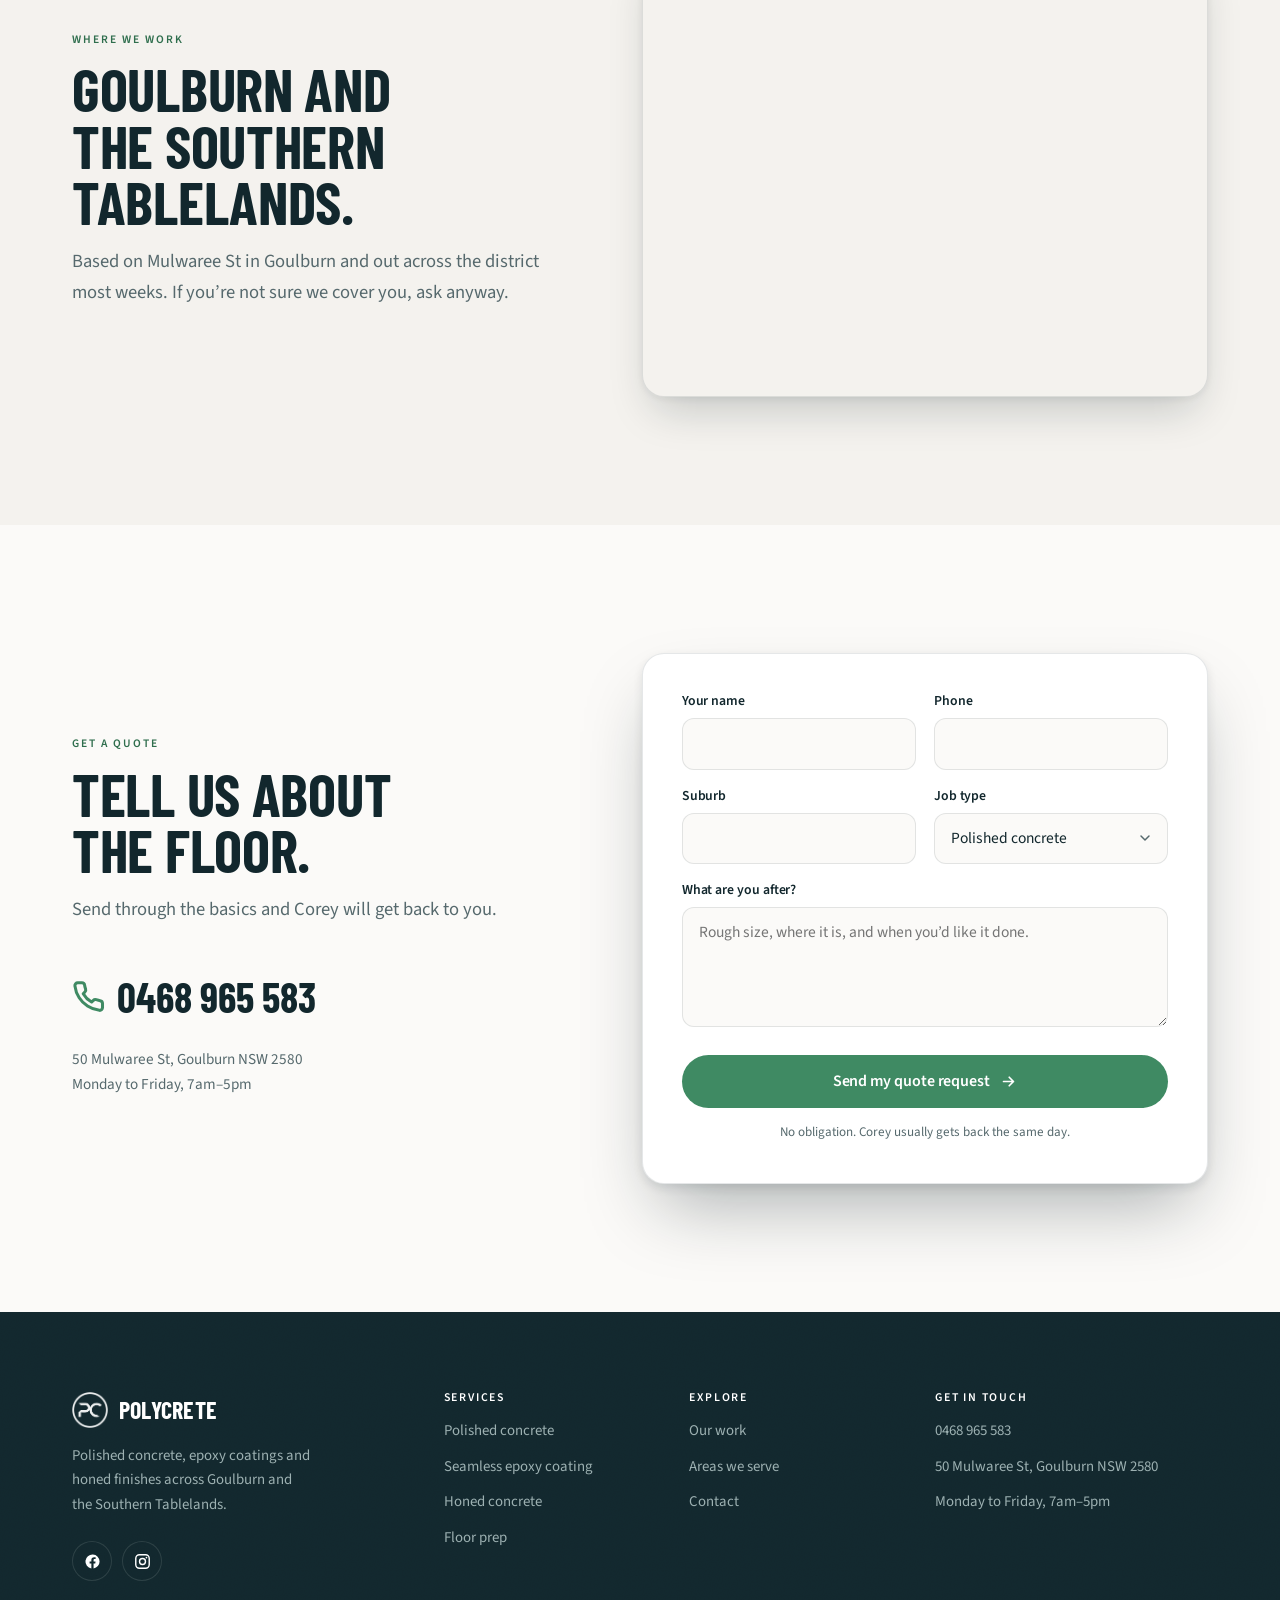
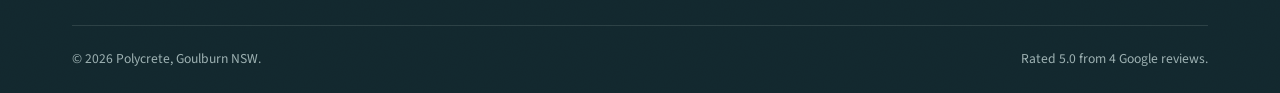
==== commit 1ebf5f75: "Pass stage: single state-machine lock, one clean step per scroll, bar then photo then text, no bounc" ====
--- a/index.html
+++ b/index.html
@@ -14,7 +14,7 @@
 <link rel="preload" href="assets/fonts/barlow-condensed-latin-700-normal.woff2" as="font" type="font/woff2" crossorigin>
 <link rel="preload" href="assets/fonts/source-sans-3-latin-400-normal.woff2" as="font" type="font/woff2" crossorigin>
 <link rel="preload" href="assets/fonts/mr-dafoe-latin-400-normal.woff2" as="font" type="font/woff2" crossorigin>
-<link rel="stylesheet" href="assets/css/site.css?v=pass-lock-v17">
+<link rel="stylesheet" href="assets/css/site.css?v=pass-lock-v18">
 <script>document.documentElement.className='js'</script>
 <script>addEventListener('pagereveal',function(e){var t=e.viewTransition;if(!t)return;var d=document.documentElement;d.classList.add('vt-wait');window.__vtDone=t.finished.then(function(){},function(){}).then(function(){d.classList.remove('vt-wait')})})</script>
 <script type="application/ld+json">
@@ -307,6 +307,6 @@
   <a class="btn btn-primary" href="tel:+61468965583"><svg viewBox="0 0 24 24" fill="none" stroke="currentColor" stroke-width="2.2" stroke-linecap="round" stroke-linejoin="round" aria-hidden="true"><path d="M22 16.9v3a2 2 0 0 1-2.2 2 19.8 19.8 0 0 1-8.6-3.1 19.5 19.5 0 0 1-6-6A19.8 19.8 0 0 1 2.1 4.2 2 2 0 0 1 4.1 2h3a2 2 0 0 1 2 1.7c.1 1 .4 1.9.7 2.8a2 2 0 0 1-.5 2.1L8.1 9.9a16 16 0 0 0 6 6l1.3-1.2a2 2 0 0 1 2.1-.5c.9.3 1.8.6 2.8.7a2 2 0 0 1 1.7 2z"/></svg> Call now</a>
   <a class="btn btn-ghost" href="contact.html#quote" data-quote>Get a quote</a>
 </div>
-<script src="assets/js/site.js?v=pass-lock-v17"></script>
+<script src="assets/js/site.js?v=pass-lock-v18"></script>
 </body>
 </html>
--- a/assets/css/site.css
+++ b/assets/css/site.css
@@ -405,16 +405,16 @@
 .pass-panel::after{content:'';position:absolute;inset:0;z-index:2;pointer-events:none;
   background:linear-gradient(to top,rgba(14,30,35,.7),transparent 45%)}
 .pass-image{position:absolute;inset:0;z-index:0;display:block;width:100%;height:100%;object-fit:cover;
-  object-position:center 58%;opacity:0;transition:opacity 0s linear .45s}
-/* the incoming photo fades in over the outgoing one, which holds until it is covered,
-   so nothing moves or dips: it just looks like the floor changing */
-.pass-image.on{z-index:1;opacity:1;transition:opacity .45s ease-out}
+  object-position:center 58%;opacity:0}
+/* the incoming photo fades in over the outgoing one (layered by script), which is removed once covered:
+   nothing moves or dips, it just looks like the floor changing */
+.pass-image.on{opacity:1;transition:opacity .45s ease-out}
 .pass-meter{position:absolute;z-index:3;left:20px;right:20px;bottom:18px;display:flex;gap:8px}
 .pass-meter-segment{display:block;flex:1;height:4px;border-radius:4px;background:rgba(255,255,255,.22);overflow:hidden}
 .pass-meter i{display:block;width:100%;height:100%;border-radius:inherit;background:var(--accent-soft);
   transform:scaleX(0);transform-origin:left center;transition:transform .26s ease-in}
 .pass-meter i.on{transform:scaleX(1);transition:transform .52s cubic-bezier(.45,.05,.25,1)}
-.pass-meter[style*="--snap"] i{transition:none}
+.pass-grid.snap .pass-image,.pass-grid.snap .pass-step,.pass-grid.snap .pass-meter i{transition:none!important}
 
 /* Desktop: one pinned stage. The photo sits centred on the page, the step text sits on
    the photo, and the section is tall enough to give each step one screen of scroll. */
@@ -436,7 +436,7 @@
     padding:0 clamp(28px,3.5vw,56px);opacity:0;
     transition:opacity .2s ease}
   .pass-step:first-child{padding-top:0}
-  .pass-step.on{opacity:1;transition:opacity .3s ease .2s}
+  .pass-step.on{opacity:1;transition:opacity .3s ease}
   .pass-number{font-size:clamp(2.8rem,4.4vw,4.4rem)}
   .pass-step .pass-detail{color:rgba(234,240,238,.9);max-width:40ch}
   /* a touch larger than the frame so the photo's edges (and anything stamped on them) stay out of view;
